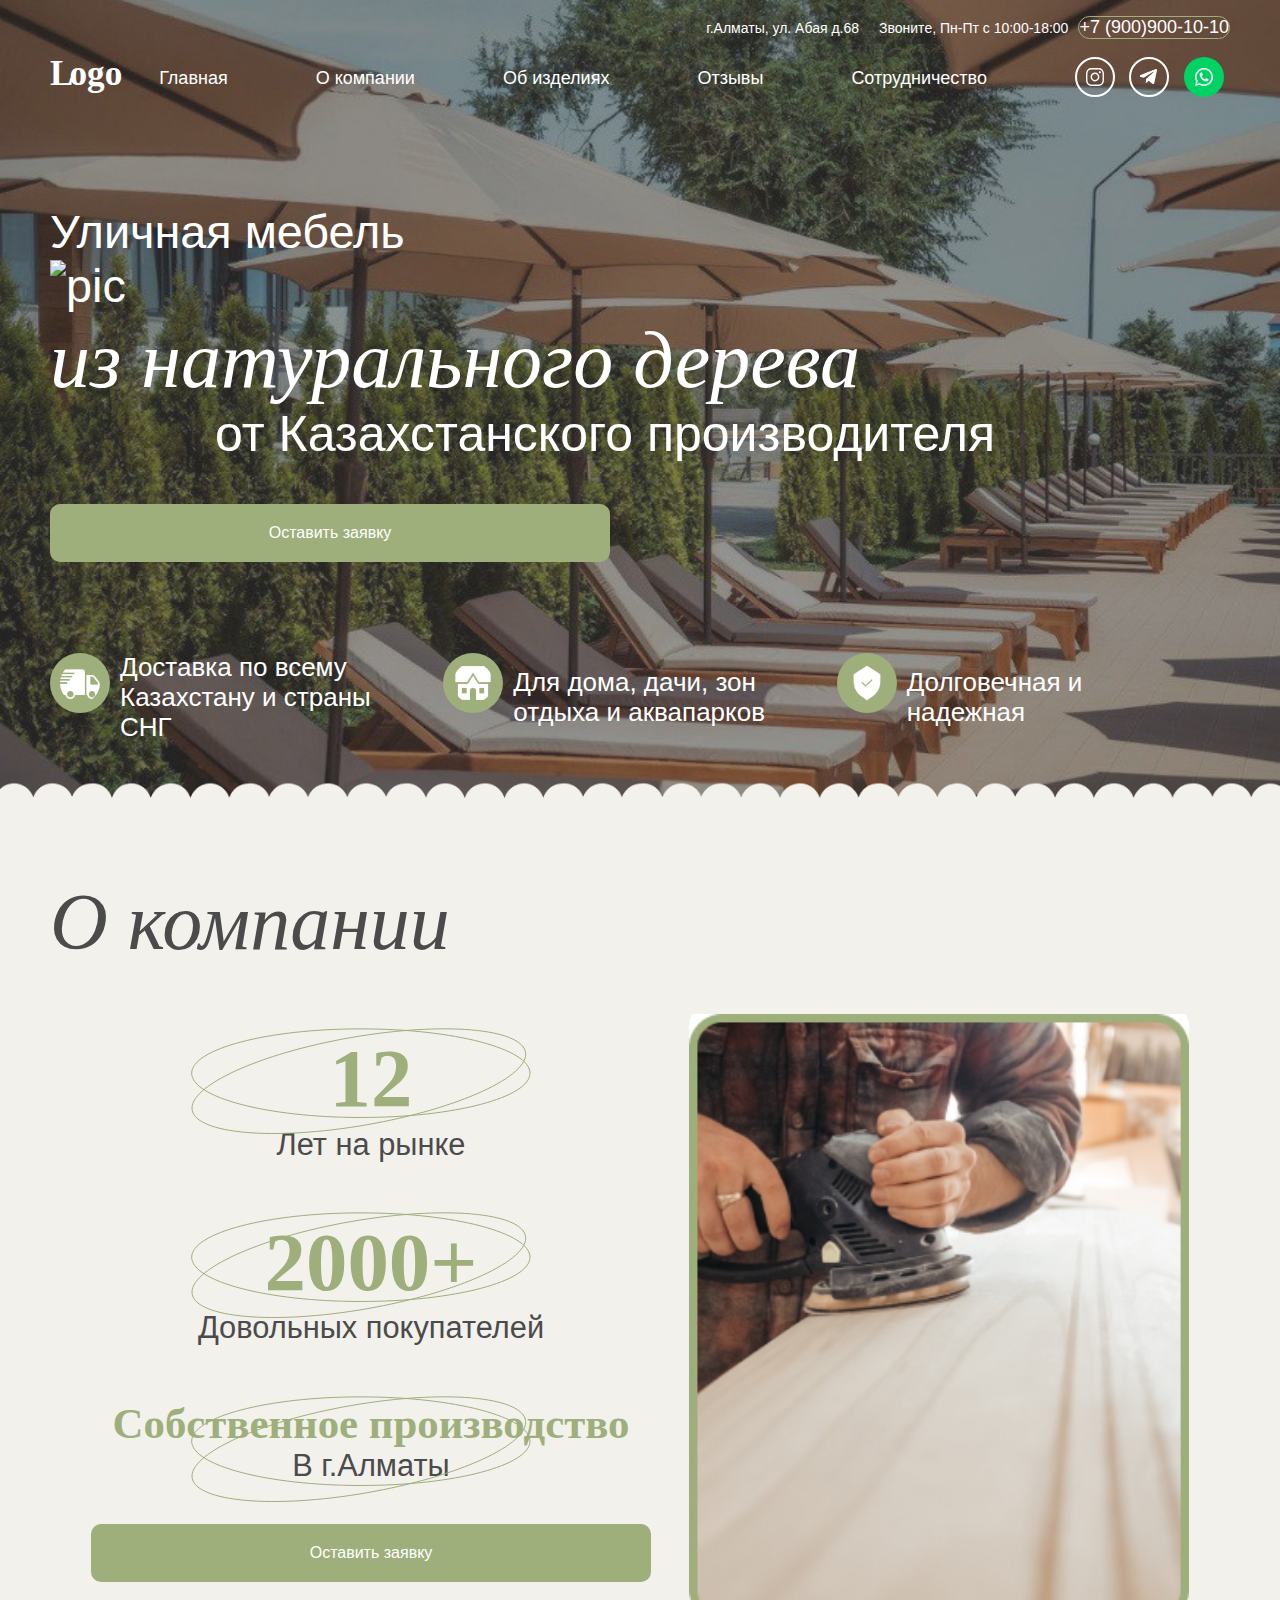
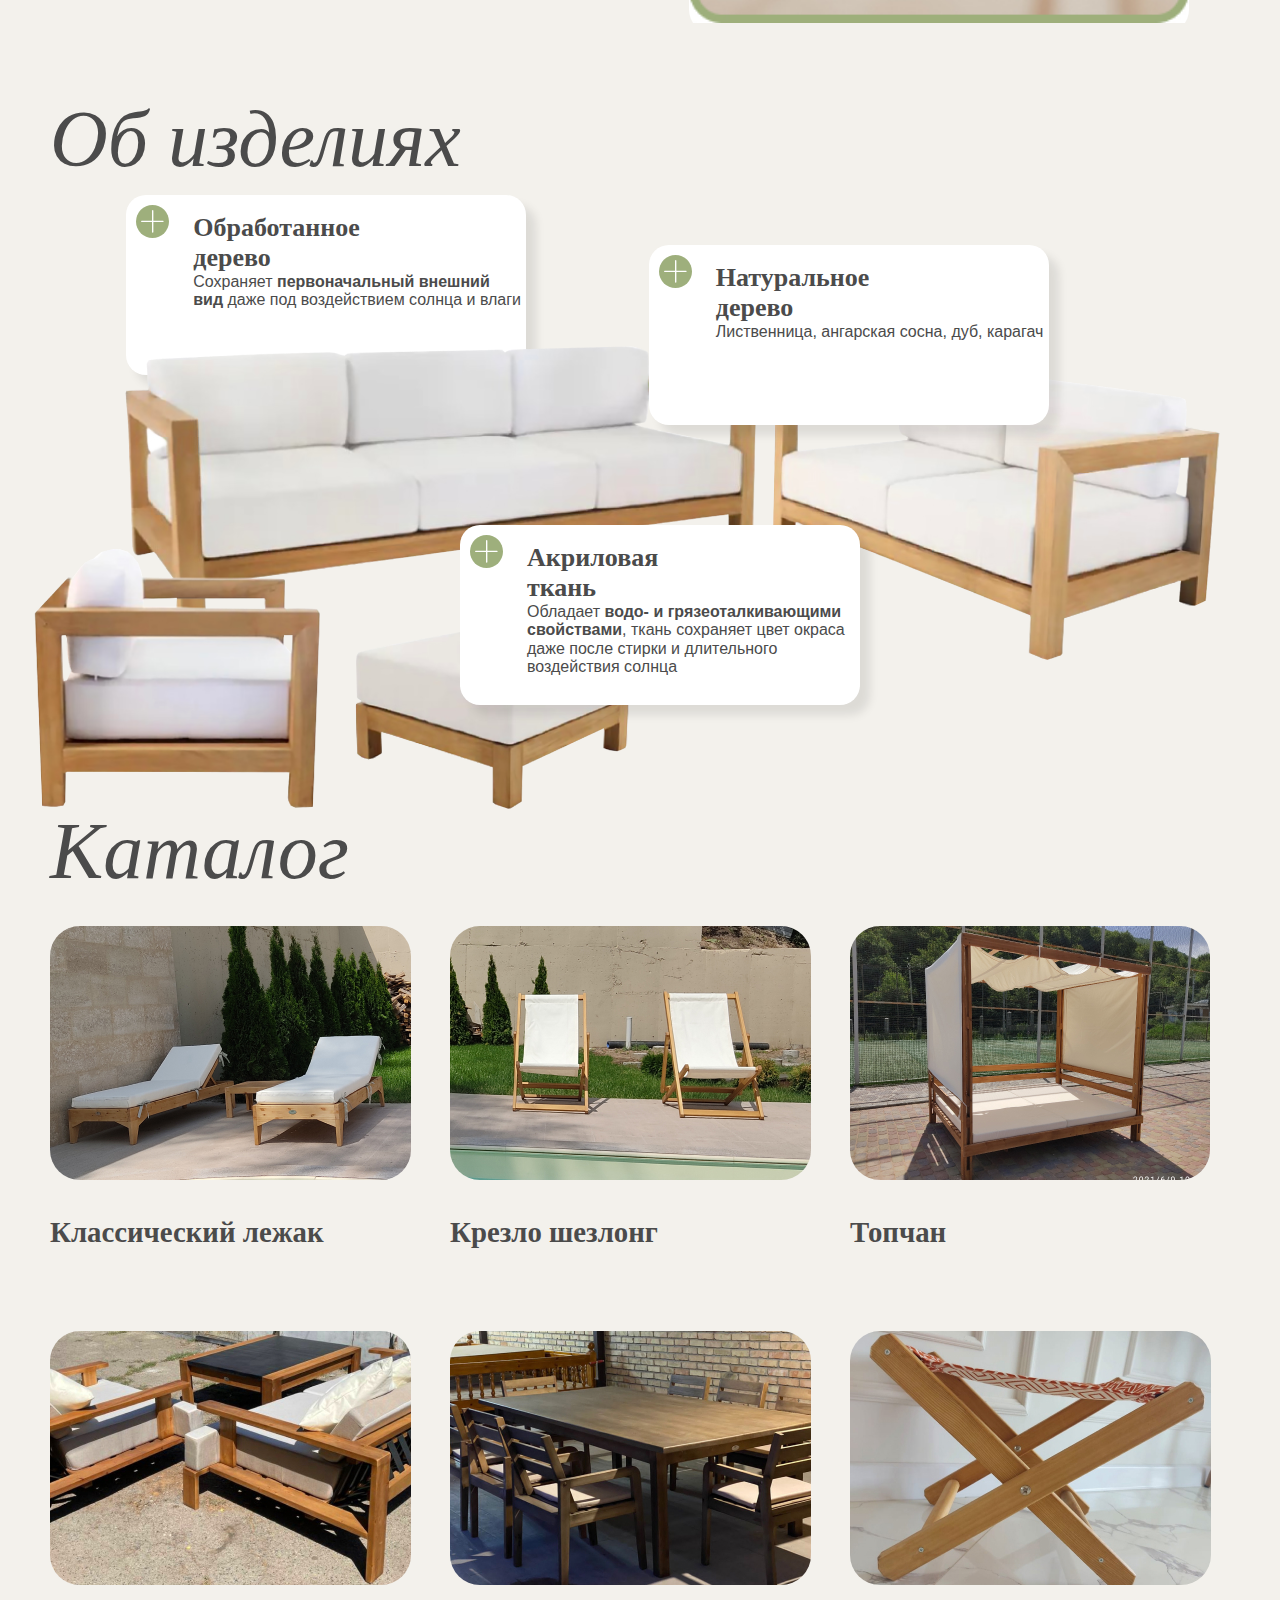
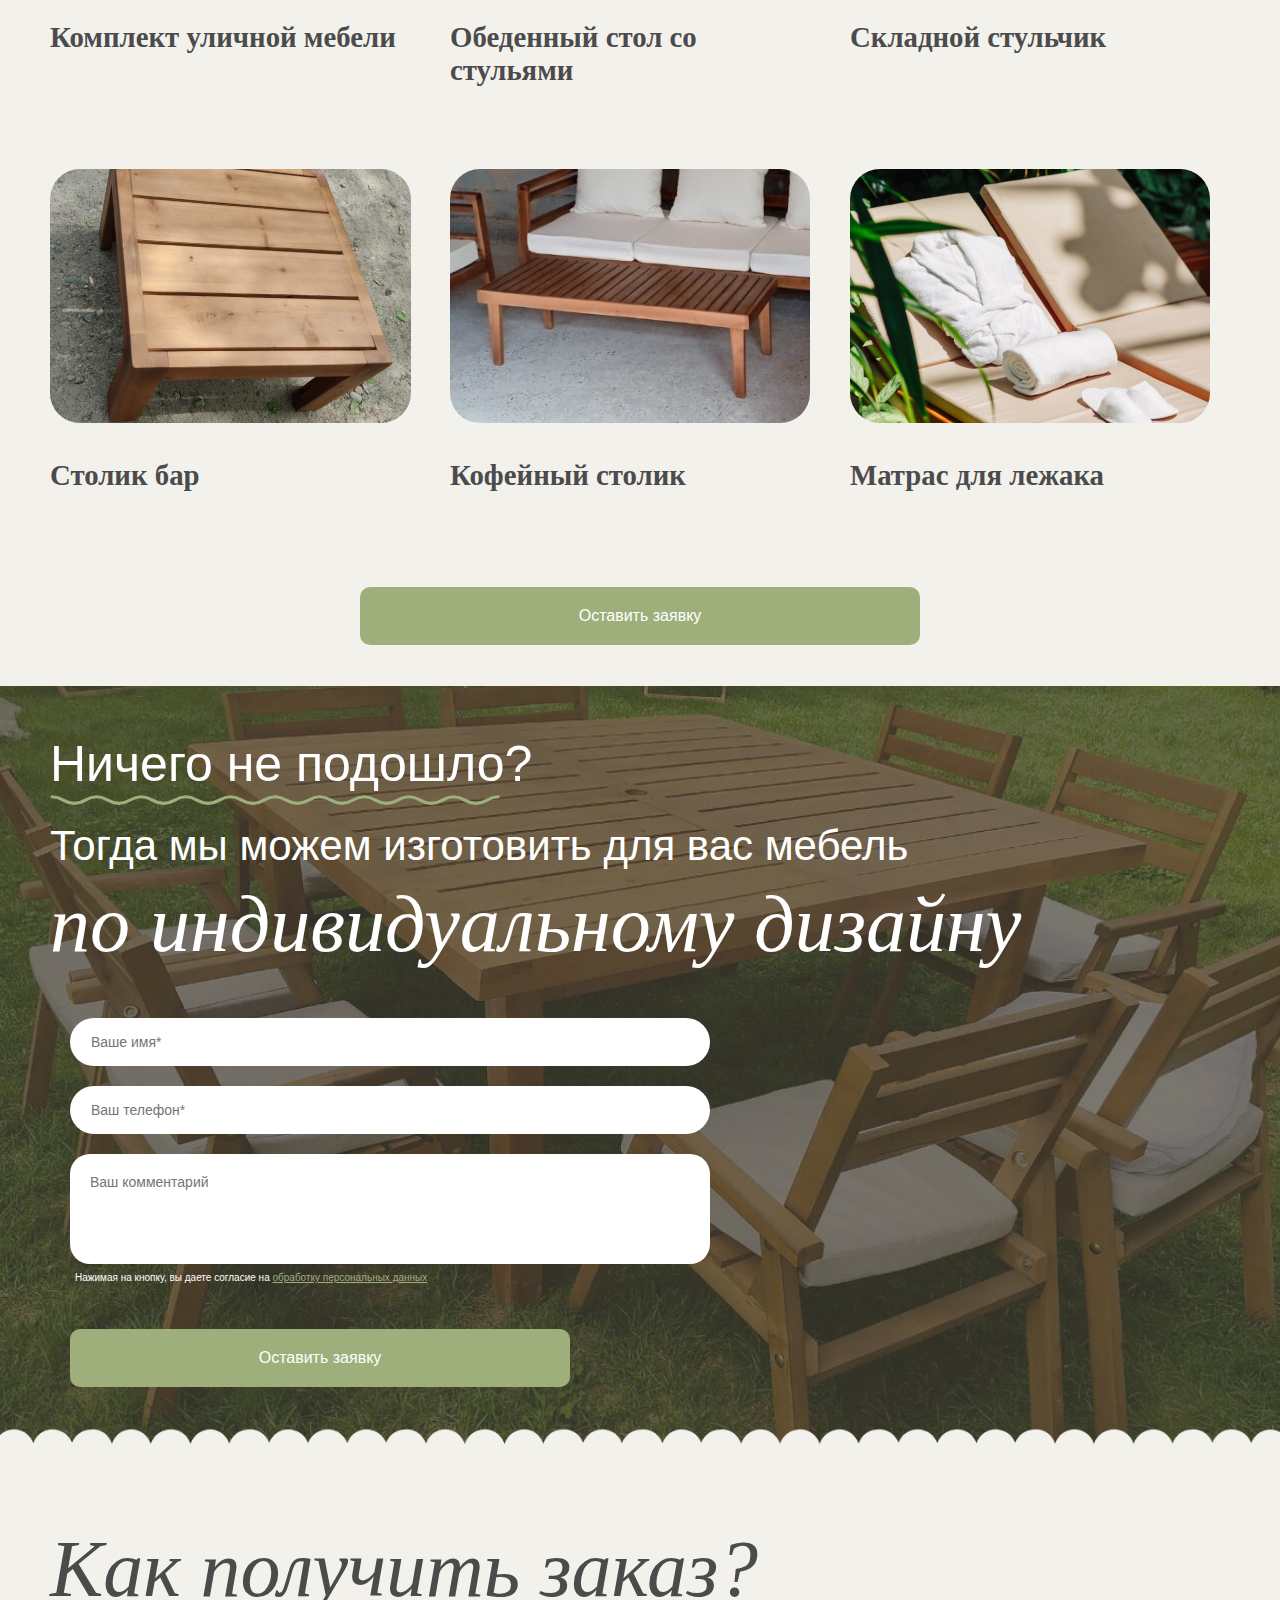
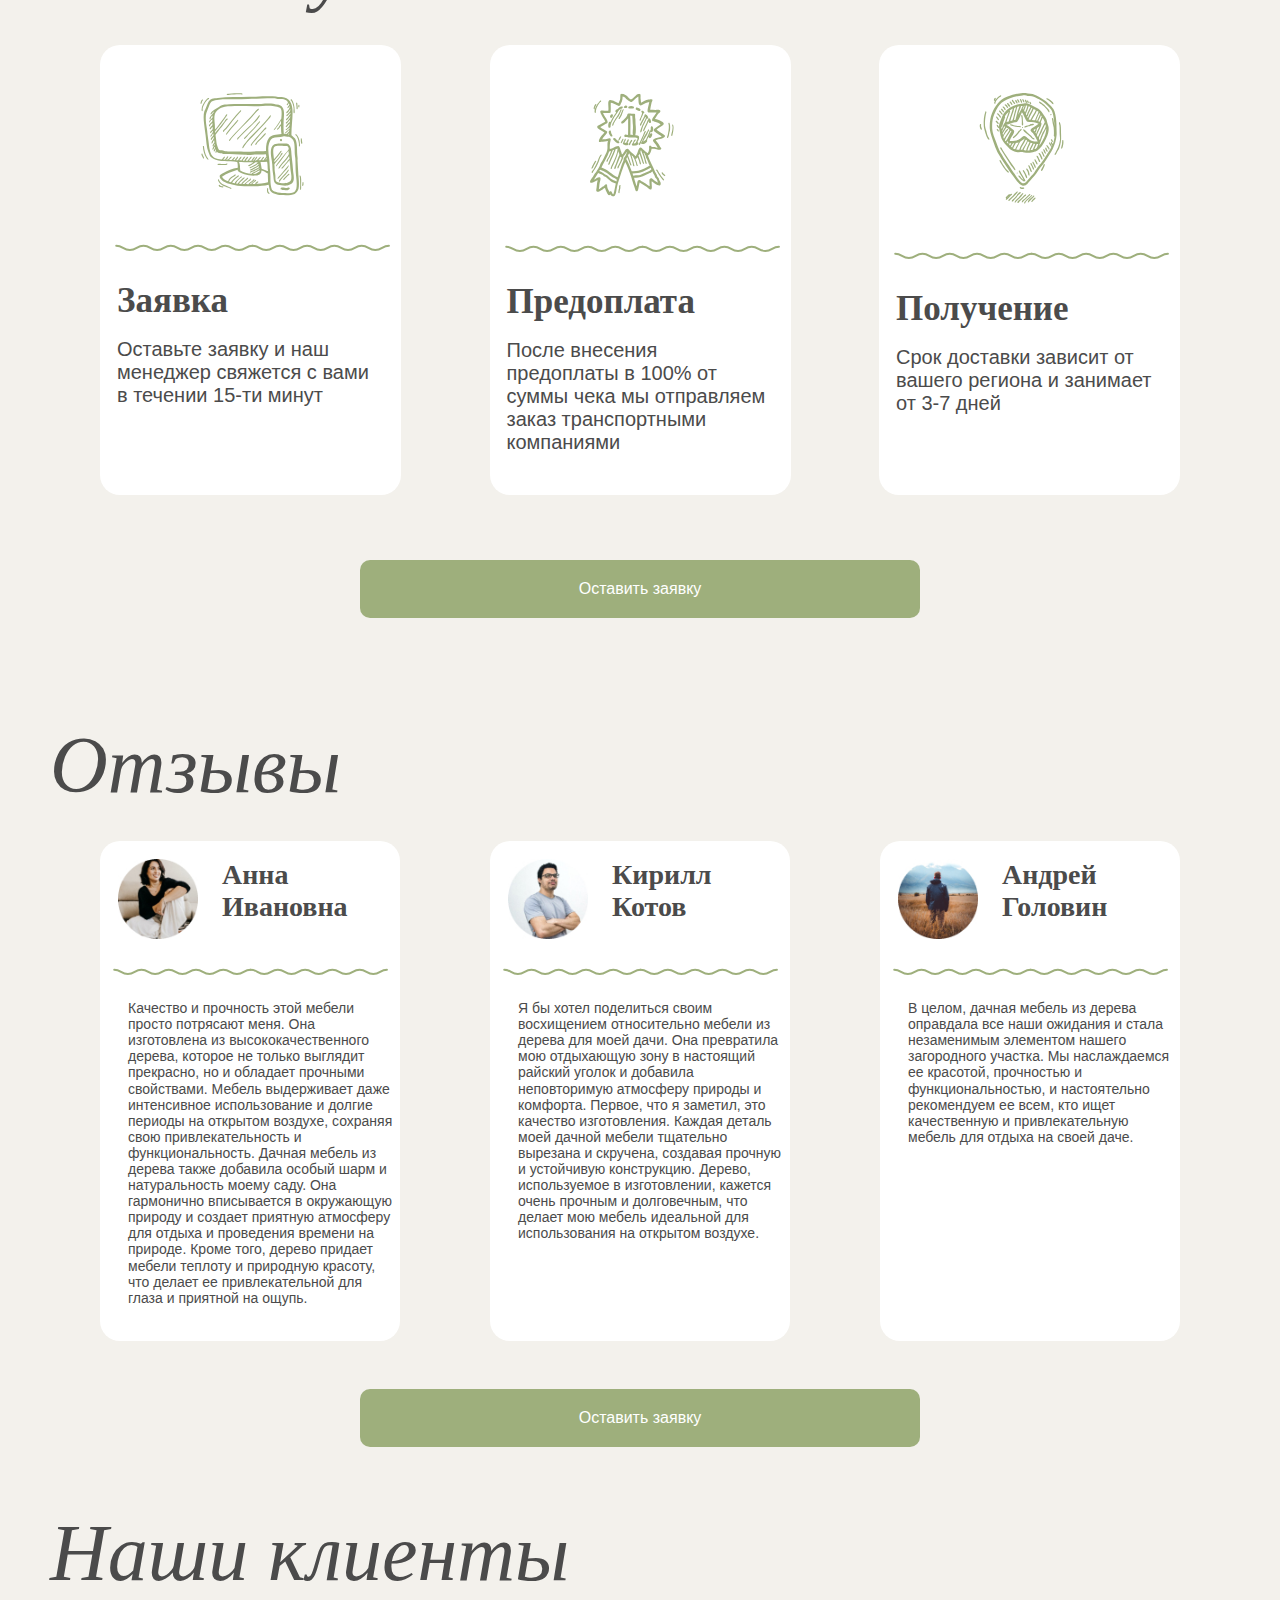
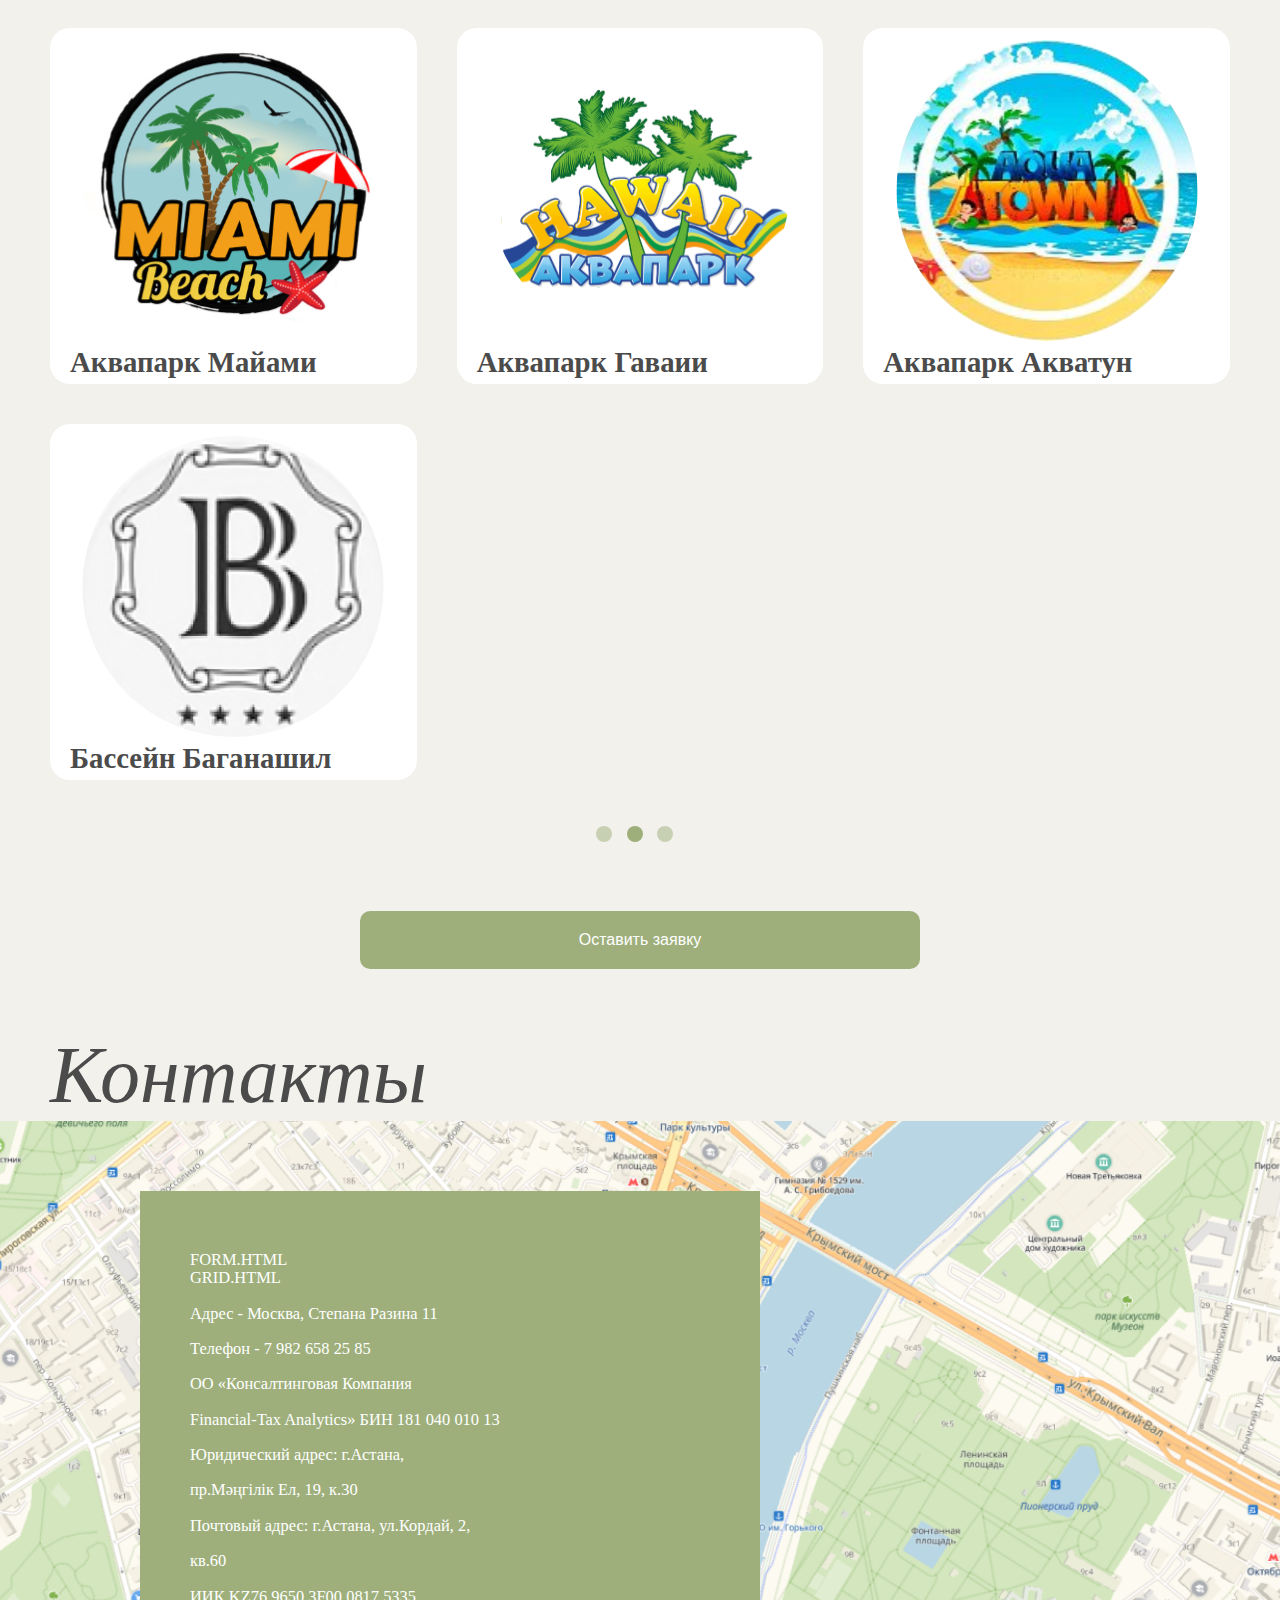
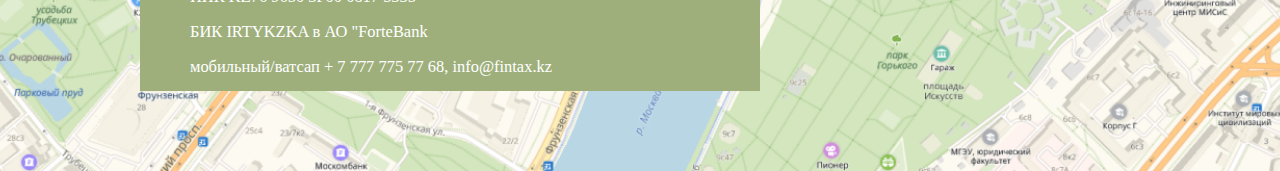
==== index.html @ d3f5918a "commit" ====
<!DOCTYPE html>
<html lang="ru">

<head>
    <meta charset="UTF-8">
    <meta http-equiv="X-UA-Compatible" content="IE=edge">
    <meta name="viewport" content="width=device-width, initial-scale=1.0">
    <link rel="stylesheet" href="CSS/normalize.css">
    <link rel="stylesheet" href="CSS/style.css">
    <link rel="img" href="img/">
    <title>KazakhMebel</title>
</head>

<body>
    <header class="block wrapper">
        <div class="head_up">
            <p class="head_txt-adr">г.Алматы, ул. Абая д.68</p>
            <p class="head_txt-up">Звоните, Пн-Пт с 10:00-18:00</p>
            <a class="head_txt-ph" href="">+7 (900)900-10-10</a>
        </div>
        <div class="flex">
            <a class="head_logo" href=" ">
                <picture>
                    <source srcset="./img/Logo_big.svg" media="(min-width:1400px)">
                    <img src="./img/logo.svg" alt=" ">
                </picture>
            </a>
            <nav class="head_menu">
                <button class="head_txt">Главная</button>
                <button class="head_txt">О компании</button>
                <button class="head_txt">Об изделиях</button>
                <button class="head_txt">Отзывы</button>
                <button class="head_txt">Сотрудничество</button>
                <div class="head_social">
                    <button class="head_btn-vs"><img src="./img/instagram.svg" alt="инста"></button>
                    <button class="head_btn-vs"><img src="./img/telegram.svg" alt="телега"></button>
                    <button class="head_btn-vs"><img src="./img/whatsapp.svg" alt="ватсап"></button>
                </div>
            </nav>
            <button class="head_btn"><img class="head_menu-btn" src="../img/menu.svg" alt="menu"></button>
        </div>
    </header>
    <main>
        <section class="whitetextsection">
            <div class="wrapper">
                <div class="intro_section-cor">
                    <h1 class="intro_ttl1 container">Уличная мебель <img class="ttl1_img" src="./img/Wave.svg"
                            alt="pic">
                        <span class="intro_ttl2"> из натурального дерева</span><span class="intro_ttl3">от
                            Казахстанского производителя</span>
                    </h1>
                    <a href="#yak" class="btn btn_txt">Оставить заявку</a>
                </div>
                <ul class="intr_ul wrapper intr_ul-cont">
                    <li class="intr_li">
                        <img src="./img/delivery.svg" alt="" class="li_img-dos">
                        <p class="li_txt">Доставка по всему Казахстану и страны СНГ</p>
                    </li>
                    <li class="intr_li">
                        <img src="./img/house.svg" alt="" class="li_img-cot">
                        <p class="li_txt">Для дома, дачи, зон отдыха и аквапарков</p>
                    </li>
                    <li class="intr_li">
                        <img src="./img/shield.svg" alt="" class="li_img-shi">
                        <p class="li_txt">Долговечная и надежная</p>
                    </li>
                </ul>
            </div>
            <div class="intr_bas">
                <img src="./img/Group26.png" alt="" class="intr_base-img">
            </div>
        </section>
        <section class="wrapper">
            <div>
                <h2 class="ttl">О компании</h2>
                <div class="info_sec">
                    <img class="info_img" src="img/shlif.jpg" alt=" ">
                    <ul class="info_ul">
                        <li class="info_cont">
                            <img src="img/Ellipse_about-2.svg" alt="" class="info_elip">
                            <img src="img/Ellipse_about-1.svg" alt="" class="info_elip">
                            <p class="info_txt-gr">12</p>
                            <p class="info_txt-bl">Лет на рынке</p>
                        </li>
                        <li class="info_cont">
                            <img src="img/Ellipse_about-2.svg" alt="" class="info_elip">
                            <img src="img/Ellipse_about-1.svg" alt="" class="info_elip">
                            <p class="info_txt-gr">2000+</p>
                            <p class="info_txt-bl">Довольных покупателей</p>
                        </li>
                        <li class="info_cont">
                            <img src="img/Ellipse_about-2.svg" alt="" class="info_elip">
                            <img src="img/Ellipse_about-1.svg" alt="" class="info_elip">
                            <p class="info_txt-s">Собственное производство</p>
                            <p class="info_txt-bl">В г.Алматы</p>
                        </li>
                        <li>
                            <a href="#yak" class="btn btn_txt">Оставить заявку</a>
                        </li>
                    </ul>
                </div>
            </div>
        </section>
        <section>
            <div class="wrapper">
                <h2 class="ttl">Об изделияx</h2>
                <ul class="product_ul">
                    <li class="product_li product_obra">
                        <img src="img/Group12.svg" alt=" " class="product_img">
                        <div class="product_about">
                            <p class="product_ttl">Обработанное дерево</p>
                            <p class="product_p product_p-mrgn">Сохраняет <span class="product_p-f">первоначальный
                                    внешний
                                    вид</span> даже под воздействием солнца и влаги</p>
                        </div>
                        <img src="img/цс1.png" alt="" class="product_bench">
                    </li>
                    <li class="product_li product_li-index product_natur">
                        <img src="img/Group12.svg" alt=" " class="product_img">
                        <div class="product_about">
                            <p class="product_ttl">Натуральное дерево</p>
                            <p class="product_p product_p-mrgn">Лиственница, ангарская сосна, дуб, карагач</p>
                            <img src="img/цс2.png" alt="" class="product_bench2">
                        </div>
                    </li>
                    <li>
                        <img class="product_slameiki" src="/img/skameykiiii.png" alt="">
                    </li>
                    <li>
                        <a href="#yak" class="btn btn_txt product_btn btn_hide">Оставить заявку</a>
                    </li>
                    <li class="product_li product_li-index product_akril">
                        <img src="img/Group12.svg" alt=" " class="product_img">
                        <div class="product_about">
                            <p class="product_ttl ">Акриловая ткань</p>
                            <p class="product_p">Обладает <span class="product_p-f">водо- и грязеоталкивающими
                                    свойствами</span>, ткань сохраняет цвет окраса даже после стирки и длительного
                                воздействия
                                солнца</p>
                        </div>
                    </li>
                </ul>
            </div>
        </section>
        <section>
            <div class="wrapper">
                <h2 class="ttl">Каталог</h2>
                <ul class="cat_grd cat_p">
                    <li class="cat_li cat_grd-b">
                        <picture>
                            <source srcset="/img/cat/lezhak.jpg" media="(min-width:800px)">
                            <img class="cat_img" src="/img/cat/clas_lezk.jpg" alt=" ">
                        </picture>
                        <p class="cat_p">Классический лежак</p>
                    </li>
                    <li class="cat_li cat_grd-b">
                        <picture>   
                            <source srcset="/img/cat/shezlong.jpg" media="(min-width:800px)">
                            <img class="cat_img" src="./img/cat/kreslo_shez.jpg" alt=" ">
                        </picture>
                        <p class="cat_p">Крезло шезлонг</p>
                    </li>
                    <li class="cat_li">
                        <picture>
                            <source srcset="/img/cat/topchanbig.jpg" media="(min-width:800px)">
                            <img class="cat_img" src="/img/cat/topchan.jpg" alt=" ">
                        </picture>
                        <p>Топчан</p>
                    </li>
                    <li class="cat_li">
                        <picture>
                            <source srcset="/img/cat/komplectbig.jpg" media="(min-width:800px)">
                            <img class="cat_img" src="/img/cat/complect.jpg" alt=" ">
                        </picture>
                        <p>Комплект уличной мебели</p>
                    </li>
                    <li class="cat_li img_hide">
                        <img class="cat_img" srcset="/img/cat/scam.jpg" alt=" ">
                        <p>Скамейка со спинкой</p>
                    </li>
                    <li class="cat_li">
                        <picture>
                            <source srcset="/img/cat/stolobed.jpg" media="(min-width:800px)">
                            <img class="cat_img" src="/img/cat/stoll.jpg" alt=" ">
                        </picture>
                        <p>Обеденный стол со стульями</p>
                    </li>
                    <li class="cat_li">
                        <picture>
                            <source srcset="/img/cat/stulchik.jpg" media="(min-width:800px)">
                            <img class="cat_img" src="/img/cat/stul_sklad.jpg" alt=" ">
                        </picture>
                        <p>Складной стульчик</p>
                    </li>
                    <li class="cat_li">
                        <picture>
                            <source srcset="/img/cat/stolikbar.jpg" media="(min-width:800px)">
                            <img class="cat_img" src="/img/cat/stol_bar.jpg" alt=" ">
                        </picture>
                        <p>Столик бар</p>
                    </li>
                    <li class="cat_li">
                        <picture>
                            <source srcset="/img/cat/stolkoffe.jpg" media="(min-width:800px)">
                            <img class="cat_img" src="/img/cat/cofe_stol.jpg" alt=" ">
                        </picture>
                        <p>Кофейный столик</p>
                    </li>
                    <li class="cat_li">
                        <picture>
                            <source srcset="img/cat/matrz.jpg" media="(min-width:800px)">
                            <img class="cat_img" src="/img/cat/matras.jpg" alt=" ">
                        </picture>
                        <p>Матрас для лежака</p>
                    </li>
                </ul>
                <a href="#yak" class="btn_cat btn_txt">Оставить заявку</a>
            </div>
        </section>
        <section class="frm_bck">
            <div class="wrapper">
                <div id="yak">
                    <h2 class="fb_ttl1">Ничего не подошло?</h2>
                    <img class="fb_img" src="./img/wave.svg" alt=" ">
                    <p class="fb_ttl2">Тогда мы можем изготовить для вас мебель</p>
                    <p class="fb_ttl3">по индивидуальному дизайну</p>
                </div>
                <form class="frm">
                    <label for="form_name">
                        <input class="frm_name" type="text" id="form_name" placeholder="Ваше имя*" required>
                    </label>
                    <label for="form_tel">
                        <input class="frm_name" type="tel" id="form_tel" placeholder="Ваш телефон*" required>
                    </label>
                    <label for="form_comment">
                        <textarea class="frm_com textarea" id="form_comment" placeholder="Ваш комментарий"></textarea>
                    </label>
                    <p class="frm_p-wh">Нажимая на кнопку, вы даете согласие на <a href=" " class="frm_p-gr">обработку
                            персональных данных</a></p>
                    <button class="btn btn_txt btn_fb" type="submit">Оставить заявку</button>
                </form>
            </div>
            <div class="intr_bas">
                <img src="./img/Group26.png" alt="" class="intr_base-img">
            </div>
        </section>
        <section class="faq_sec">
            <div class="wrapper">
                <h2 class="ttl faq_ttl-align">Как получить заказ?</h2>
                <ul class="faq_container">
                    <li class="faq_li">
                        <img src="./img/zayavka.svg" alt=" " class="faq_img-align">
                        <div>
                            <img class="faq_wave" src="./img/wave.svg" alt=" ">
                        </div>
                        <div>
                            <p class="faq_ttl">Заявка</p>
                            <p class="faq_p">Оставьте заявку и наш менеджер свяжется с вами в течении 15-ти минут</p>
                        </div>
                    </li>
                    <li class="faq_li">
                        <img src="./img/predoplata.svg" alt=" " class="faq_img-align">
                        <div>
                            <img class="faq_wave" src="./img/wave.svg" alt=" ">
                        </div>
                        <div>
                            <p class="faq_ttl">Предоплата</p>
                            <p class="faq_p">После внесения предоплаты в 100% от суммы чека мы отправляем заказ
                                транспортными
                                компаниями</p>
                        </div>
                    </li>
                    <li class="faq_li">
                        <img src="./img/poluch.svg" alt=" " class="faq_img-align">
                        <div>
                            <img class="faq_wave" src="./img/wave.svg" alt=" ">
                        </div>
                        <div>
                            <p class="faq_ttl">Получение</p>
                            <p class="faq_p">Срок доставки зависит от вашего региона и занимает от 3-7 дней</p>
                        </div>
                    </li>
                </ul>
                <a href="#yak" class="faq_btn btn_txt btn_cat">Оставить заявку</a>
            </div>
        </section>
        <section>
            <div class="wrapper">
                <h2 class="ttl">Отзывы</h2>
                <ul class="rev_ul">
                    <li class="rev_li-flex">
                        <div class="rev_cont">
                            <img src="./img/otz_1.jpg" alt=" " class="rev_img">
                            <p class="rev_ttl">Анна Ивановна</p>
                        </div>
                        <img src="./img/wave.svg" alt=" ">
                        <p class="rev_p">
                            Качество и прочность этой мебели
                            просто потрясают меня. Она
                            изготовлена из высококачественного
                            дерева, которое не только выглядит
                            прекрасно, но и обладает прочными
                            свойствами. Мебель выдерживает даже интенсивное использование и
                            долгие периоды на открытом воздухе,
                            сохраняя свою привлекательность
                            и функциональность.
                            Дачная мебель из дерева также
                            добавила особый шарм и
                            натуральность моему саду. Она
                            гармонично вписывается в
                            окружающую природу и создает
                            приятную атмосферу для отдыха и
                            проведения времени на природе.
                            Кроме того, дерево придает мебели
                            теплоту и природную красоту, что
                            делает ее привлекательной для глаза
                            и приятной на ощупь.
                        </p>
                    </li>
                    <li class="rev_li-flex">
                        <div class="rev_cont">
                            <img src="./img/otz_2.jpg" alt=" " class="rev_img">
                            <p class="rev_ttl">Кирилл Котов</p>
                        </div>
                        <img src="./img/wave.svg" alt=" ">
                        <p class="rev_p">
                            Я бы хотел поделиться своим
                            восхищением относительно мебели
                            из дерева для моей дачи. Она
                            превратила мою отдыхающую зону в
                            настоящий райский уголок и
                            добавила неповторимую атмосферу
                            природы и комфорта.
                            Первое, что я заметил,
                            это качество изготовления. Каждая деталь моей
                            дачной мебели тщательно вырезана
                            и скручена, создавая прочную и
                            устойчивую конструкцию. Дерево,
                            используемое в изготовлении,
                            кажется очень прочным и
                            долговечным, что делает мою
                            мебель идеальной для
                            использования на открытом воздухе.
                        </p>
                    </li>
                    <li class="rev_li-flex">
                        <div class="rev_cont">
                            <img src="./img/otz_3.jpg" alt=" " class="rev_img">
                            <p class="rev_ttl">Андрей Головин</p>
                        </div>
                        <img src="./img/wave.svg" alt=" ">
                        <p class="rev_p">
                            В целом, дачная мебель из
                            дерева оправдала все наши
                            ожидания и стала незаменимым
                            элементом нашего загородного
                            участка. Мы наслаждаемся ее
                            красотой, прочностью и функциональностью,
                            и настоятельно рекомендуем ее
                            всем, кто ищет качественную и
                            привлекательную мебель для
                            отдыха на своей даче.
                    </li>
                </ul>
                <a href="#yak" class="btn btn_txt btn_cat">Оставить заявку</a>
            </div>
        </section>
        <section>
            <div class="wrapper">
                <h2 class="ttl">Наши клиенты</h2>
                <ul class="cat_p cat_grd cli_grd">
                    <li class="cli_crd">
                        <img class="cli_crd-img" src="/img/logo_1.svg" alt=" ">
                        <p class="cli_crd-p">Аквапарк Майами</p>
                    </li>
                    <li class="cli_crd">
                        <img class="cli_crd-img" src="/img/logo_2.svg" alt=" ">
                        <p class="cli_crd-p">Аквапарк Гаваии</p>
                    </li>
                    <li class="cli_crd">
                        <img class="cli_crd-img" src="/img/logo_3.svg" alt=" ">
                        <p class="cli_crd-p">Аквапарк Акватун</p>
                    </li>
                    <li class="cli_crd">
                        <img class="cli_crd-img" src="/img/logo_4.svg" alt=" ">
                        <p class="cli_crd-p">Бассейн Баганашил</p>
                    </li>
                    <li class="cli_crd img_hide">
                        <img class="cli_crd-img " src="/img/logo_5.svg" alt=" ">
                        <p>ТРЦ "Грандпарк</p>
                    </li>
                    <li class="cli_crd img_hide">
                        <img class="cli_crd-img" src="/img/logo_6.svg" alt=" ">
                        <p> ГК Шымбулак</p>
                    </li>
                </ul>
                <figure class="cli_fig">
                    <img class="cli_scroll" src="/img/scroll_1.svg" alt="">
                    <img class="cli_scroll" src="/img/scroll_2.svg" alt="">
                    <img class="cli_scroll" src="/img/scroll_3.svg" alt="">
                </figure>
                <a href="#yak" class="btn btn_txt btn_cat">Оставить заявку</a>
            </div>
        </section>
    </main>
    <footer>
        <h2 class="ttl wrapper">Контакты</h2>
        <div class="con_mapp"></div>
        <div class="con_map-big">
            <div class="con_bck">
                <ul class="contacts wrapper con_ul">
                    <li>
                        <a class="con_a" href="/form.html">FORM.HTML</a>
                    </li>
                    <li>
                        <a class="con_a" href="/grid.html">GRID.HTML</a>
                    </li>
                    <li>
                        <p>Адрес - Москва, Степана Разина 11</p>
                    </li>
                    <li>
                        <p>Телефон - <a class="con_a" href="">7 982 658 25 85</a></p>
                    </li>
                    <li>
                        <p>ОО «Консалтинговая Компания</p>
                    </li>
                    <li>
                        <p>Financial-Tax Analytics» БИН 181 040 010 13</p>
                    </li>
                    <li>
                        <p>Юридический адрес: г.Астана,</p>
                    </li>
                    <li>
                        <p>пр.Мәңгілік Ел, 19, к.30</p>
                    </li>
                    <li>
                        <p>Почтовый адрес: г.Астана, ул.Кордай, 2,</p>
                    </li>
                    <li>
                        <p>кв.60</p>
                    </li>
                    <li>
                        <p>ИИК KZ76 9650 3F00 0817 5335</p>
                    </li>
                    <li>
                        <p>БИК IRTYKZKA в АО "ForteBank</p>
                    </li>
                    <li>
                        <p class="con_p">мобильный/ватсап <a class="con_a" href=" ">+ 7 777 775 77 68</a>, <a
                                class="con_a" href="mailto:info@fintax.kz">info@fintax.kz</a></p>
                    </li>
                </ul>
            </div>
        </div>
    </footer>
</body>

</html>
---- CSS/style.css ----
/* philosopher-regular - cyrillic_latin */
@font-face {
  font-display: swap;
  /* Check https://developer.mozilla.org/en-US/docs/Web/CSS/@font-face/font-display for other options. */
  font-family: 'Philosopher';
  font-style: normal;
  font-weight: 400;
  src: url('../fonts/philosopher-v19-cyrillic_latin-regular.woff2') format('woff2');
  /* Chrome 36+, Opera 23+, Firefox 39+, Safari 12+, iOS 10+ */
}

/* philosopher-italic - cyrillic_latin */
@font-face {
  font-display: swap;
  /* Check https://developer.mozilla.org/en-US/docs/Web/CSS/@font-face/font-display for other options. */
  font-family: 'Philosopher';
  font-style: italic;
  font-weight: 400;
  src: url('../fonts/philosopher-v19-cyrillic_latin-italic.woff2') format('woff2');
  /* Chrome 36+, Opera 23+, Firefox 39+, Safari 12+, iOS 10+ */
}

/* philosopher-700 - cyrillic_latin */
@font-face {
  font-display: swap;
  /* Check https://developer.mozilla.org/en-US/docs/Web/CSS/@font-face/font-display for other options. */
  font-family: 'Philosopher';
  font-style: normal;
  font-weight: 700;
  src: url('../fonts/philosopher-v19-cyrillic_latin-700.woff2') format('woff2');
  /* Chrome 36+, Opera 23+, Firefox 39+, Safari 12+, iOS 10+ */
}

/* philosopher-700italic - cyrillic_latin */
@font-face {
  font-display: swap;
  /* Check https://developer.mozilla.org/en-US/docs/Web/CSS/@font-face/font-display for other options. */
  font-family: 'Philosopher';
  font-style: italic;
  font-weight: 700;
  src: url('../fonts/philosopher-v19-cyrillic_latin-700italic.woff2') format('woff2');
  /* Chrome 36+, Opera 23+, Firefox 39+, Safari 12+, iOS 10+ */
}

/* inter-300 - cyrillic_latin */
@font-face {
  font-display: swap;
  /* Check https://developer.mozilla.org/en-US/docs/Web/CSS/@font-face/font-display for other options. */
  font-family: 'Inter';
  font-style: normal;
  font-weight: 300;
  src: url('../fonts/inter-v13-cyrillic_latin-300.woff2') format('woff2');
  /* Chrome 36+, Opera 23+, Firefox 39+, Safari 12+, iOS 10+ */
}

/* inter-regular - cyrillic_latin */
@font-face {
  font-display: swap;
  /* Check https://developer.mozilla.org/en-US/docs/Web/CSS/@font-face/font-display for other options. */
  font-family: 'Inter';
  font-style: normal;
  font-weight: 400;
  src: url('../fonts/inter-v13-cyrillic_latin-regular.woff2') format('woff2');
  /* Chrome 36+, Opera 23+, Firefox 39+, Safari 12+, iOS 10+ */
}

/* inter-700 - cyrillic_latin */
@font-face {
  font-display: swap;
  /* Check https://developer.mozilla.org/en-US/docs/Web/CSS/@font-face/font-display for other options. */
  font-family: 'Inter';
  font-style: normal;
  font-weight: 700;
  src: url('../fonts/inter-v13-cyrillic_latin-700.woff2') format('woff2');
  /* Chrome 36+, Opera 23+, Firefox 39+, Safari 12+, iOS 10+ */
}

* {
  box-sizing: border-box;
}

:root {
  --background-color: gray;
  --tex-color: white;
  --tex-color-2: #4B4B4B;
  --primary-color: #F3F1EC;
  font-size: 62.5%;
}

ul {
  list-style: none;
}

.wrapper {
  max-width: 340px;
  width: 100%;
  margin: 0 auto;
  padding: 0 8px;
}

.flex {
  display: flex;
  justify-content: space-between;
  z-index: 10f;
}

body {
  background-color: var(--primary-color);
}

.block {
  position: absolute;
  align-items: center;
  padding-top: 3rem;
  top: 0px;
  left: 0;
  right: 0;
}

.whitetextsection,
.frm_bck {
  height: 65.1rem;
  background-image: url(../img/background_1.jpeg);
  background-color: #9EAF7C;
  width: 100%;
  height: 100%;
  z-index: -1;
  background-position: center;
  background-size: cover;
}

.head_logo {
  width: 11.3rem;
  height: 4.5rem;
}

.head_menu-btn {
  width: 100%;
  height: 100%;
}

.head_menu {
  padding-left: 10rem;
  width: 100%;
  height: 100%;
}

.head_btn-vsbl {
  display: block;
}

.head_btn {
  background: transparent;
  border: none;
  padding: 0;
  width: 4.5rem;
  height: 4.5rem;
}

.container,
.faq_container {
  display: flex;
  flex-direction: row;
  flex-wrap: wrap;
  justify-content: start;
  margin: 0;
  padding: 0;
}

.intro_section-cor {
  padding-top: 12.6rem;
}

.intro_ttl1 {
  font-size: calc(3.4rem + 1vw);
  font-weight: 300;
  font-family: inter, sans-serif;
  text-align: left;
  color: var(--tex-color);
  margin: 0;
}

.intro_ttl2 {
  font-size: calc(4rem + 1vw);
  font-family: Philosopher, serif;
  color: var(--tex-color);
  font-style: italic;
  margin: 0;
}

.intro_ttl3 {
  font-size: calc(3.4rem+1vw);
  font-weight: 300;
  font-family: inter, sans-serif;
  text-align: left;
  color: var(--tex-color);
  margin: auto;
  margin-left: 2rem;

}

.btn,
.faq_btn {
  background-color: #9EAF7C;
  margin: 3rem auto;
  display: block;
  border-radius: 1rem;
  text-decoration: none;
  width: 30rem;
  height: 5.8rem;
  text-align: center;
  border: none;
  margin: 4.1rem auto;
  padding: 2rem;
  cursor: pointer;
}

.btn_txt {
  font-size: 1.6rem;
  font-family: inter, sans-serif;
  text-align: center;
  color: var(--tex-color);
  font-weight: 400;
  text-decoration: none;
}

.intr_ul {
  font-size: 1.8em;
  font-family: inter, sans-serif;
  font-weight: 300;
  color: var(--tex-color);
  list-style-type: none;
  margin: 0 auto;
}

.intr_li {
  display: flex;
  flex-direction: row;
  position: relative;
  gap: 1rem;
  margin: 5rem;
  margin-left: 0;
  margin-bottom: 3.9rem;
  width: 100%;
}

.li_txt {
  margin: 0;
  width: 100%;
  align-self: center;
}

.li_img-dos,
.li_img-cot,
.li_img-shi {
  background-color: #9EAF7C;
  padding: 1rem;
  border-radius: 100%;
  width: 6rem;
  height: 6rem;
  left: 1.3rem;
  top: 1.2rem
}

.intr_base-img,
.frm_top-img {
  display: flex;
  position: relative;
  top: 1px;
  transform: rotate(180deg);
  width: 100%;
  height: 100%;
}

.ttl {
  font-size: 3.8rem;
  font-family: Philosopher, serif;
  font-weight: 400;
  text-align: left;
  color: var(--tex-color-2);
  font-style: italic;
}


.info_ul {
  display: flex;
  flex-direction: column;
  justify-content: space-between;
  position: relative;
  list-style-type: none;
  padding: 0;

}

.info_li {
  position: relative;
}

.info_img {
  width: 100%;
  object-fit: cover;
  border-radius: 2.3rem;
  margin-top: 3.5rem;
}

.info_cont {
  position: relative;
}

.info_elip {
  position: absolute;
  top: 5rem;
}

.info_txt-gr {
  color: #9EAF7C;
  font-size: calc(7rem + 1vw);
  text-align: center;
  font-family: Philosopher, serif;
  font-weight: 700;
  margin: 5.3rem 0px 0px;
}

.info_txt-bl {
  font-size: calc(1.8rem + 1vw);
  font-family: inter, sans-serif;
  font-weight: 300;
  text-align: center;
  color: var(--tex-color-2);
  margin: auto
}

.info_txt-s {
  font-size: calc(3rem + 1vw);
  font-family: Philosopher, serif;
  font-weight: 700;
  text-align: center;
  color: #9EAF7C;
  margin: 5.3rem 0px 0px;
}

.product_li,
.product_li-index {
  position: relative;
  display: flex;
  background-color: white;
  border-radius: 2rem;
  gap: 2.4rem;
  box-shadow: 1rem 1rem 1rem #09090918;
  margin-bottom: 10rem;
}

.product_li-index {
  z-index: 1;
  background-color: rgba(255, 252, 249, 0.881);
}

.product_about {
  margin: 1.8rem 0.5rem 3.1rem 0;
}

.product_img {
  width: 3.3rem;
  height: 3.3rem;
  margin: 1rem 0 0 1rem;
}

.product_bench,
.product_bench2 {
  display: block;
  position: absolute;
  top: 0rem;
  left:

}

.product_bench2 {
  top: 12rem;
  left: -7rem
}

.product_bench {
  position: absolute;
  top: 17rem;
  overflow: hidden;
}

.product_ttl {
  font-size: 2.6rem;
  font-family: Philosopher, serif;
  font-weight: 700;
  text-align: center;
  color: var(--tex-color-2);
  margin: 0;
  text-align: left;
  width: 20rem;
}

.product_p,
.faq_p {
  font-size: 1.6rem;
  font-family: inter, sans-serif;
  color: var(--tex-color-2);
  font-weight: 400;
  margin: 0;
}


.product_p-f {
  font-size: 1.6rem;
  font-family: inter, sans-serif;
  text-align: center;
  color: var(--tex-color-2);
  font-weight: 600;
}

.cat_grd {
  display: grid;
  padding: 0;
  gap: 20px;
  grid-template-columns: repeat(auto-fill, minmax(100px, 1fr));
}

.cat_grd-b {
  grid-column: span 2;
}

.cat_li {
  display: flex;
  flex-direction: column;
  flex-wrap: wrap;
  width: 1.39rem;
}

.cat_img {
  border-radius: 3rem;
}

.cat_p {
  font-size: calc(1.6rem + 1vw);
  font-family: Philosopher, serif;
  color: var(--tex-color-2);
  font-weight: 700;
}

.cli_crd {
  margin: 0;
  display: flex;
  flex-direction: column;
  list-style: none;
  background-color: white;
  border-radius: 2rem;
}

.cli_crd-p {
  margin: 0.5rem 2rem;
}

.cli_crd-img {
  padding: 1rem 3rem 0;
}

.fb_ttl1 {
  font-size: 3.2rem;
  font-family: Philosopher, sans-serif;
  color: var(--tex-color);
  font-weight: 300;
  padding-top: 5rem;
  margin: 0;
}

.fb_ttl2 {
  font-size: 2.4rem;
  font-family: inter, sans-serif;
  color: var(--tex-color);
  font-weight: 300;
  margin: 1.4rem 0 0;
}

.fb_ttl3 {
  font-size: 3.2rem;
  font-family: Philosoper, serif;
  color: var(--tex-color);
  font-weight: 400;
  font-style: italic;
  margin: 0.8rem 0 4.8rem;
}

.frm_top-img {
  transform: none;

}

.frm {
  font-size: 1.4rem;
  font-family: inter, sans-serif;
  text-align: center;
  color: var(--tex-color);
  font-weight: 400;
  margin: 2rem;
}

.frm_name {
  background-color: white;
  border-radius: 6rem;
  border-style: none;
  height: 4.8rem;
  width: 100%;
  padding: 0 2.1rem;
  margin-bottom: 2rem;
}

.frm_com {
  background-color: white;
  border-radius: 2rem;
  border-style: none;
  height: 11rem;
  width: 100%;
  padding: 2rem;
}

.frm_bck {
  background-image: url(../img/background_2.jpg);

}

.frm_p-wh {
  font-size: 1rem;
  font-family: inter, sans-serif;
  color: var(--tex-color);
  font-weight: 400;
  text-align: left;
  padding: 0.5rem;
  margin: 0;
}

.frm_p-gr {
  font-size: 1rem;
  font-family: inter, sans-serif;
  text-align: center;
  color: #9EAF7C;
  font-weight: 400;
}

.faq_sec {
  display: flex;
  flex-direction: column;
}

.faq_ttl-align {
  margin: 1.7rem;
}

.faq_ttl,
.rev_ttl {
  font-size: 2.8rem;
  font-family: Philosopher, serif;
  color: var(--tex-color-2);
  font-weight: 700;
  margin: 1.7rem;
  margin-top: 3rem;
}

.faq_li {
  background-color: var(--tex-color);
  border-radius: 2rem;
  width: 30.1rem;
  height: 40.6rem;
  column-gap: 200px;
  list-style: none;
  margin-bottom: 3.5rem;
}

.faq_p {
  margin: 1.7rem;
}

.faq_wave {
  display: block;
  margin: 0 1.5rem;
}

.faq_img-align {
  display: block;
  margin: 4.8rem 10rem;
}

.faq_btn {
  margin-top: 0;
}

.faq_container {
  flex-direction: column;
  align-items: center;
}

.rev_ttl {
  padding: 0;
  margin: 0;
  width: 127px;
  height: 58px;
}

.cat_ul-s {
  margin: 0;
  padding: 0;
  list-style: none;
}

.rev_ul {
  display: flex;
  flex-direction: column;
  align-items: center;
  margin: 0;
  padding: 0;
}

.rev_li-flex {
  display: flex;
  flex-direction: column;
  align-items: center;
  background-color: var(--tex-color);
  width: 30rem;
  border-radius: 2rem;
  margin: 0 0 1.8rem 0;
}

.rev_cont {
  display: flex;
  align-self: start;
  gap: 2.4rem;
  margin: 1.8rem 4.2rem 2.9rem 1.8rem;
}

.rev_img {
  width: 8rem;
  height: 8rem;
}

.rev_p {
  font-size: 1.4rem;
  font-family: inter, sans-serif;
  color: var(--tex-color-2);
  font-weight: 400;
  margin: 2.5rem 0.3rem 4rem 2.8rem;
}

.con_map {
  width: 100%;
  height: 100%;
  margin: 3.7rem 0 0;
  padding: 0;
}

.contacts {
  font-size: calc(1.6rem + 0.05vh);
  font-family: Philosopher, serif;
  color: var(--tex-color);
  font-weight: 400;
  margin-bottom: 0;
  text-decoration: none;
  padding: 3rem 0 7rem;
}

.con_a {
  text-decoration: none;
  cursor: pointer;
  color: inherit;
}

.con_p {
  margin-bottom: 0;
}

.con_mapp {
  background-image: url(../img/map.png);
  width: 100%;
  height: 20rem;
  z-index: -1;
  background-position: center;
  background-size: cover;
}

.con_mapp {
  background-image: url(../img/map.png);
  width: 100%;
  height: 20rem;
  z-index: -1;
  background-position: center;
  background-size: cover;
}

.con_bck {
  background-color: #9EAF7C;
  width: 100%;
  height: 100%;
}

.textarea {
  resize: none;
}

.head_menu {
  display: none;
}

.product_slameiki {
  display: none;
  z-index: -1;
  right: 1rem;
  top: 15rem;
  position: absolute;
}

.btn_hide {
  display: none;
}

.head_up {
  display: none;
}

.cli_fig {
  display: none;
}

@media screen and (min-width:800px) and (max-width:1400px) {
  .wrapper {
    max-width: 1440px;
    width: 100%;
    margin: 0 auto;
    padding: 0 5rem;
  }

  .head_menu {
    display: flex;
    flex-wrap: wrap;
    justify-content: space-between;
    background-color: transparent;
    padding: 0;
  }

  .head_up {
    display: flex;
    width: auto;
    align-items: baseline;
    justify-content: right;
    margin: 1rem 0 1rem 9rem;
  }

  .head_social {
    align-self: end;
  }

  .head_txt-adr,
  .head_txt-up {
    color: #FFF;
    font-family: inter, sans-serif;
    font-size: 1.4rem;
    font-weight: 300;
    margin: 1rem;
    background-color: inherit;
  }

  .head_txt-ph {
    color: #FFF;
    text-align: right;
    font-family: philosopher, sans-serif;
    font-size: 1.8rem;
    font-weight: 400;
    text-decoration: none;
    border: #9EAF7C;
    border-style: solid;
    border-radius: 10rem;
    border-width: 1.5px;

  }

  .head_txt {
    color: #FFF;
    font-family: inter, sans-serif;
    font-size: 1.8rem;
    font-weight: 300;
    background-color: inherit;
    border: none;
  }

  .head_btn-vs {
    background: transparent;
    border: none;
  }

  .head_btn {
    display: none;
  }

  .container {
    margin-top: 8rem;
    flex-direction: column;
  }

  .ttl1_img {
    align-self: flex-start;
  }

  .intro_ttl2 {
    font-size: 8rem;
  }

  .intro_ttl3 {
    font-size: 5rem;
    margin: 0 0 0 16.5rem;
  }

  .btn {
    display: block;
    width: 56rem;
    margin-left: 0;
  }

  .intr_ul {
    font-size: 2.6em;
  }

  .intr_ul-cont {
    display: flex;
    padding: 0;
  }

  .info_img {
    overflow: hidden;
    width: 50rem;
    object-fit: contain;
    flex-shrink: 3;
    border-radius: 2.3rem;
    margin-top: 3.5rem;
  }

  .info_sec {
    display: flex;
    flex-wrap: wrap;
    flex-direction: row-reverse;
    justify-content: center;
    gap: 3.8rem;
    
  }

  .ttl {
    font-size: 8rem;
    margin: 0;
  }

  .info_elip {
    padding-left: 10rem;
  }

  .product_ul {
    display: flex;
    flex-direction: row;
    flex-wrap: wrap;
    position: relative;
    list-style-type: none;
    justify-content: space-around;
    margin-bottom: 10rem;
  }

  .product_bench,
  .product_bench2 {
    display: none;
  }

  .product_slameiki {
    display: block;
    z-index: -1;
    right: 1rem;
    top: 15rem;
    position: absolute;
  }

  .product_li {
    display: flex;
    background-color: white;
    border-radius: 2rem;
    gap: 2.4rem;
    box-shadow: 1rem 1rem 1rem #09090918;
    margin-bottom: 10rem;
    width: 40rem;
    height: 18rem;

  }

  .product_natur {
    margin-top: 5rem;
  }

  .product_obra {
    z-index: -2;
    margin-right: 5rem;
  }

  .product_btn {
    display: none;
    margin: 30rem 0 0 0;
    z-index: 1;
    width: 30rem;
  }

  .ttl {
    margin-top: 6rem;
  }

  .product_akril {

    align-self: flex-end;
    margin: 0 0 0 0rem;

  }

  .cat_img {
    object-fit: fill;
  }

  .cat_grd {
    display: grid;
    padding: 0;
    gap: 20px;
    grid-template-columns: repeat(auto-fill, minmax(340px, 1fr));
    margin-bottom: 0;
    justify-content: center;

  }

  .cat_grd-b {
    grid-column: span 1;
  }

  .fb_ttl1 {
    font-size: 5rem;
  }

  .fb_ttl2 {
    font-size: 4.2rem
  }

  .fb_ttl3 {
    font-size: 8rem
  }

  .frm {
    padding-right: 50rem;
  }

  .btn_fb {
    width: 50rem;
  }

  .fb_img {
    width: 45rem;
  }

  .img_hide {
    display: none;
  }

  .btn_cat {
    background-color: #9EAF7C;
    display: block;
    border-radius: 1rem;
    text-decoration: none;
    height: 5.8rem;
    text-align: center;
    border: none;
    margin: 0 auto 4.1rem auto;
    padding: 2rem;
    cursor: pointer;
    width: 56rem;
  }

  .faq_container {
    flex-direction: row;
    justify-content: space-between;
    margin: 3rem 5rem;
  }

  .faq_ttl {
    font-size: 3.5rem;
  }

  .faq_li {
    height: 45rem;
  }

  .faq_p {
    font-size: 2rem;
  }

  .rev_ul {
    flex-direction: row;
    flex-wrap: wrap;
    justify-content: space-between;
    margin: 3rem 5rem;
  }

  .rev_li-flex {
    height: 50rem;
  }

  .cli_grd {
    display: grid;
    grid-template-columns: repeat(auto-fill, minmax(300px, 1fr));
    margin-bottom: 0;
    gap: 4rem;
    margin-bottom: 4rem;
  }

  .cli_fig {
    display: block;
    width: 10rem;
    margin: 0 auto 6rem auto;
  }

  .cli_scroll {
    margin: 0.6rem;
  }

  .con_mapp {
    display: none;
  }

  .con_map-big {
    position: relative;
    background-image: url(../img/map.png);
    width: 100%;
    height: 65rem;
    background-position: center;
    background-size: cover;
  }

  .contacts {
    padding: 0;
  }

  .con_bck {
    display: block;
    z-index: 2;
    position: absolute;
    background-color: #9EAF7C;
    width: 62rem;
    height: 50rem;
    margin: 7rem auto 5rem 14rem;
  }

  .con_ul {
    padding: 6rem 5rem 9rem 5rem;
  }

}

@media screen and (min-width:1400px) {
  .wrapper {
    max-width: 1440px;
    width: 100%;
    margin: 0 auto;
    padding: 0 5rem;
  }

  .head_menu {
    display: flex;
    justify-content: space-between;
    background-color: transparent;
  }

  .head_up {
    display: flex;
    width: auto;
    align-items: baseline;
    justify-content: right;
    margin: 1rem 0 1rem 59rem;
  }

  .head_social {
    align-self: end;
  }

  .head_txt-adr,
  .head_txt-up {
    color: #FFF;
    font-family: inter, sans-serif;
    font-size: 1.4rem;
    font-weight: 300;
    margin: 1rem;
    background-color: inherit;
  }

  .head_txt-ph {
    color: #FFF;
    text-align: right;
    font-family: philosopher, sans-serif;
    font-size: 1.8rem;
    font-weight: 400;
    text-decoration: none;
    border: #9EAF7C;
    border-style: solid;
    border-radius: 10rem;
    border-width: 1.5px;

  }

  .head_txt {
    color: #FFF;
    font-family: inter, sans-serif;
    font-size: 1.8rem;
    font-weight: 300;
    background-color: inherit;
    border: none;
  }

  .head_btn-vs {
    background: transparent;
    border: none;
  }

  .head_btn {
    display: none;
  }

  .container {
    margin-top: 8rem;
    flex-direction: column;
  }

  .ttl1_img {
    align-self: flex-start;
  }

  .intro_ttl2 {
    font-size: 8rem;
  }

  .intro_ttl3 {
    font-size: 5rem;
    margin: 0 0 0 16.5rem;
  }

  .btn {
    display: block;
    width: 56rem;
    margin-left: 0;
  }

  .intr_ul {
    font-size: 2.6em;
  }

  .intr_ul-cont {
    display: flex;
    padding: 0;
  }

  .info_sec {
    display: flex;
    flex-direction: row-reverse;
    justify-content: start;
    gap: 3.8rem;
  }

  .ttl {
    font-size: 8rem;
    margin: 0;
  }

  .info_elip {
    padding-left: 10rem;
  }

  .product_ul {
    display: flex;
    flex-direction: row;
    flex-wrap: wrap;
    position: relative;
    list-style-type: none;
  }

  .product_bench,
  .product_bench2 {
    display: none;
  }

  .product_slameiki {
    display: block;
    z-index: -1;
    right: 1rem;
    top: 15rem;
    position: absolute;
  }

  .product_li {
    display: flex;
    background-color: white;
    border-radius: 2rem;
    gap: 2.4rem;
    box-shadow: 1rem 1rem 1rem #09090918;
    margin-bottom: 10rem;
    width: 46rem;
    height: 18rem;
  }

  .product_natur {
    margin-top: 5rem;
  }

  .product_obra {
    z-index: -2;
    margin-right: 24rem;
  }

  .product_btn {
    margin: 30rem 0 0 0;
    z-index: 1;
  }

  .ttl {
    margin-top: 6rem;
  }

  .product_akril {
    align-self: flex-end;
    margin: 0 0 0 5rem;

  }

  .cat_img {
    object-fit: fill;
  }

  .cat_grd {
    display: grid;
    padding: 0;
    gap: 20px;
    grid-template-columns: repeat(auto-fill, minmax(400px, 1fr));
    margin-bottom: 0;

  }

  .cat_grd-b {
    grid-column: span 1;
  }

  .fb_ttl1 {
    font-size: 5rem;
  }

  .fb_ttl2 {
    font-size: 4.2rem
  }

  .fb_ttl3 {
    font-size: 8rem
  }

  .frm {
    padding-right: 80rem;
  }

  .btn_fb {
    width: 50rem;
  }

  .fb_img {
    width: 45rem;
  }

  .img_hide {
    display: none;
  }

  .btn_cat {
    background-color: #9EAF7C;
    display: block;
    border-radius: 1rem;
    text-decoration: none;
    height: 5.8rem;
    text-align: center;
    border: none;
    margin: 0 auto 4.1rem auto;
    padding: 2rem;
    cursor: pointer;
    width: 56rem;
  }

  .faq_container {
    flex-direction: row;
    justify-content: space-between;
    margin: 3rem 5rem;
  }

  .faq_ttl {
    font-size: 3.5rem;
  }

  .faq_li {
    height: 45rem;
  }

  .faq_p {
    font-size: 2rem;
  }

  .rev_ul {
    flex-direction: row;
    justify-content: space-between;
    margin: 3rem 5rem;
  }

  .rev_li-flex {
    height: 50rem;
  }

  .cli_grd {
    display: grid;
    grid-template-columns: repeat(auto-fill, minmax(300px, 1fr));
    margin-bottom: 0;
    gap: 4rem;
    margin-bottom: 4rem;
  }

  .cli_fig {
    display: block;
    width: 10rem;
    margin: 0 auto 6rem auto;
  }

  .cli_scroll {
    margin: 0.6rem;
  }

  .con_mapp {
    display: none;
  }

  .con_map-big {
    position: relative;
    background-image: url(../img/map.png);
    width: 100%;
    height: 65rem;
    z-index: -1;
    background-position: center;
    background-size: cover;
  }

  .contacts {
    padding: 0;
  }

  .con_bck {
    display: block;
    position: absolute;
    background-color: #9EAF7C;
    width: 62rem;
    height: 50rem;
    margin: 7rem auto 5rem 14rem;
  }

  .con_ul {
    z-index: 1;
    padding: 6rem 5rem 9rem 5rem;
  }

}
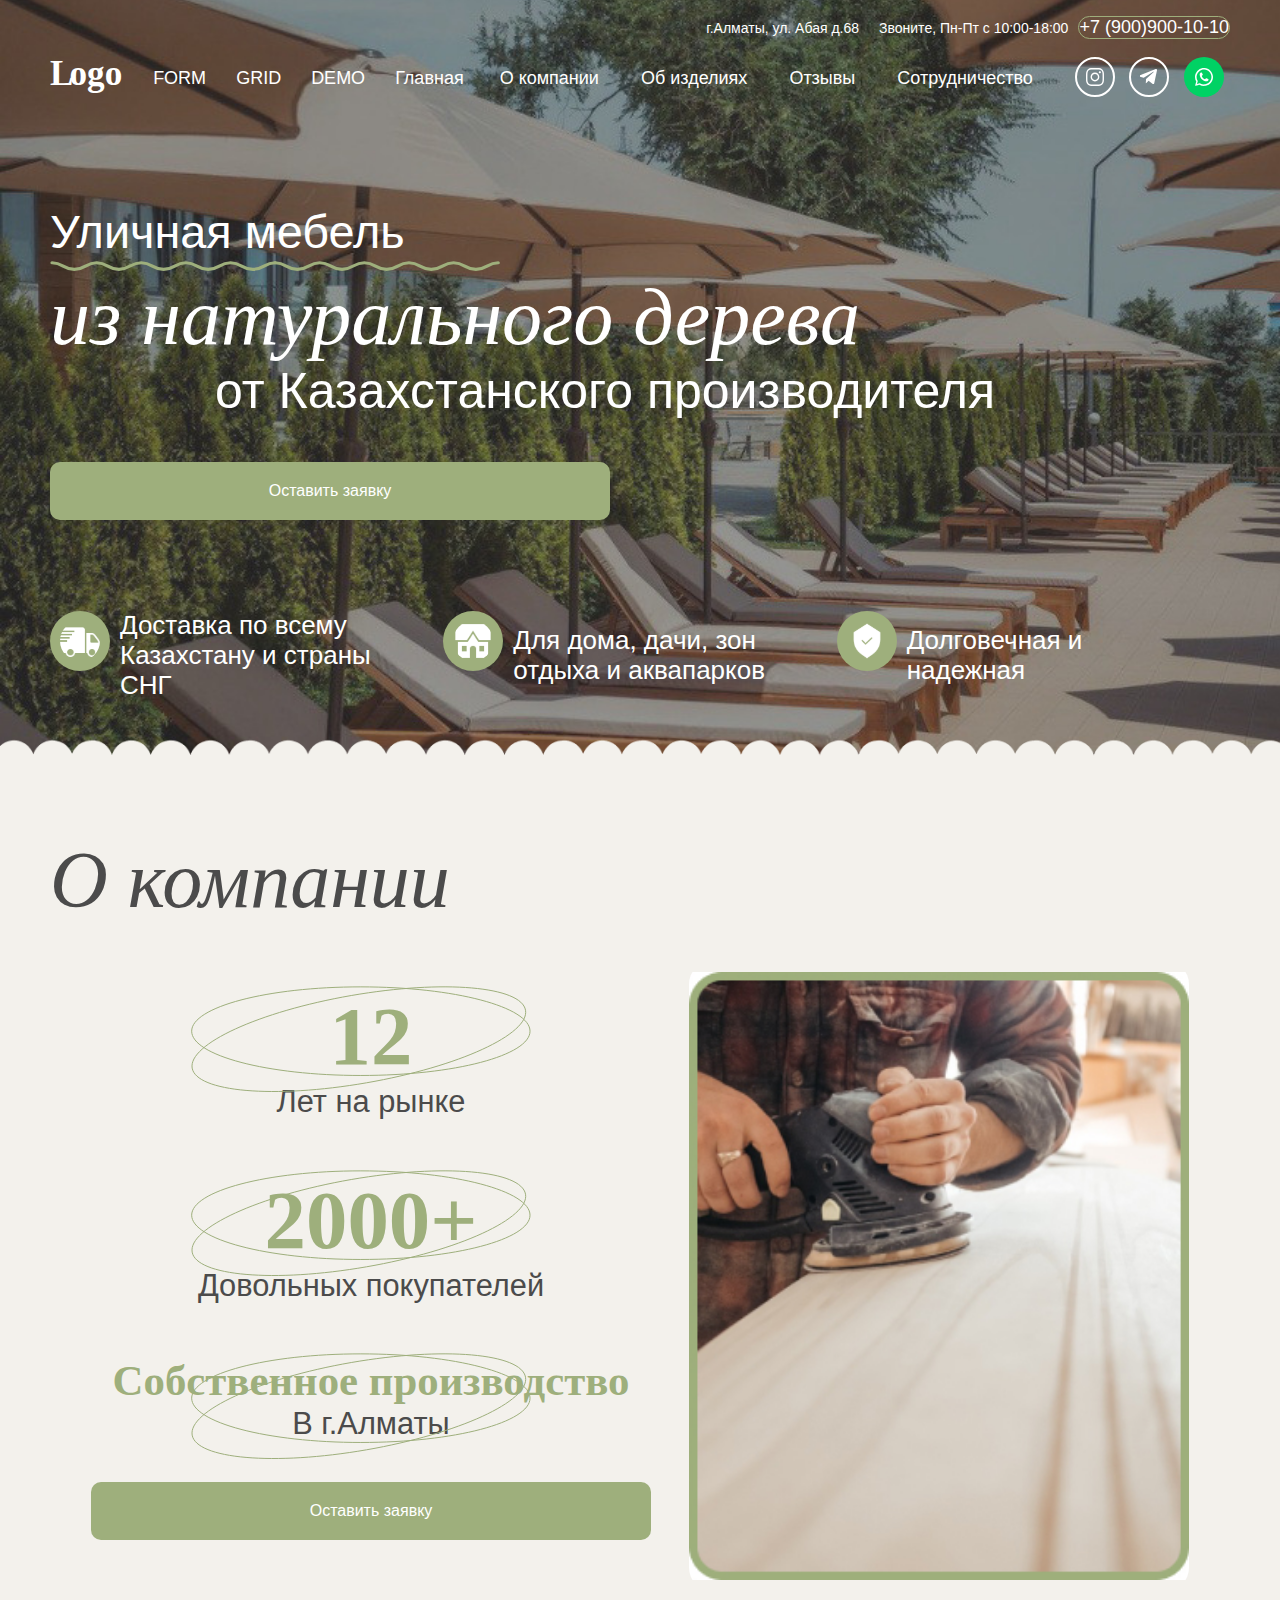
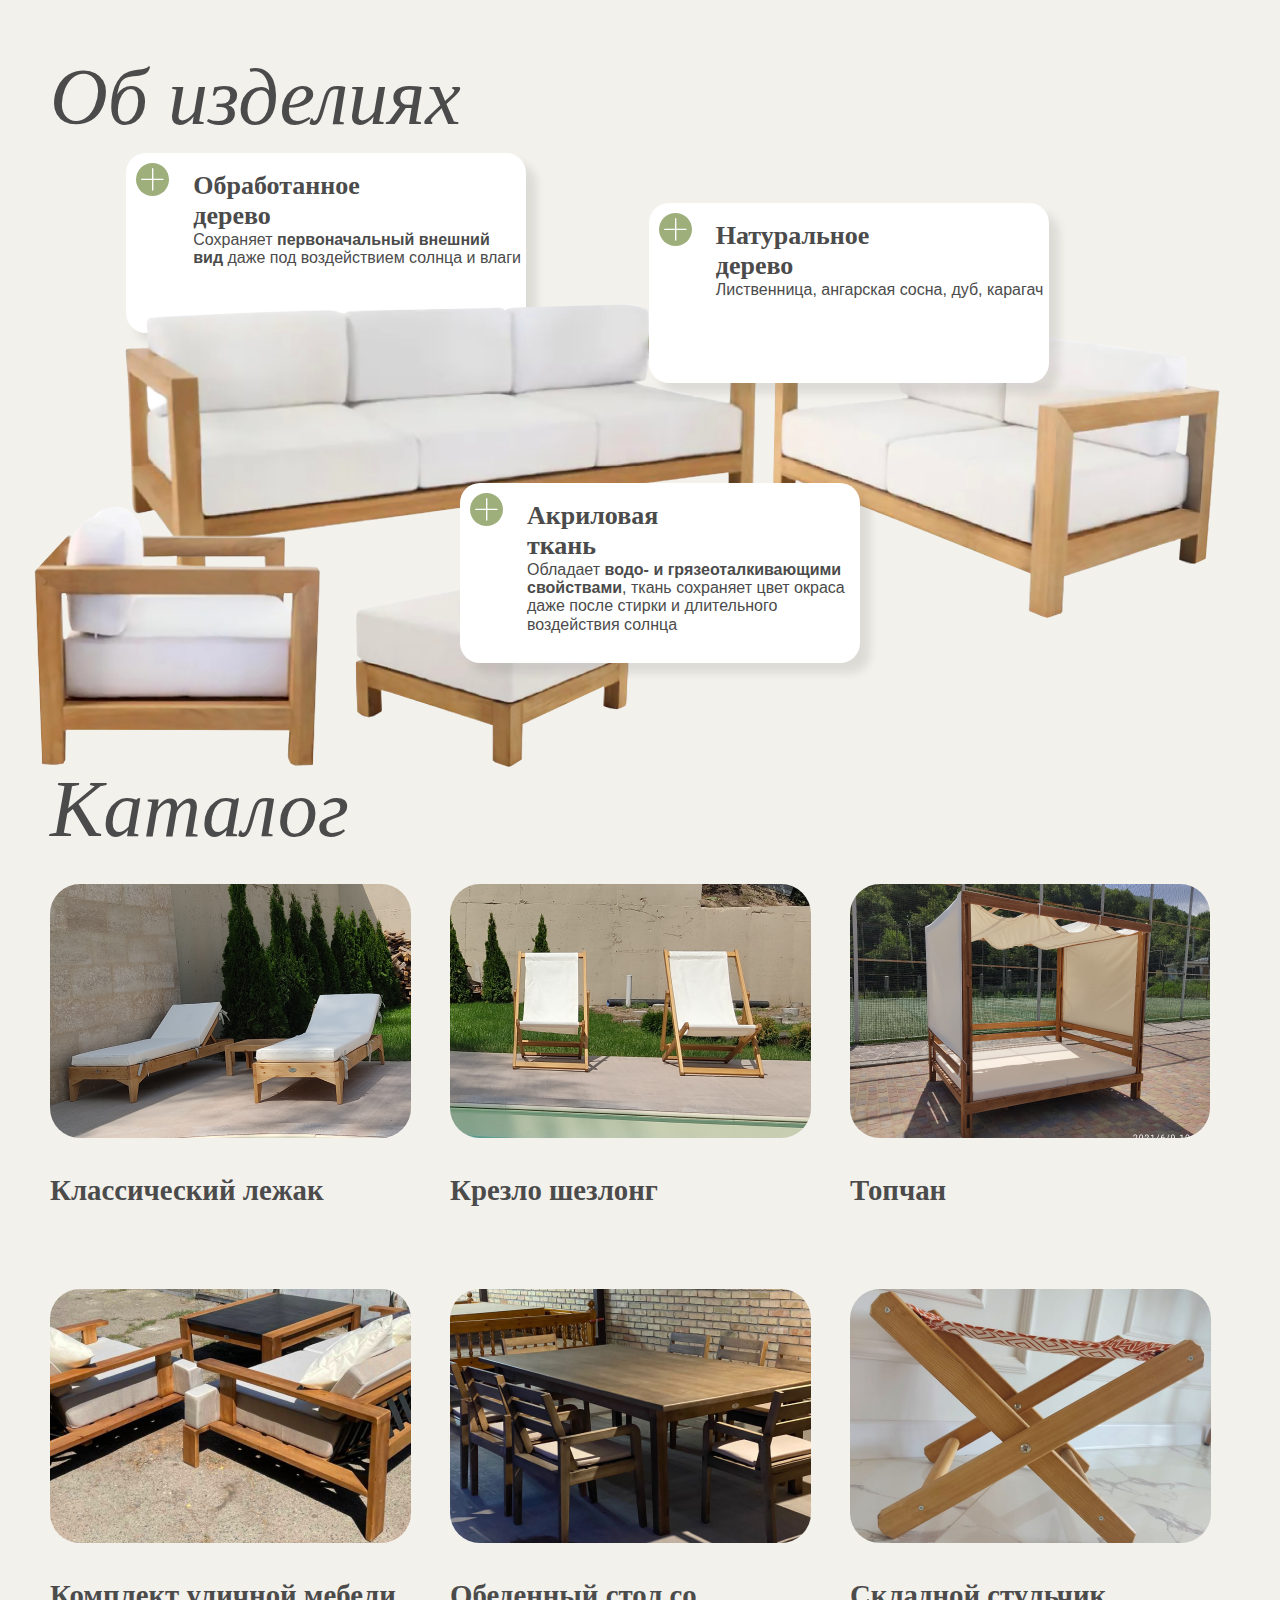
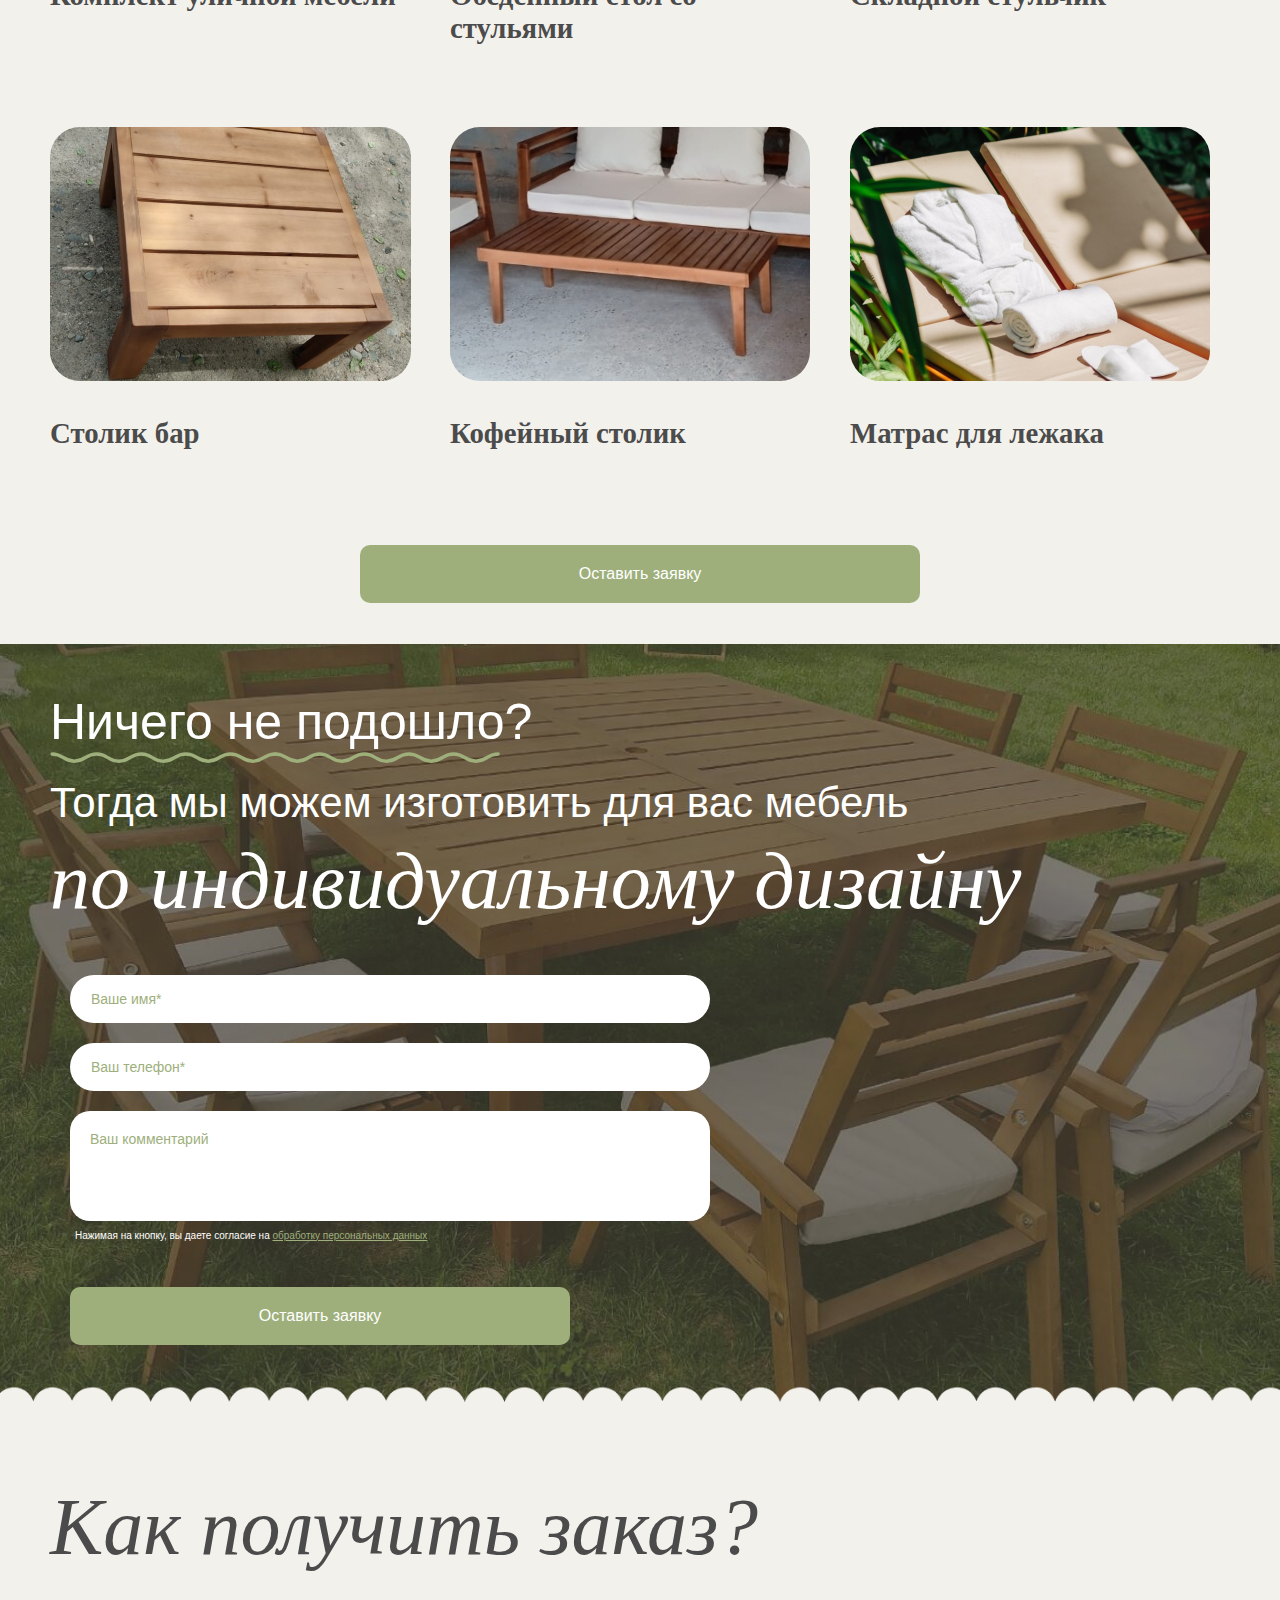
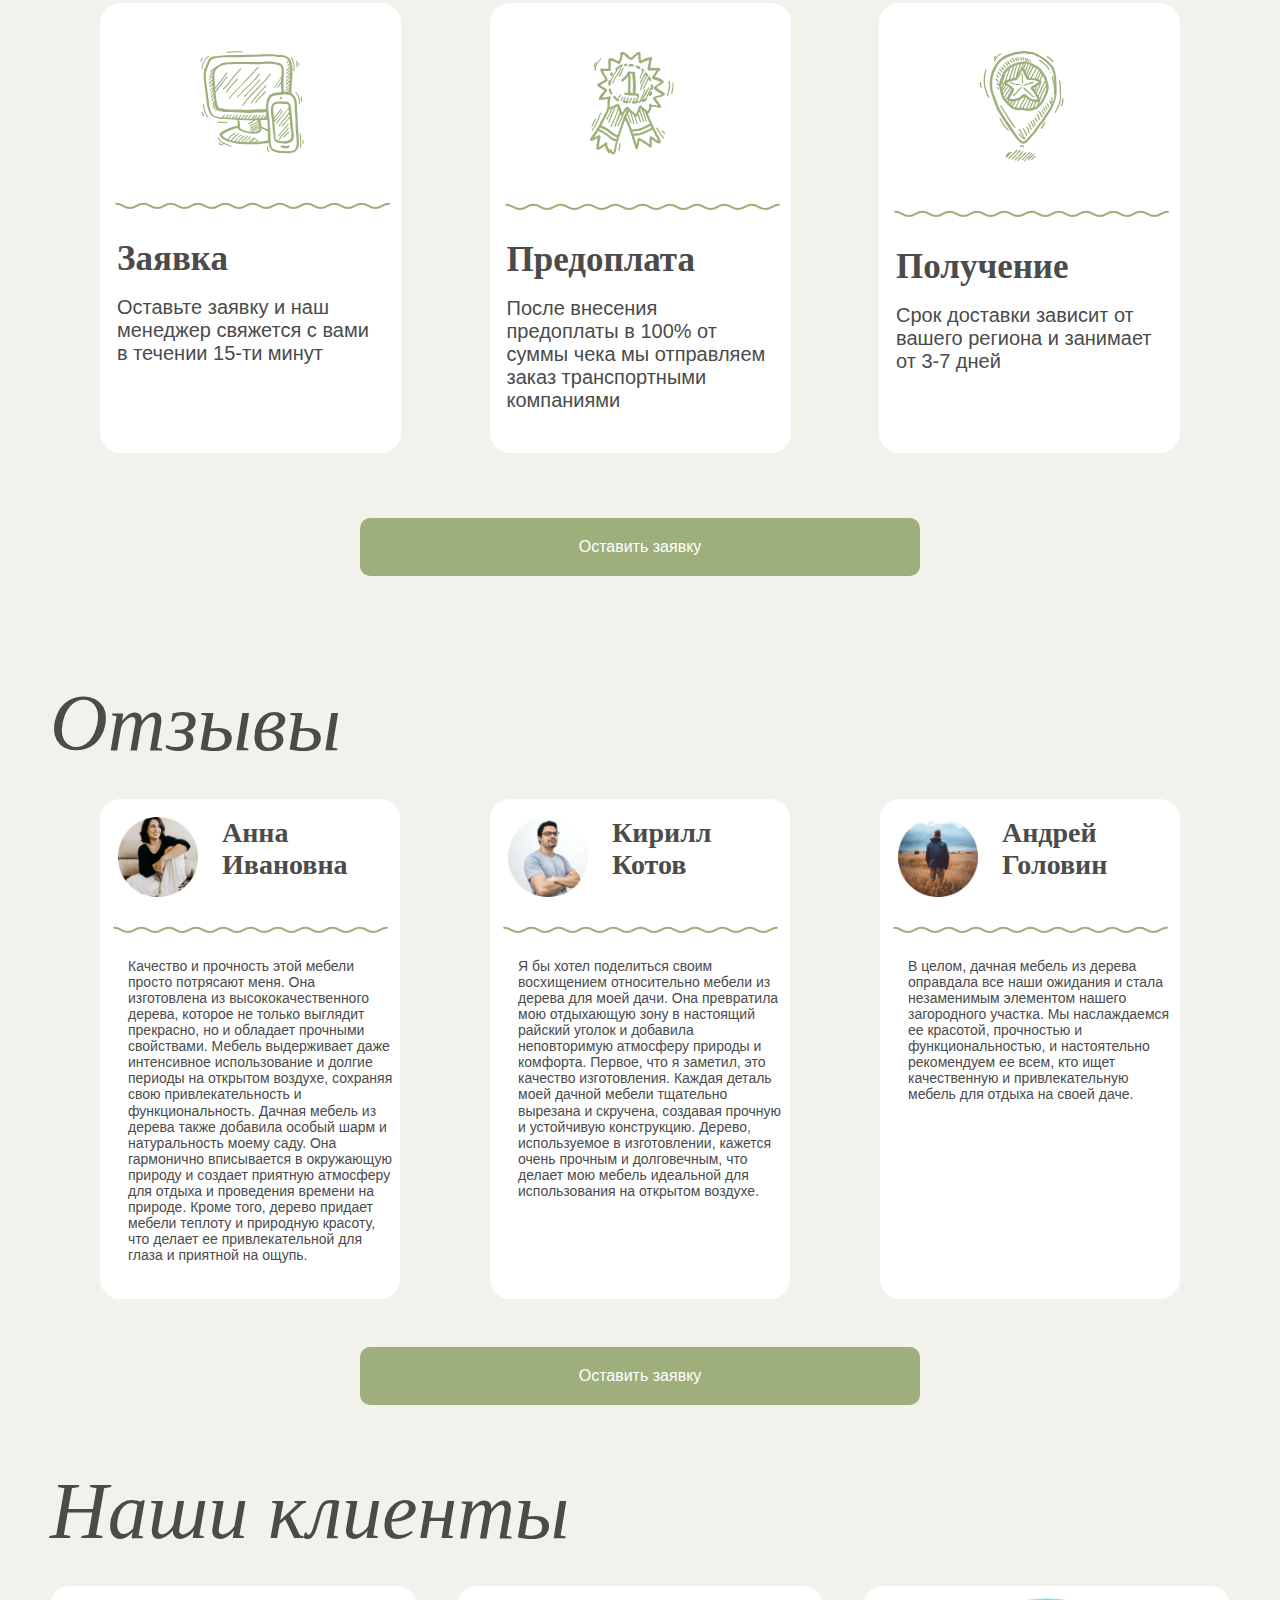
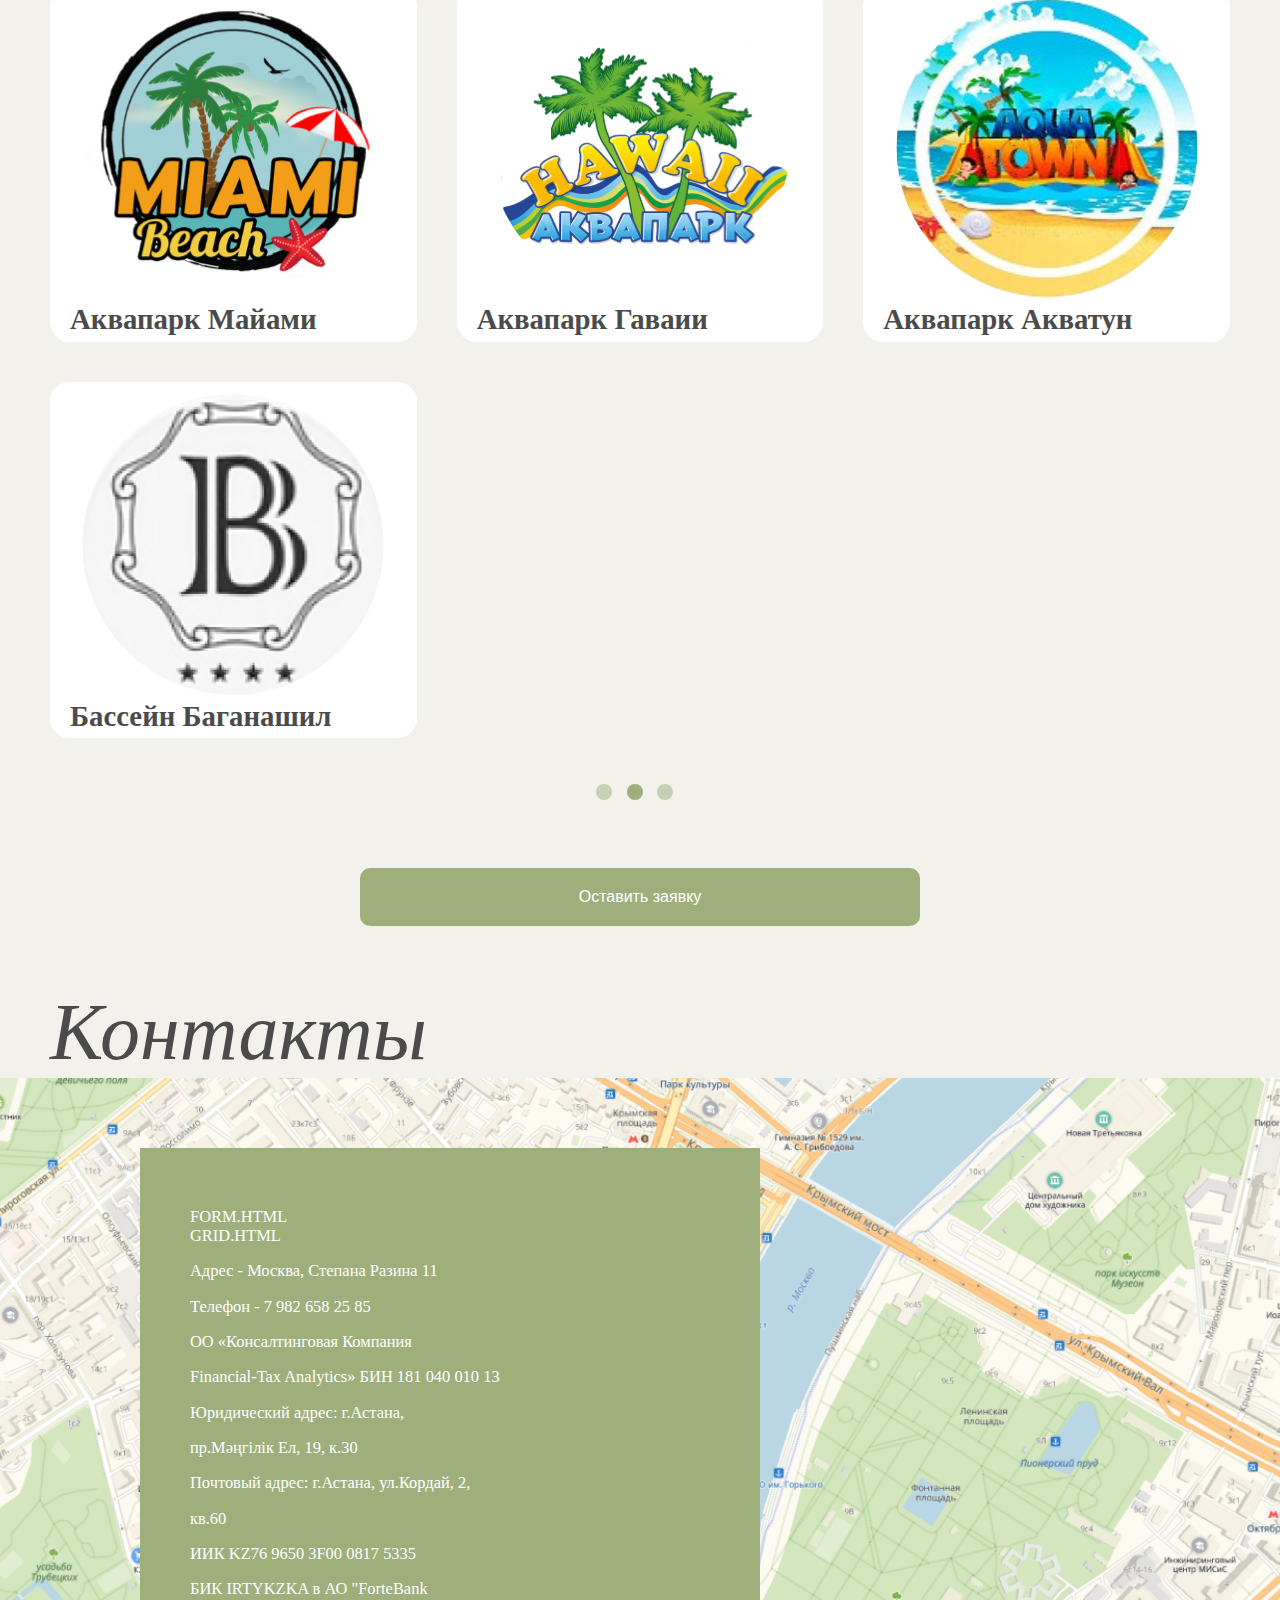
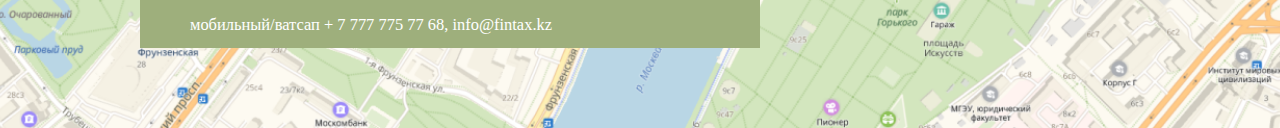
==== commit bc73fb25: "commit" ====
--- a/index.html
+++ b/index.html
@@ -26,7 +26,10 @@
                 </picture>
             </a>
             <nav class="head_menu">
-                <button class="head_txt">Главная</button>
+                <a class="head_txt head_link" href="/form.html">FORM</a>
+                <a class="head_txt head_link" href="/grid.html">GRID</a>
+                <a class="head_txt head_link" href="/demo.html">DEMO</a>
+                <a class="head_txt head_link" href="/index.html">Главная</a>
                 <button class="head_txt">О компании</button>
                 <button class="head_txt">Об изделиях</button>
                 <button class="head_txt">Отзывы</button>
@@ -44,8 +47,7 @@
         <section class="whitetextsection">
             <div class="wrapper">
                 <div class="intro_section-cor">
-                    <h1 class="intro_ttl1 container">Уличная мебель <img class="ttl1_img" src="./img/Wave.svg"
-                            alt="pic">
+                    <h1 class="intro_ttl1 container">Уличная мебель<img class="fb_img" src="./img/wave.svg" alt=" ">
                         <span class="intro_ttl2"> из натурального дерева</span><span class="intro_ttl3">от
                             Казахстанского производителя</span>
                     </h1>
@@ -154,7 +156,7 @@
                         <p class="cat_p">Классический лежак</p>
                     </li>
                     <li class="cat_li cat_grd-b">
-                        <picture>   
+                        <picture>
                             <source srcset="/img/cat/shezlong.jpg" media="(min-width:800px)">
                             <img class="cat_img" src="./img/cat/kreslo_shez.jpg" alt=" ">
                         </picture>
--- a/CSS/style.css
+++ b/CSS/style.css
@@ -79,12 +79,20 @@
   box-sizing: border-box;
 }
 
+::selection {
+  background-color: #9EAF7C;
+}
+
 :root {
   --background-color: gray;
   --tex-color: white;
   --tex-color-2: #4B4B4B;
   --primary-color: #F3F1EC;
   font-size: 62.5%;
+}
+
+::placeholder {
+  color: #9EAF7C;
 }
 
 ul {
@@ -213,6 +221,17 @@
   margin: 4.1rem auto;
   padding: 2rem;
   cursor: pointer;
+  transition: background-color 0.6s, transform 0.6s, color 0.6s, box-shadow 0.2s;
+}
+
+.btn:active {
+  box-shadow: 10px 10px 10px 2px rgba(34, 60, 80, 0.2) inset;
+}
+
+.btn:hover {
+  background-color: #ddf4ae;
+  color: #000000;
+  transform: scale(110%);
 }
 
 .btn_txt {
@@ -783,6 +802,21 @@
     font-weight: 300;
     background-color: inherit;
     border: none;
+    text-align: center;
+    transition: color 1s, text-decoration-line 1s;
+    cursor: pointer;
+    text-decoration: none;
+  }
+
+  .head_txt:hover,
+  .head_txt:focus {
+    color: #9EAF7C;
+    text-decoration-line: underline;
+  }
+
+  .head_link {
+    display: block;
+    align-self: center;
   }
 
   .head_btn-vs {
@@ -842,7 +876,7 @@
     flex-direction: row-reverse;
     justify-content: center;
     gap: 3.8rem;
-    
+
   }
 
   .ttl {
@@ -1113,6 +1147,21 @@
     font-weight: 300;
     background-color: inherit;
     border: none;
+    text-align: center;
+    transition: color 1s, text-decoration-line 1s;
+    cursor: pointer;
+    text-decoration: none;
+  }
+
+  .head_txt:hover,
+  .head_txt:focus {
+    color: #9EAF7C;
+    text-decoration-line: underline;
+  }
+
+  .head_link {
+    display: block;
+    align-self: center;
   }
 
   .head_btn-vs {
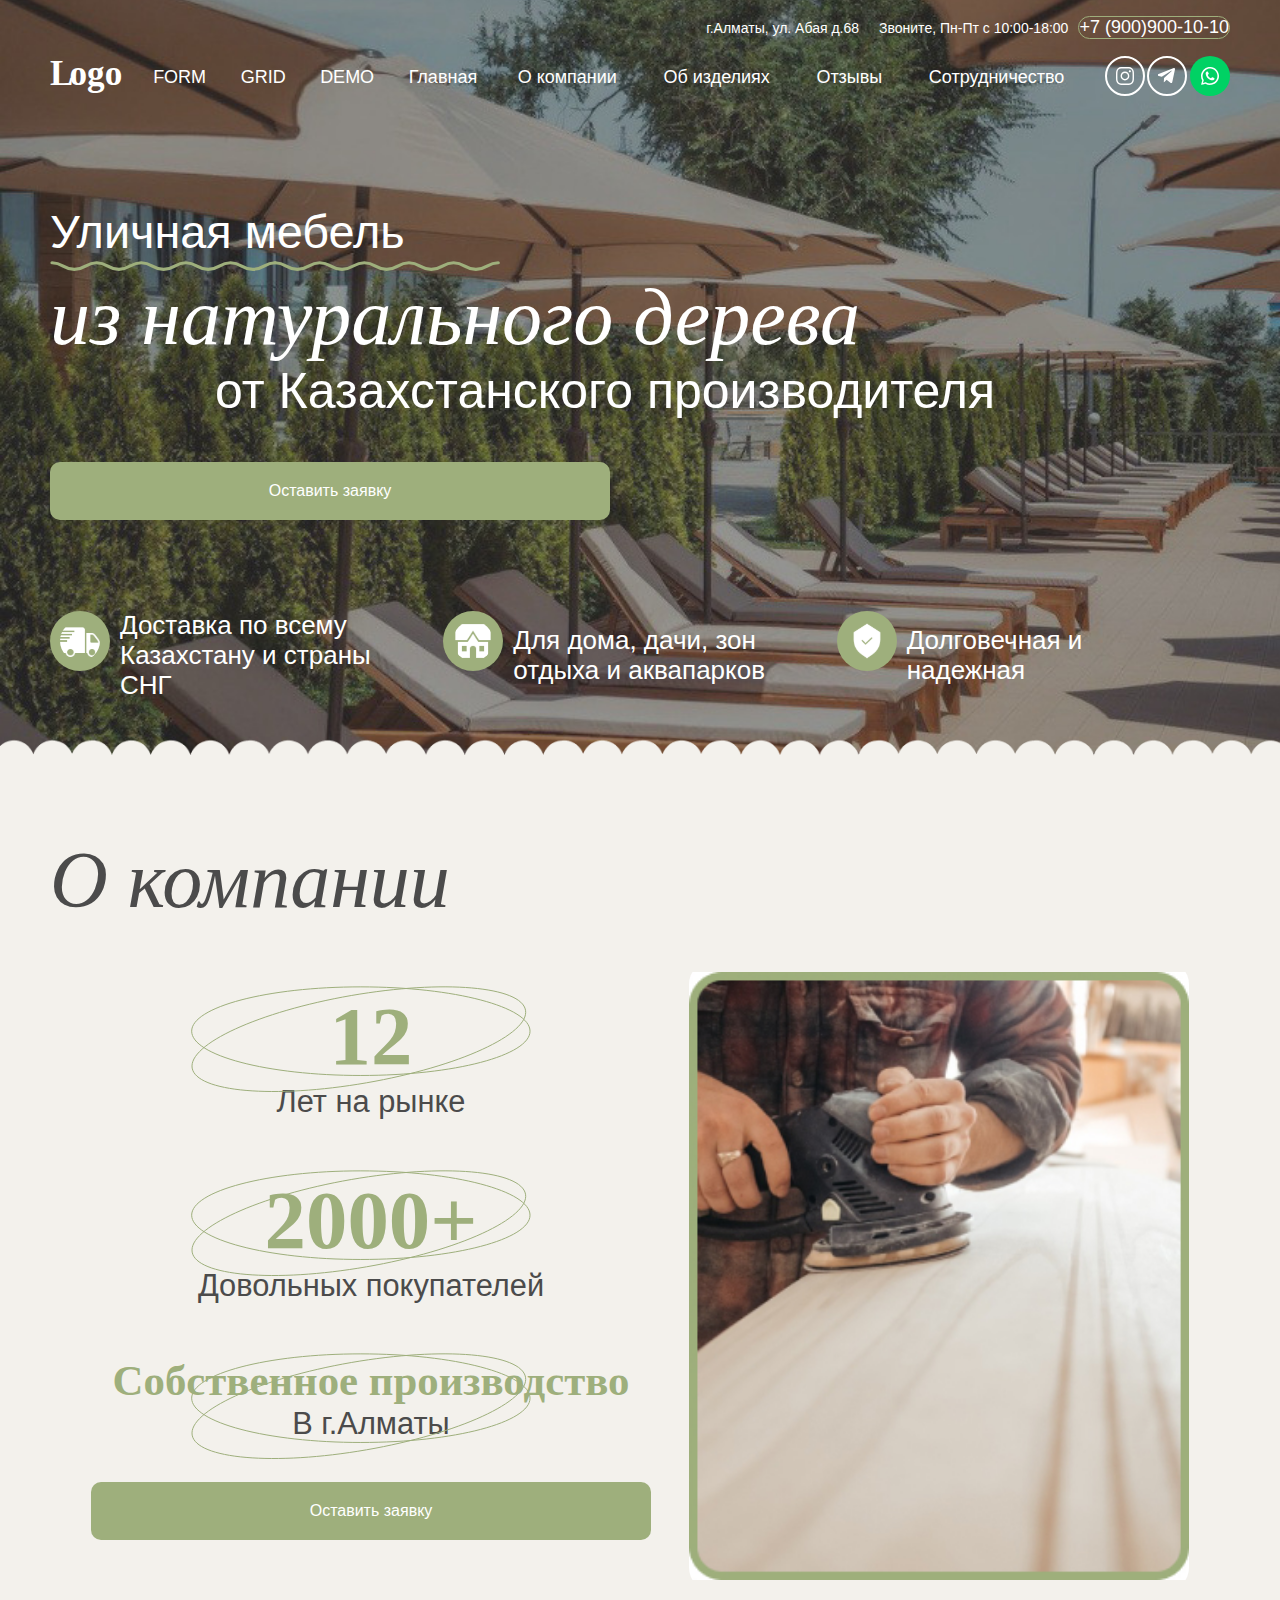
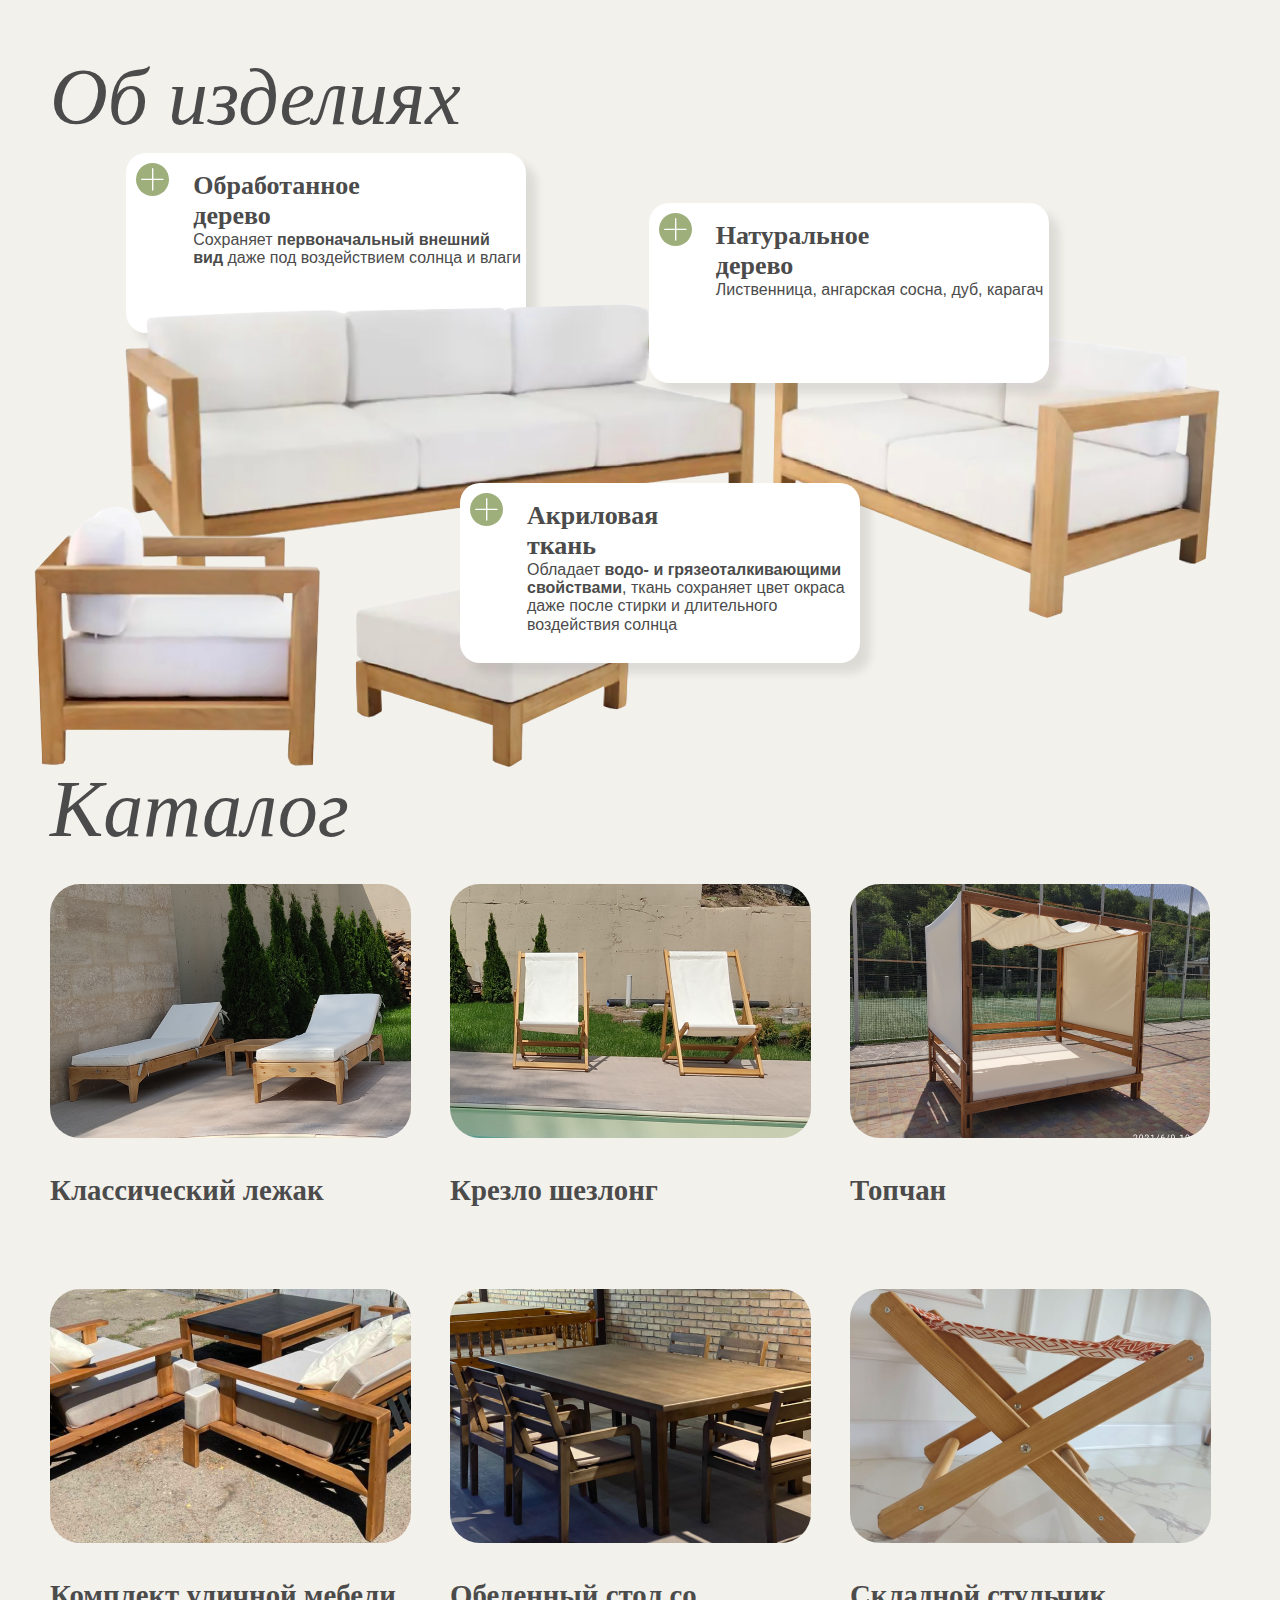
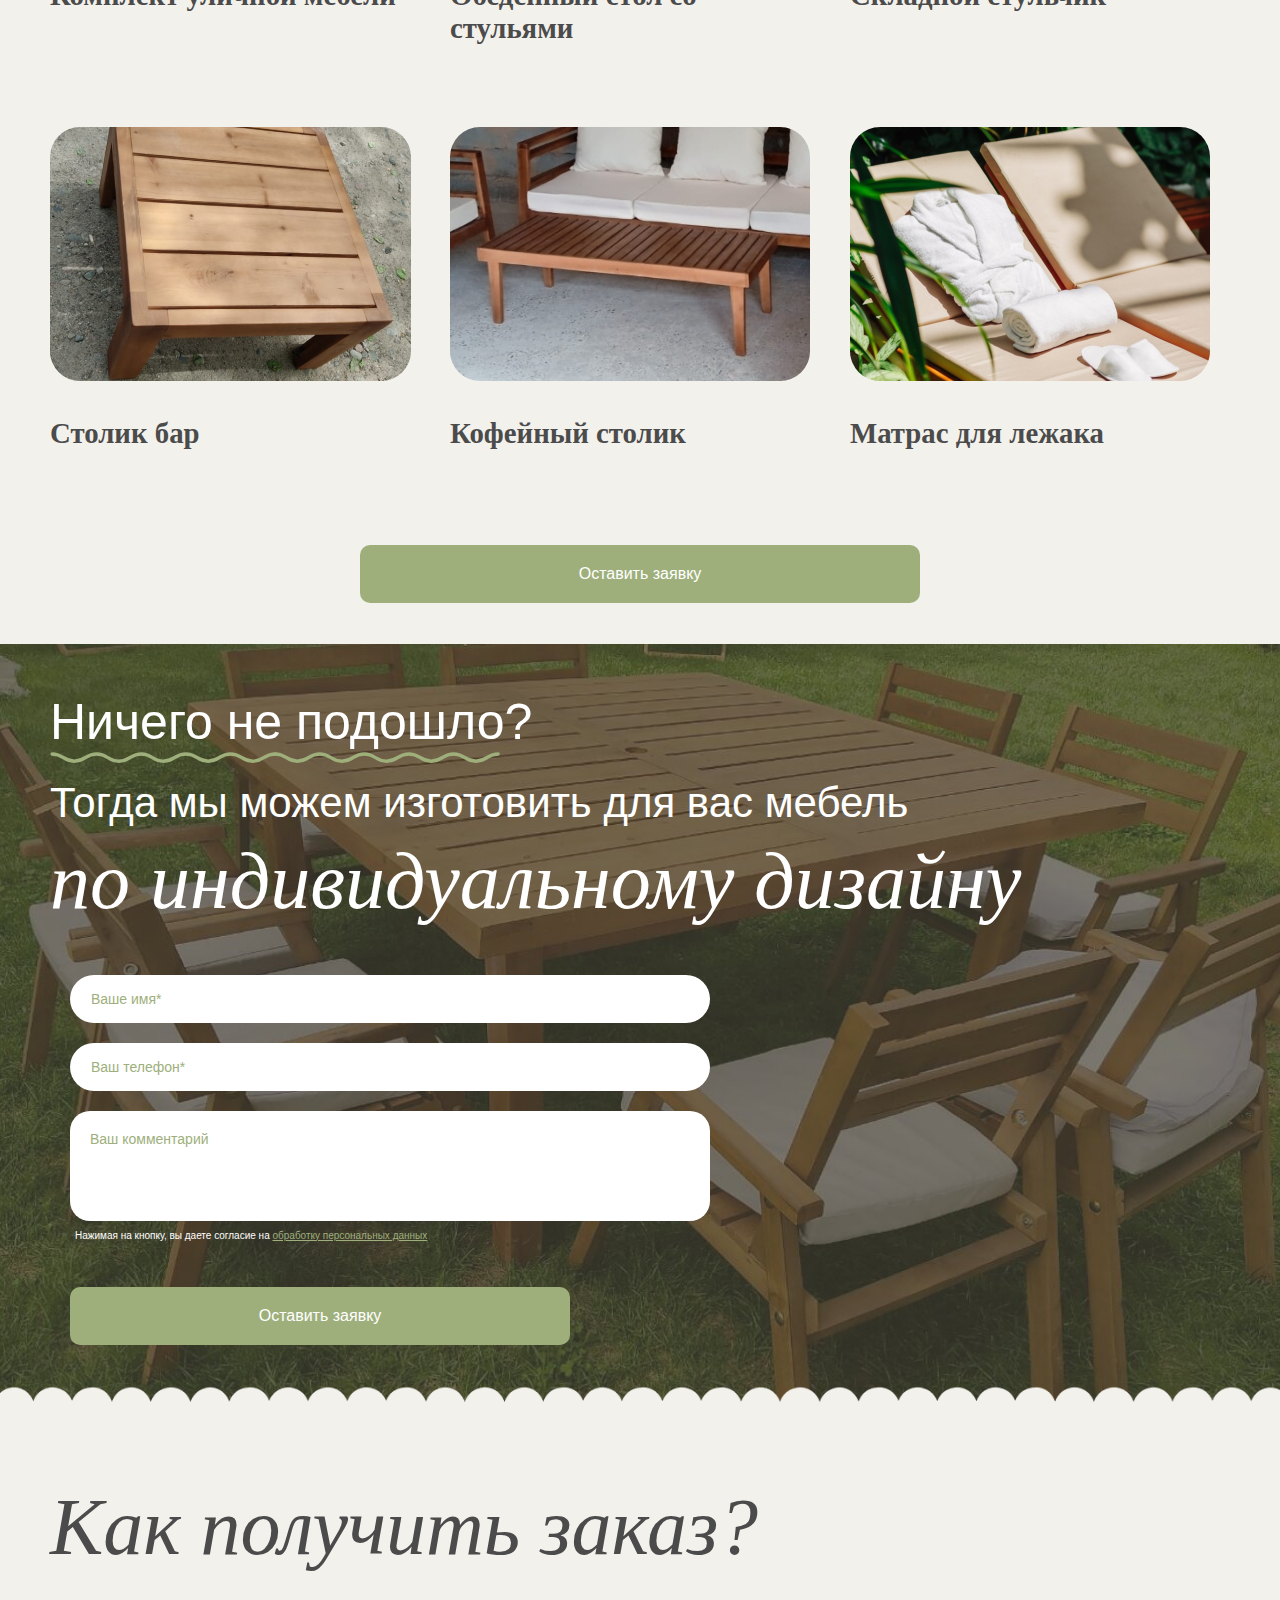
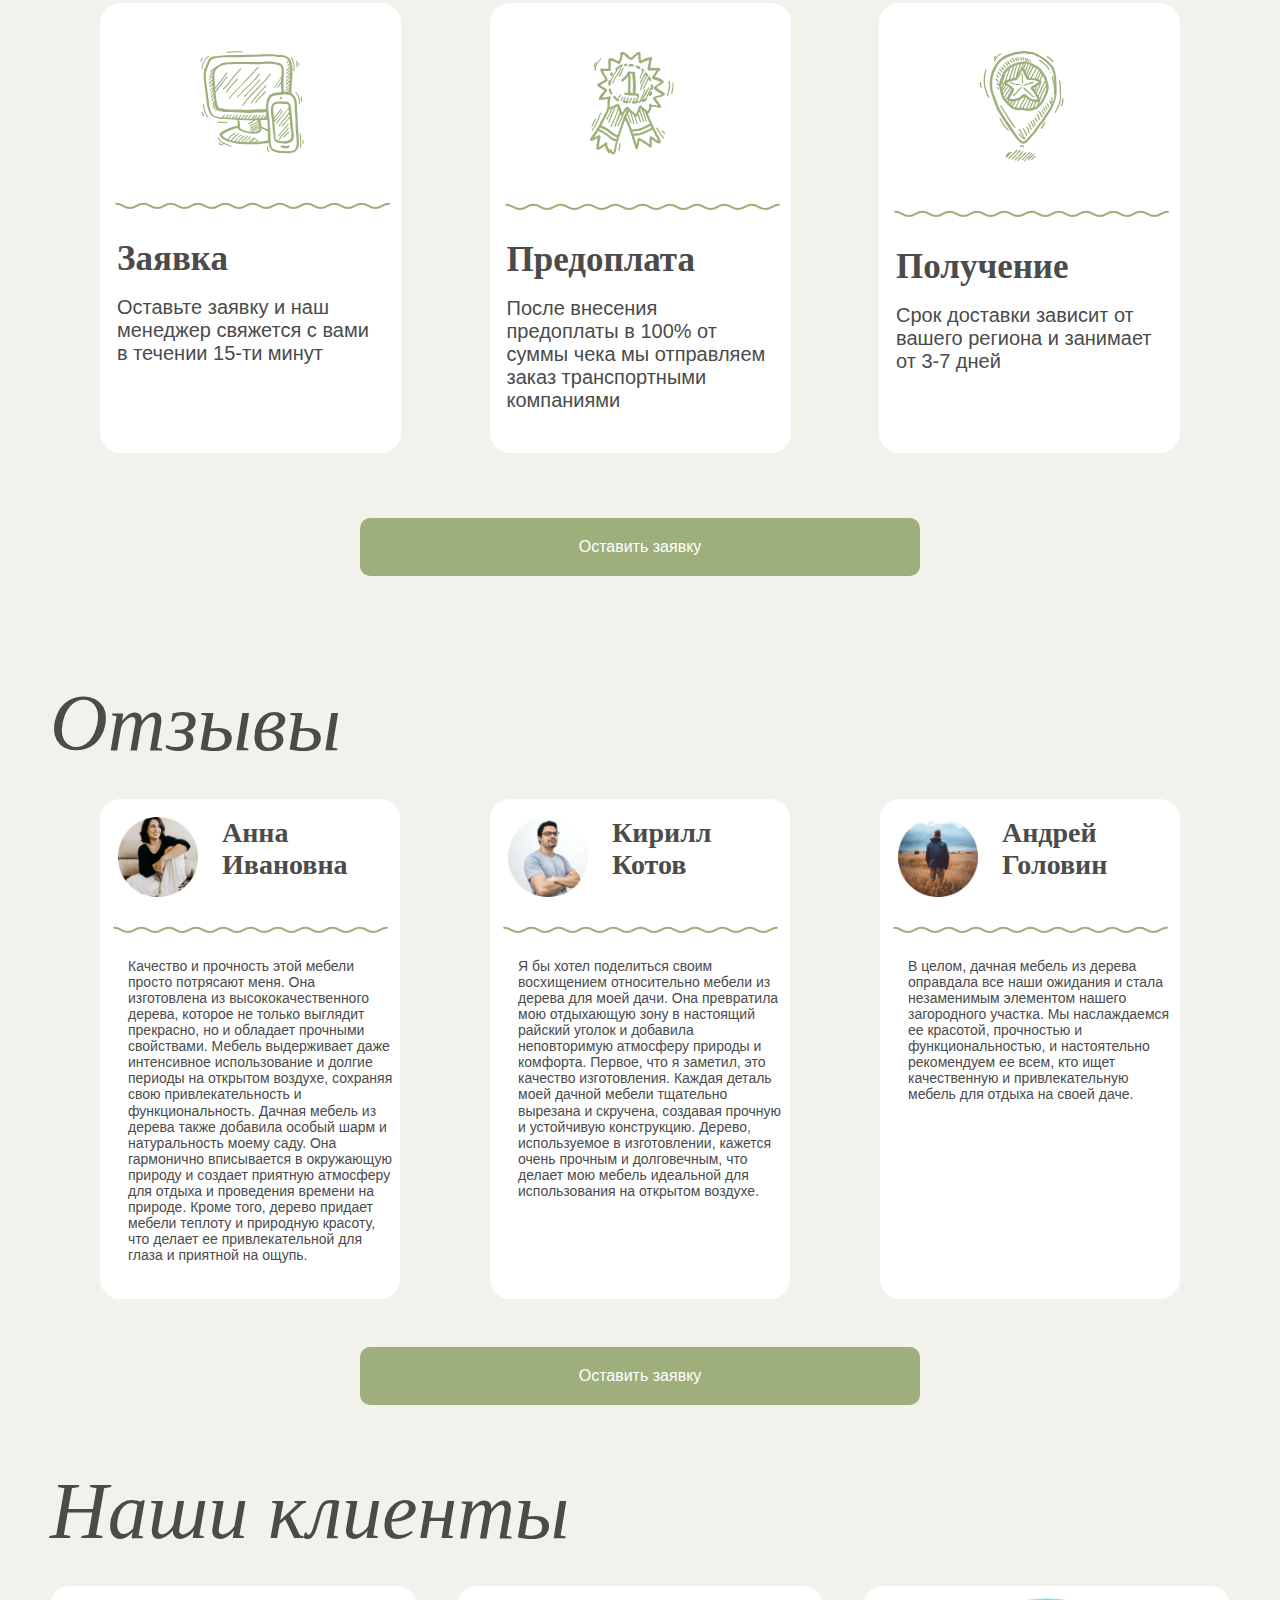
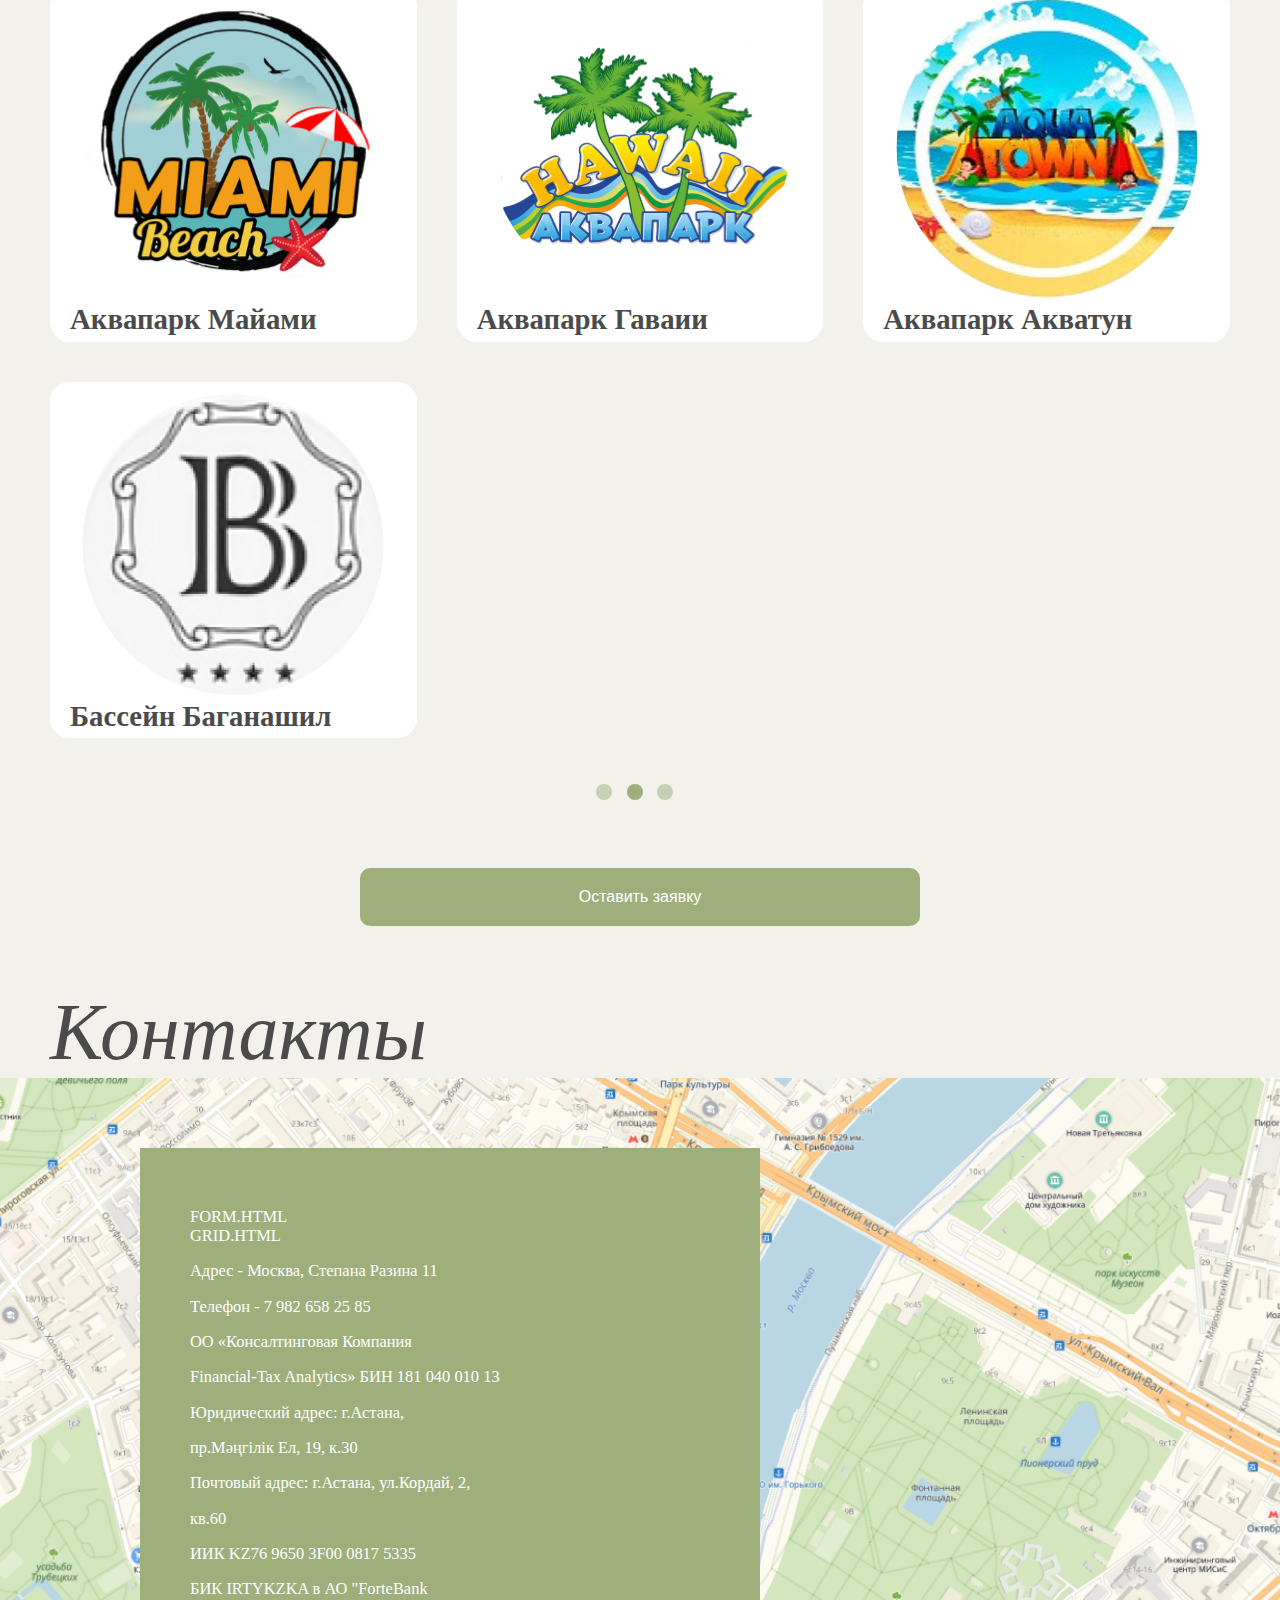
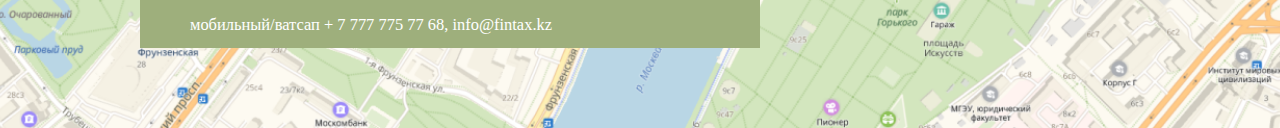
==== commit ada396a6: "commit" ====
--- a/index.html
+++ b/index.html
@@ -22,7 +22,7 @@
             <a class="head_logo" href=" ">
                 <picture>
                     <source srcset="./img/Logo_big.svg" media="(min-width:1400px)">
-                    <img src="./img/logo.svg" alt=" ">
+                    <img src="./img/logo.svg" alt="logo">
                 </picture>
             </a>
             <nav class="head_menu">
@@ -35,9 +35,9 @@
                 <button class="head_txt">Отзывы</button>
                 <button class="head_txt">Сотрудничество</button>
                 <div class="head_social">
-                    <button class="head_btn-vs"><img src="./img/instagram.svg" alt="инста"></button>
-                    <button class="head_btn-vs"><img src="./img/telegram.svg" alt="телега"></button>
-                    <button class="head_btn-vs"><img src="./img/whatsapp.svg" alt="ватсап"></button>
+                    <a href="/form.html" class="head_btn-vs"><span class="sr-only">Instagram_link</span><img src="./img/instagram.svg" alt="instagram"></a>
+                    <a href="/form.html" class="head_btn-vs"><span class="sr-only">Telegram_link</span><img src="./img/telegram.svg" alt="telegram"></a>
+                    <a href="/form.html" class="head_btn-vs"><span class="sr-only">Whatsapp_link</span><img src="./img/whatsapp.svg" alt="whatsapp"></a>
                 </div>
             </nav>
             <button class="head_btn"><img class="head_menu-btn" src="../img/menu.svg" alt="menu"></button>
@@ -47,7 +47,7 @@
         <section class="whitetextsection">
             <div class="wrapper">
                 <div class="intro_section-cor">
-                    <h1 class="intro_ttl1 container">Уличная мебель<img class="fb_img" src="./img/wave.svg" alt=" ">
+                    <h1 class="intro_ttl1 container">Уличная мебель<img class="fb_img" src="./img/wave.svg" alt="">
                         <span class="intro_ttl2"> из натурального дерева</span><span class="intro_ttl3">от
                             Казахстанского производителя</span>
                     </h1>
@@ -151,67 +151,67 @@
                     <li class="cat_li cat_grd-b">
                         <picture>
                             <source srcset="/img/cat/lezhak.jpg" media="(min-width:800px)">
-                            <img class="cat_img" src="/img/cat/clas_lezk.jpg" alt=" ">
+                            <img class="cat_img" src="/img/cat/clas_lezk.jpg" alt="white_sunbed">
                         </picture>
                         <p class="cat_p">Классический лежак</p>
                     </li>
                     <li class="cat_li cat_grd-b">
                         <picture>
                             <source srcset="/img/cat/shezlong.jpg" media="(min-width:800px)">
-                            <img class="cat_img" src="./img/cat/kreslo_shez.jpg" alt=" ">
+                            <img class="cat_img" src="./img/cat/kreslo_shez.jpg" alt="white_chaise_longue">
                         </picture>
                         <p class="cat_p">Крезло шезлонг</p>
                     </li>
                     <li class="cat_li">
                         <picture>
                             <source srcset="/img/cat/topchanbig.jpg" media="(min-width:800px)">
-                            <img class="cat_img" src="/img/cat/topchan.jpg" alt=" ">
+                            <img class="cat_img" src="/img/cat/topchan.jpg" alt="white_cot">
                         </picture>
                         <p>Топчан</p>
                     </li>
                     <li class="cat_li">
                         <picture>
                             <source srcset="/img/cat/komplectbig.jpg" media="(min-width:800px)">
-                            <img class="cat_img" src="/img/cat/complect.jpg" alt=" ">
+                            <img class="cat_img" src="/img/cat/complect.jpg" alt="outdoor_furniture_set_with_fabric_upholstery">
                         </picture>
                         <p>Комплект уличной мебели</p>
                     </li>
                     <li class="cat_li img_hide">
-                        <img class="cat_img" srcset="/img/cat/scam.jpg" alt=" ">
+                        <img class="cat_img" srcset="/img/cat/scam.jpg" alt="bench">
                         <p>Скамейка со спинкой</p>
                     </li>
                     <li class="cat_li">
                         <picture>
                             <source srcset="/img/cat/stolobed.jpg" media="(min-width:800px)">
-                            <img class="cat_img" src="/img/cat/stoll.jpg" alt=" ">
+                            <img class="cat_img" src="/img/cat/stoll.jpg" alt="outdoor_dining_table">
                         </picture>
                         <p>Обеденный стол со стульями</p>
                     </li>
                     <li class="cat_li">
                         <picture>
                             <source srcset="/img/cat/stulchik.jpg" media="(min-width:800px)">
-                            <img class="cat_img" src="/img/cat/stul_sklad.jpg" alt=" ">
+                            <img class="cat_img" src="/img/cat/stul_sklad.jpg" alt="folding_chair">
                         </picture>
                         <p>Складной стульчик</p>
                     </li>
                     <li class="cat_li">
                         <picture>
                             <source srcset="/img/cat/stolikbar.jpg" media="(min-width:800px)">
-                            <img class="cat_img" src="/img/cat/stol_bar.jpg" alt=" ">
+                            <img class="cat_img" src="/img/cat/stol_bar.jpg" alt="bar-table">
                         </picture>
                         <p>Столик бар</p>
                     </li>
                     <li class="cat_li">
                         <picture>
                             <source srcset="/img/cat/stolkoffe.jpg" media="(min-width:800px)">
-                            <img class="cat_img" src="/img/cat/cofe_stol.jpg" alt=" ">
+                            <img class="cat_img" src="/img/cat/cofe_stol.jpg" alt="coffee_table">
                         </picture>
                         <p>Кофейный столик</p>
                     </li>
                     <li class="cat_li">
                         <picture>
                             <source srcset="img/cat/matrz.jpg" media="(min-width:800px)">
-                            <img class="cat_img" src="/img/cat/matras.jpg" alt=" ">
+                            <img class="cat_img" src="/img/cat/matras.jpg" alt="white_mattress_for_a_chaise_longue">
                         </picture>
                         <p>Матрас для лежака</p>
                     </li>
@@ -372,27 +372,27 @@
                 <h2 class="ttl">Наши клиенты</h2>
                 <ul class="cat_p cat_grd cli_grd">
                     <li class="cli_crd">
-                        <img class="cli_crd-img" src="/img/logo_1.svg" alt=" ">
+                        <img class="cli_crd-img" src="/img/logo_1.svg" alt="miami_logo">
                         <p class="cli_crd-p">Аквапарк Майами</p>
                     </li>
                     <li class="cli_crd">
-                        <img class="cli_crd-img" src="/img/logo_2.svg" alt=" ">
+                        <img class="cli_crd-img" src="/img/logo_2.svg" alt="gavai_logo">
                         <p class="cli_crd-p">Аквапарк Гаваии</p>
                     </li>
                     <li class="cli_crd">
-                        <img class="cli_crd-img" src="/img/logo_3.svg" alt=" ">
+                        <img class="cli_crd-img" src="/img/logo_3.svg" alt="aquatune_logo">
                         <p class="cli_crd-p">Аквапарк Акватун</p>
                     </li>
                     <li class="cli_crd">
-                        <img class="cli_crd-img" src="/img/logo_4.svg" alt=" ">
+                        <img class="cli_crd-img" src="/img/logo_4.svg" alt="bangladesh_pool">
                         <p class="cli_crd-p">Бассейн Баганашил</p>
                     </li>
                     <li class="cli_crd img_hide">
-                        <img class="cli_crd-img " src="/img/logo_5.svg" alt=" ">
+                        <img class="cli_crd-img " src="/img/logo_5.svg" alt="grandpark_mall">
                         <p>ТРЦ "Грандпарк</p>
                     </li>
                     <li class="cli_crd img_hide">
-                        <img class="cli_crd-img" src="/img/logo_6.svg" alt=" ">
+                        <img class="cli_crd-img" src="/img/logo_6.svg" alt="shambullak_mall">
                         <p> ГК Шымбулак</p>
                     </li>
                 </ul>
--- a/CSS/style.css
+++ b/CSS/style.css
@@ -95,8 +95,23 @@
   color: #9EAF7C;
 }
 
+*:focus {
+  outline: none;
+  box-shadow: 0 0 0 5px #d5f496;
+}
+
 ul {
   list-style: none;
+}
+
+.sr-only {
+  clip: rect(0 0 0 0);
+  clip-path: inset(50%);
+  height: 1px;
+  overflow: hidden;
+  position: absolute;
+  white-space: nowrap;
+  width: 1px;
 }
 
 .wrapper {
@@ -1165,6 +1180,7 @@
   }
 
   .head_btn-vs {
+    display: inline-block;
     background: transparent;
     border: none;
   }
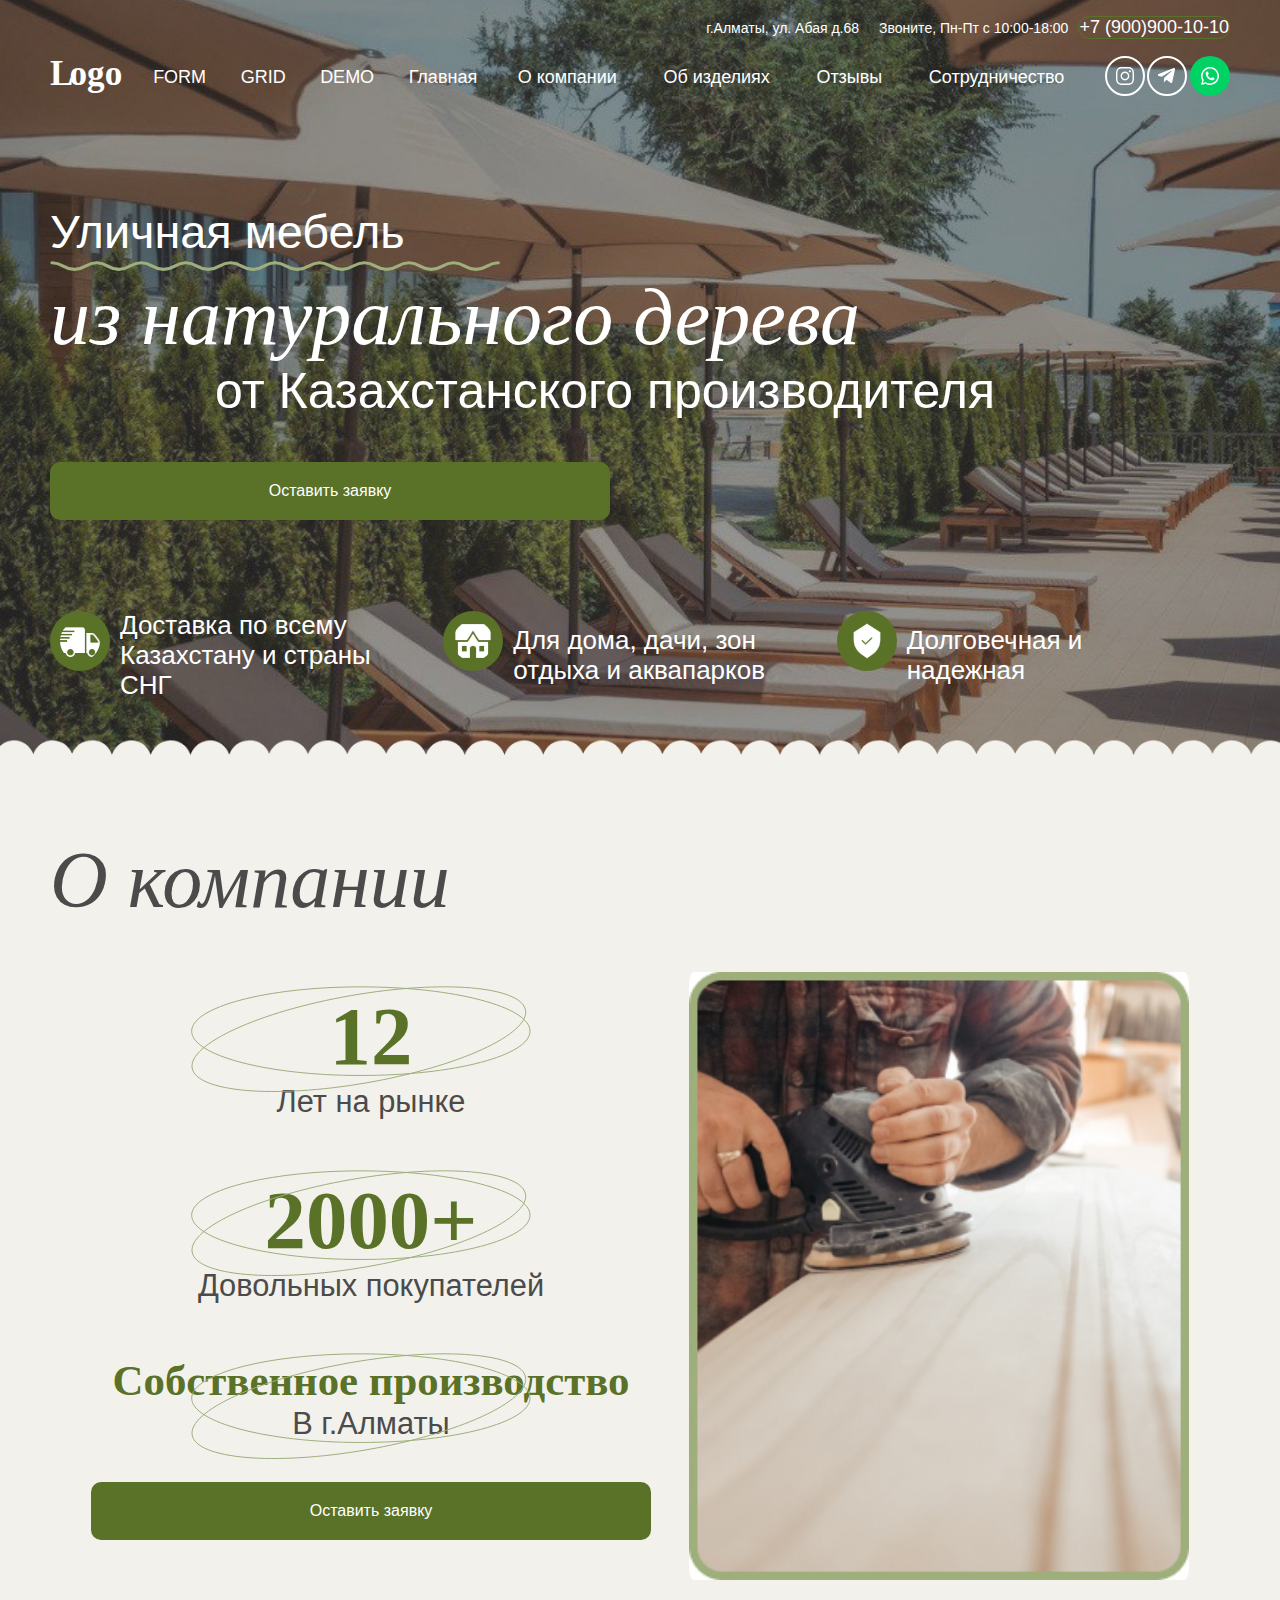
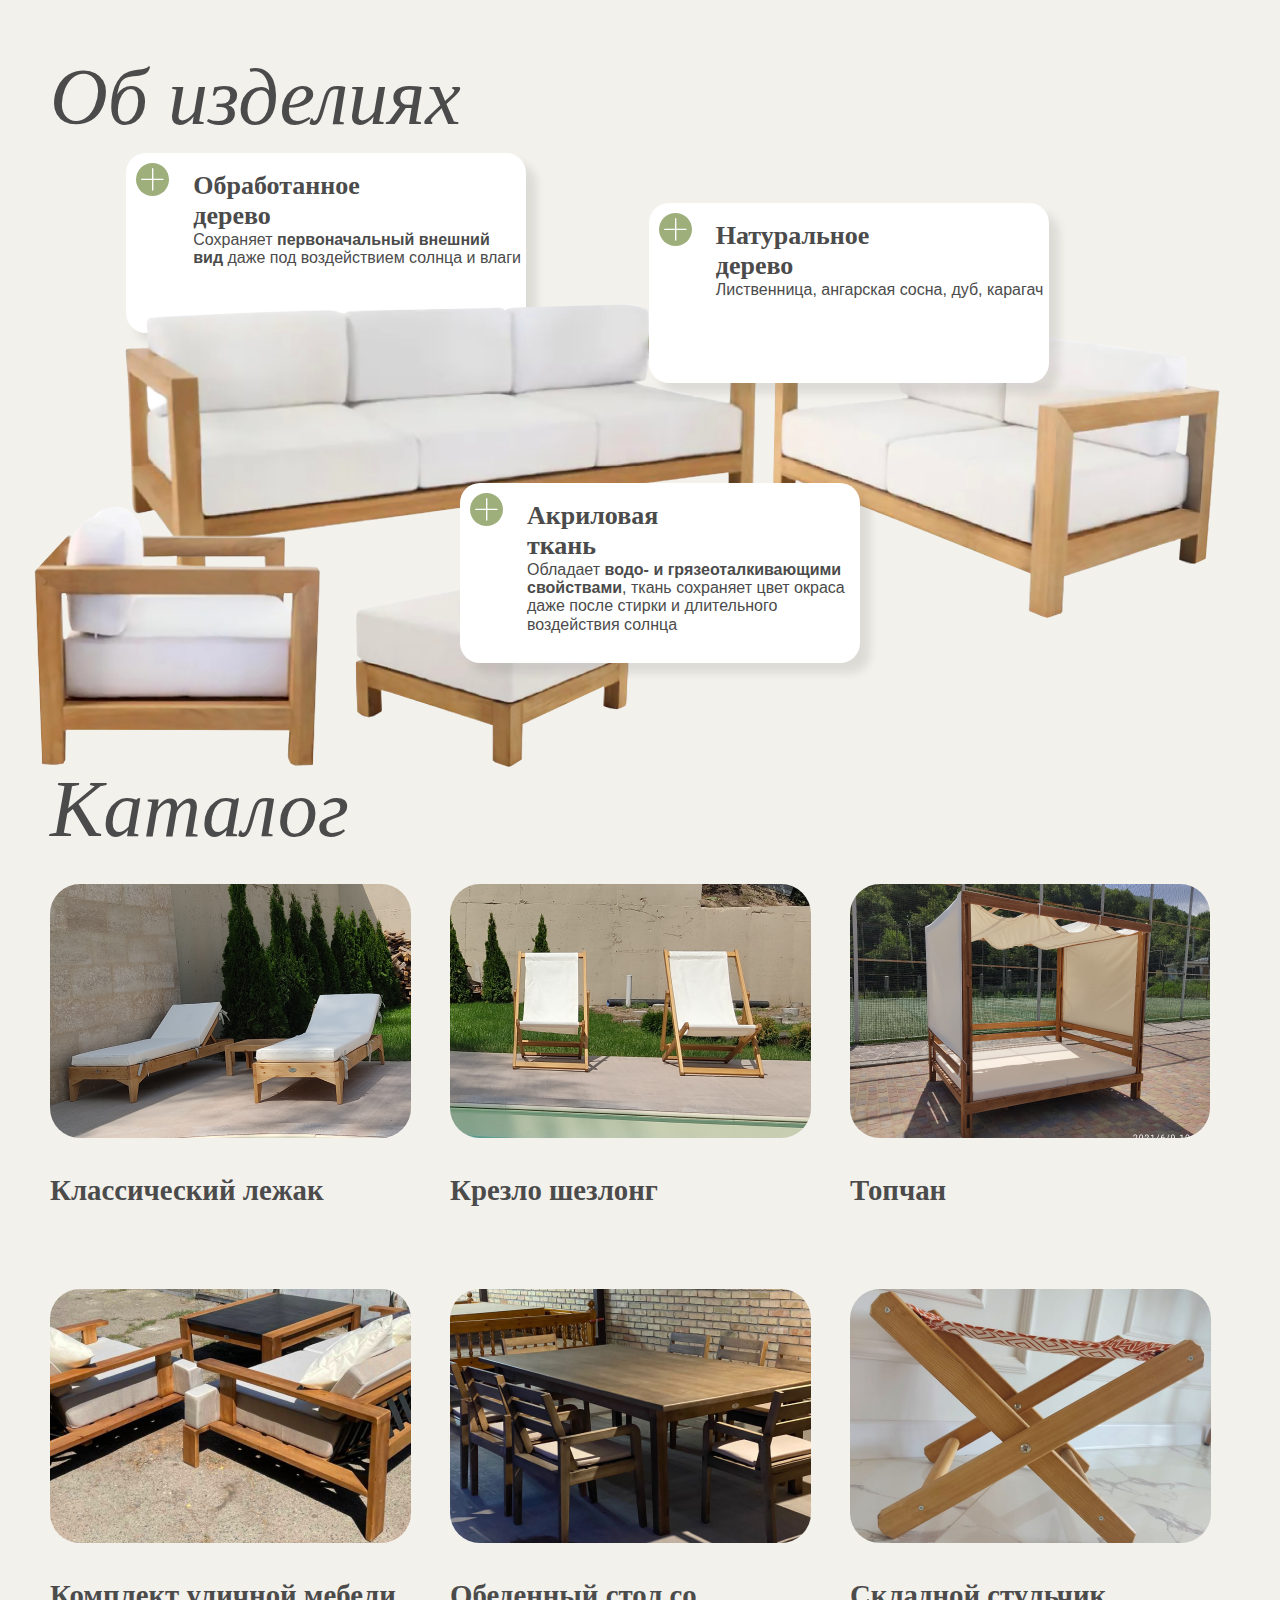
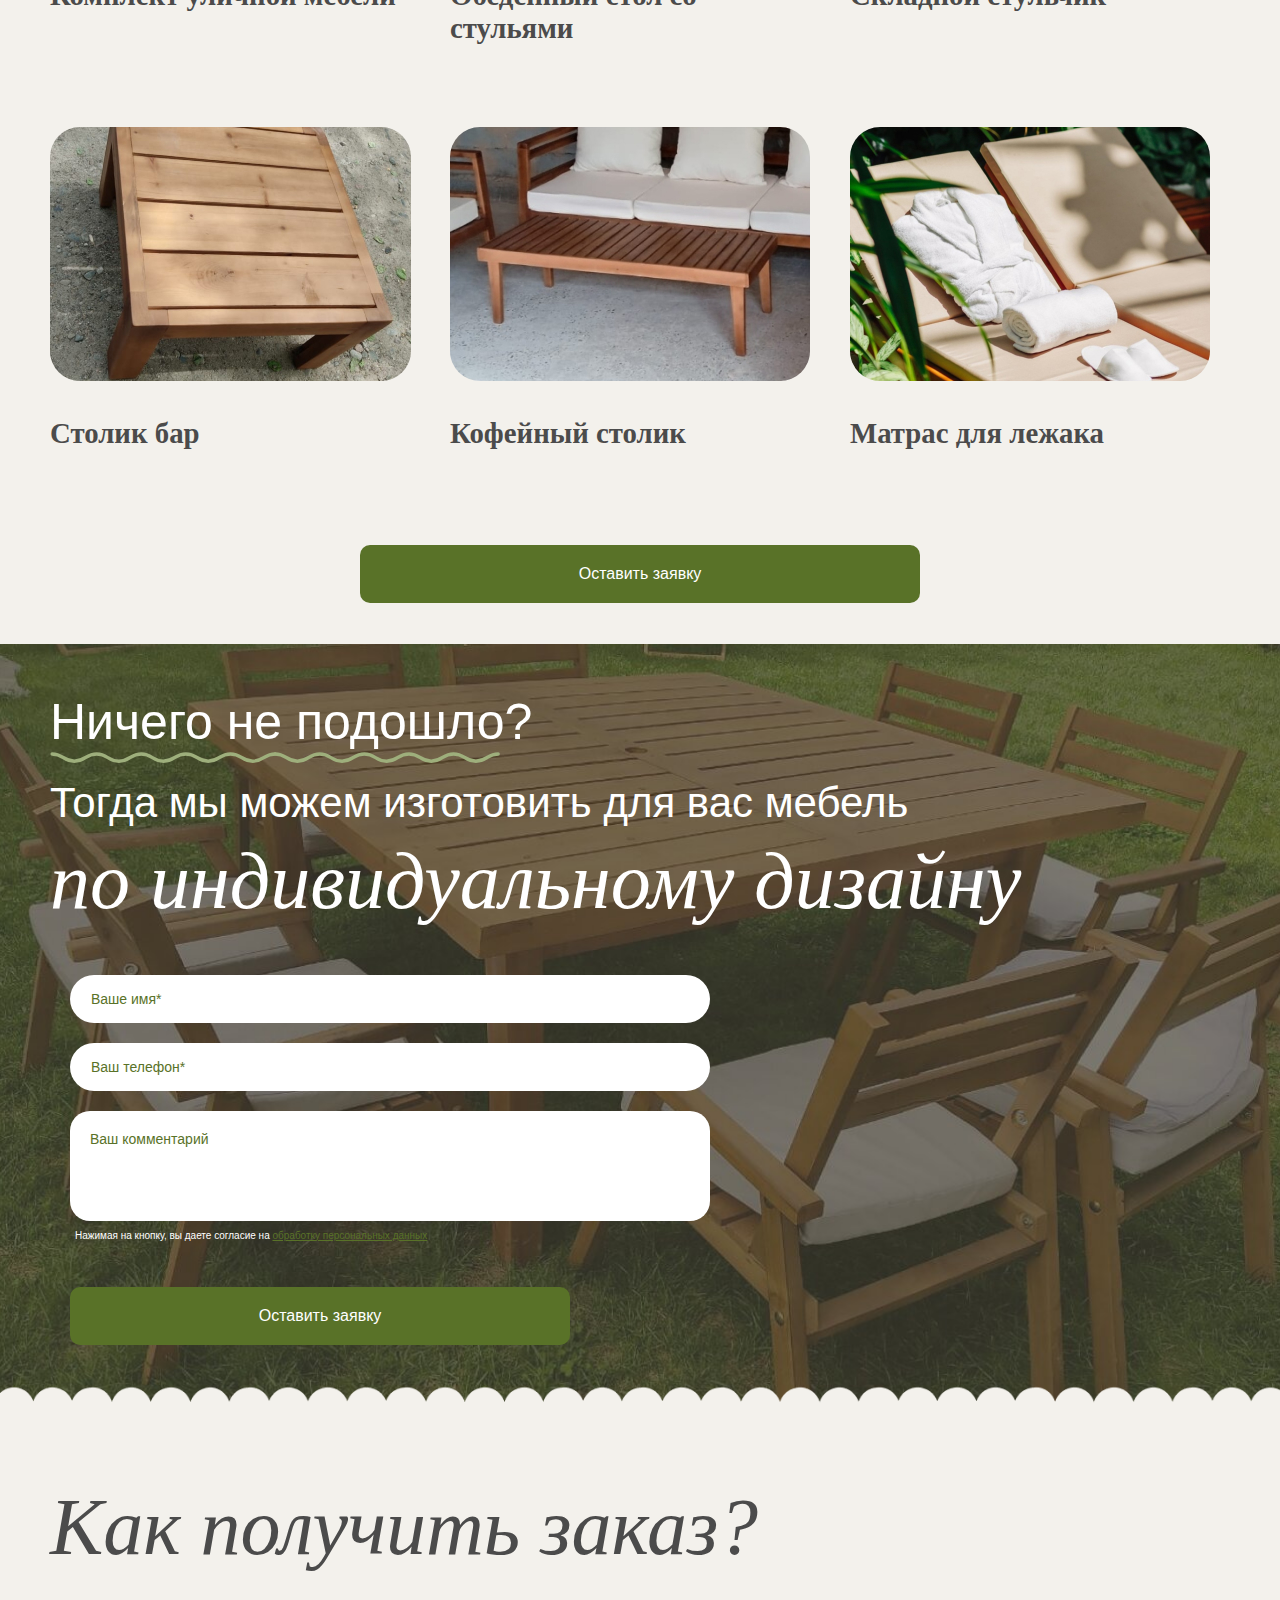
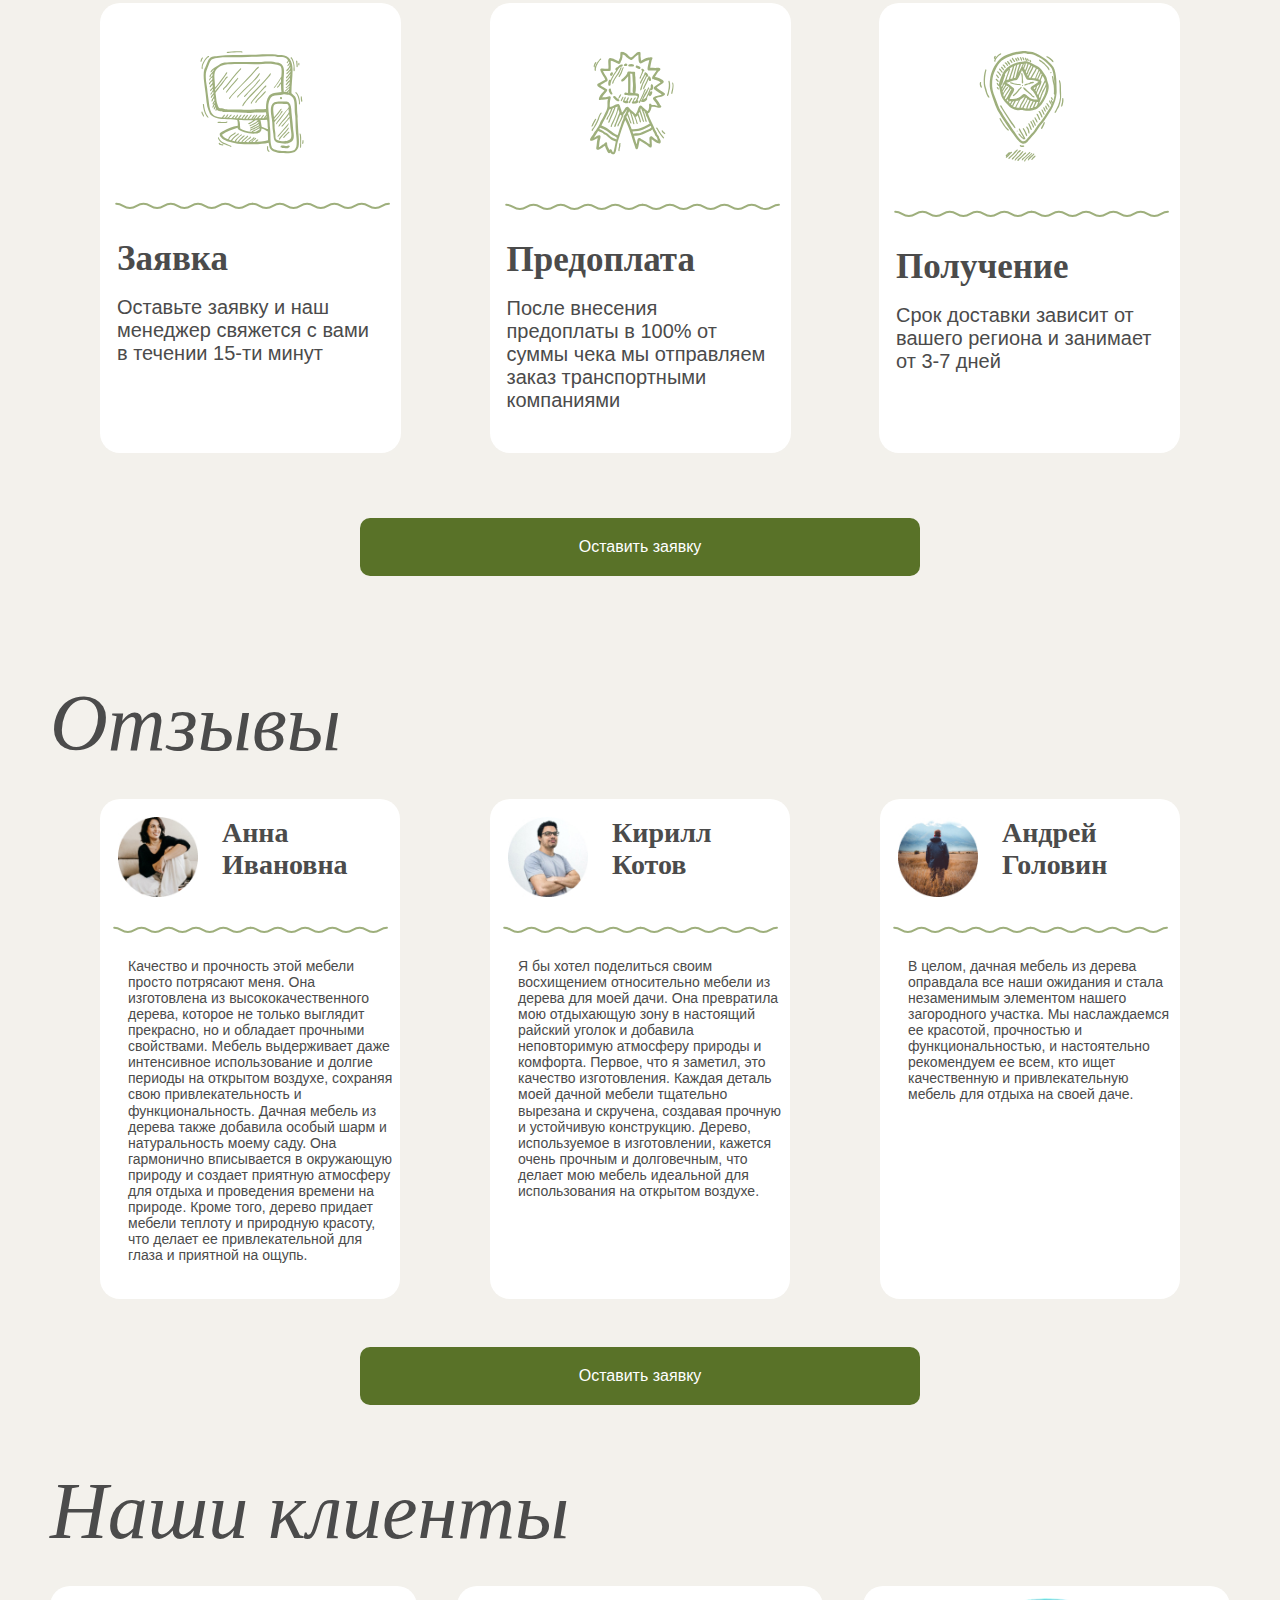
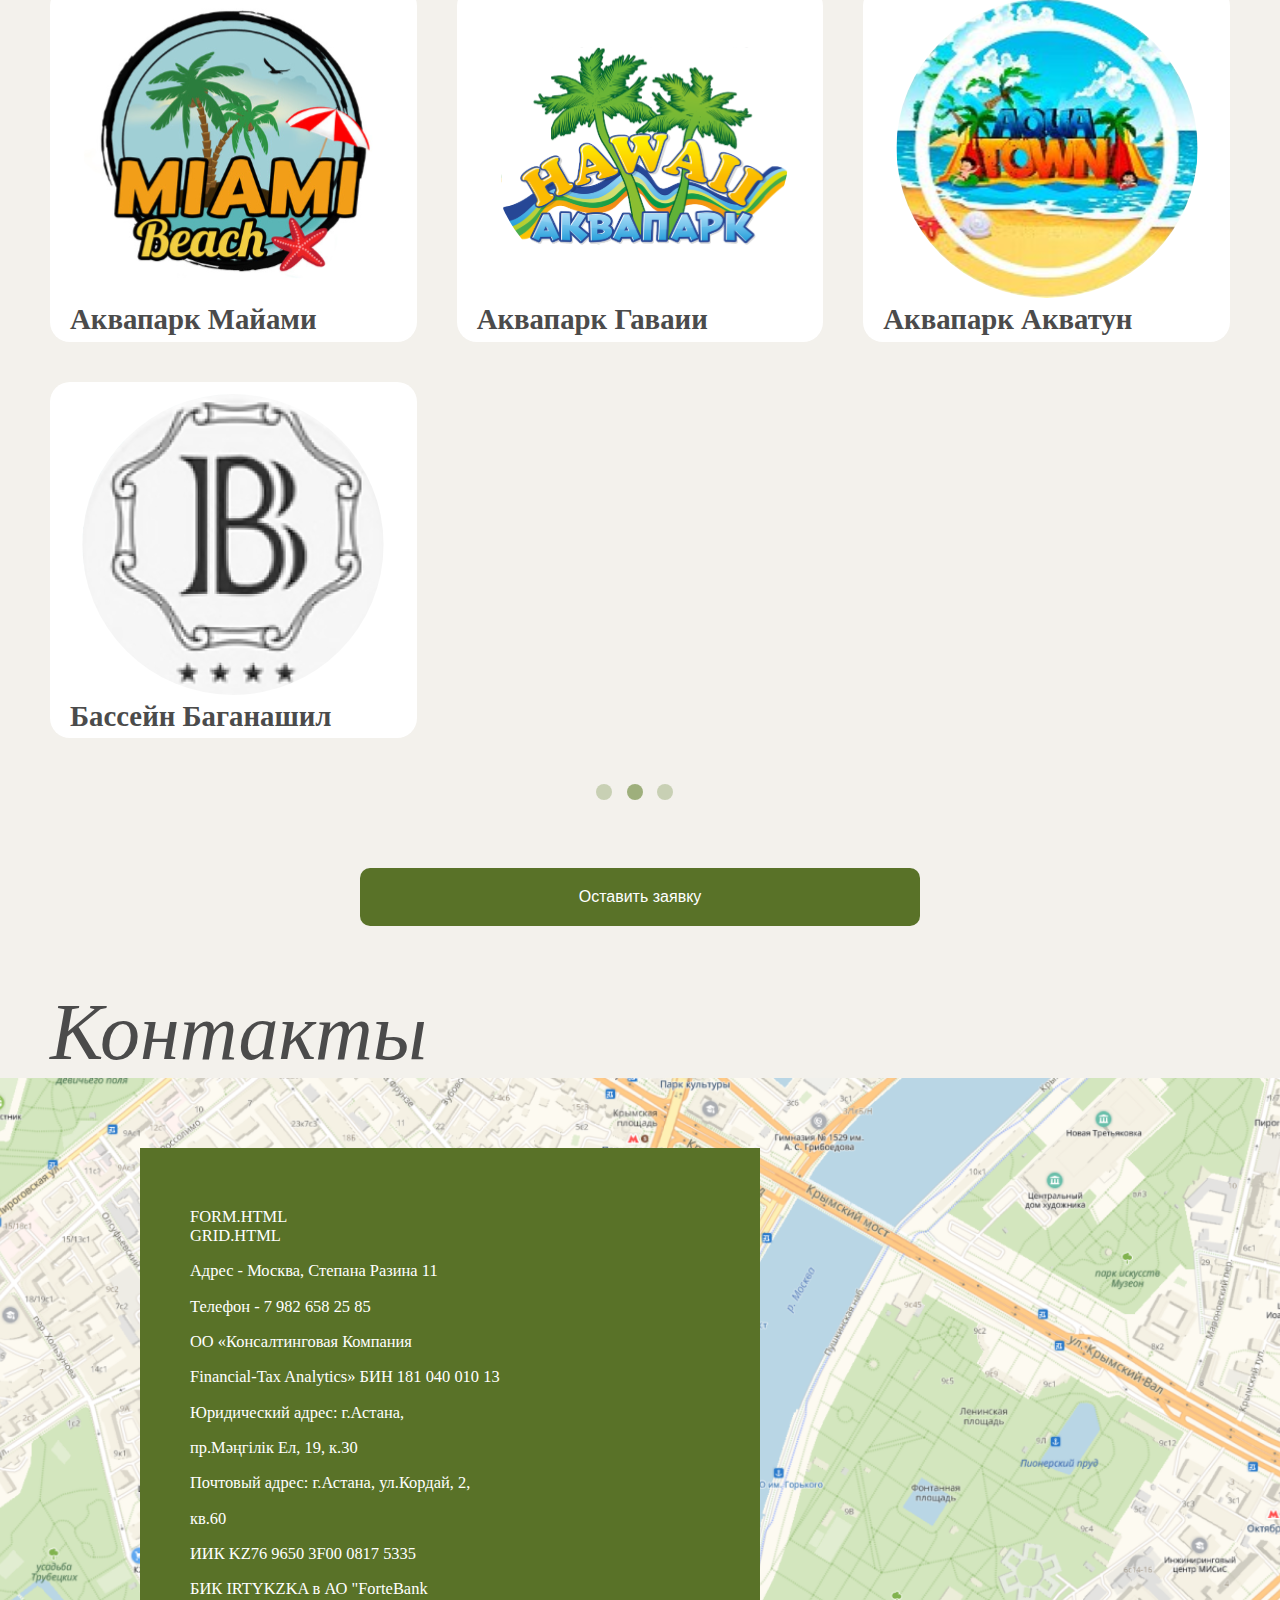
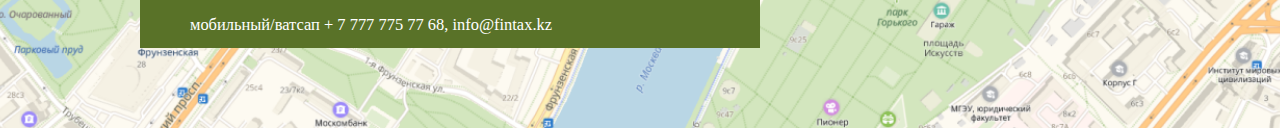
==== commit faae82e5: "commit" ====
--- a/index.html
+++ b/index.html
@@ -76,7 +76,7 @@
             <div>
                 <h2 class="ttl">О компании</h2>
                 <div class="info_sec">
-                    <img class="info_img" src="img/shlif.jpg" alt=" ">
+                    <img class="info_img" src="img/shlif.jpg" alt="">
                     <ul class="info_ul">
                         <li class="info_cont">
                             <img src="img/Ellipse_about-2.svg" alt="" class="info_elip">
@@ -108,7 +108,7 @@
                 <h2 class="ttl">Об изделияx</h2>
                 <ul class="product_ul">
                     <li class="product_li product_obra">
-                        <img src="img/Group12.svg" alt=" " class="product_img">
+                        <img src="img/Group12.svg" alt="" class="product_img">
                         <div class="product_about">
                             <p class="product_ttl">Обработанное дерево</p>
                             <p class="product_p product_p-mrgn">Сохраняет <span class="product_p-f">первоначальный
@@ -118,7 +118,7 @@
                         <img src="img/цс1.png" alt="" class="product_bench">
                     </li>
                     <li class="product_li product_li-index product_natur">
-                        <img src="img/Group12.svg" alt=" " class="product_img">
+                        <img src="img/Group12.svg" alt="" class="product_img">
                         <div class="product_about">
                             <p class="product_ttl">Натуральное дерево</p>
                             <p class="product_p product_p-mrgn">Лиственница, ангарская сосна, дуб, карагач</p>
@@ -132,7 +132,7 @@
                         <a href="#yak" class="btn btn_txt product_btn btn_hide">Оставить заявку</a>
                     </li>
                     <li class="product_li product_li-index product_akril">
-                        <img src="img/Group12.svg" alt=" " class="product_img">
+                        <img src="img/Group12.svg" alt="" class="product_img">
                         <div class="product_about">
                             <p class="product_ttl ">Акриловая ткань</p>
                             <p class="product_p">Обладает <span class="product_p-f">водо- и грязеоталкивающими
@@ -223,18 +223,21 @@
             <div class="wrapper">
                 <div id="yak">
                     <h2 class="fb_ttl1">Ничего не подошло?</h2>
-                    <img class="fb_img" src="./img/wave.svg" alt=" ">
+                    <img class="fb_img" src="./img/wave.svg" alt="">
                     <p class="fb_ttl2">Тогда мы можем изготовить для вас мебель</p>
                     <p class="fb_ttl3">по индивидуальному дизайну</p>
                 </div>
                 <form class="frm">
                     <label for="form_name">
+                        <span class="sr-only">Name</span>
                         <input class="frm_name" type="text" id="form_name" placeholder="Ваше имя*" required>
                     </label>
                     <label for="form_tel">
+                        <span class="sr-only">Phone</span>
                         <input class="frm_name" type="tel" id="form_tel" placeholder="Ваш телефон*" required>
                     </label>
                     <label for="form_comment">
+                        <span class="sr-only">Comment</span>
                         <textarea class="frm_com textarea" id="form_comment" placeholder="Ваш комментарий"></textarea>
                     </label>
                     <p class="frm_p-wh">Нажимая на кнопку, вы даете согласие на <a href=" " class="frm_p-gr">обработку
@@ -251,9 +254,9 @@
                 <h2 class="ttl faq_ttl-align">Как получить заказ?</h2>
                 <ul class="faq_container">
                     <li class="faq_li">
-                        <img src="./img/zayavka.svg" alt=" " class="faq_img-align">
-                        <div>
-                            <img class="faq_wave" src="./img/wave.svg" alt=" ">
+                        <img src="./img/zayavka.svg" alt="" class="faq_img-align">
+                        <div>
+                            <img class="faq_wave" src="./img/wave.svg" alt="">
                         </div>
                         <div>
                             <p class="faq_ttl">Заявка</p>
@@ -261,9 +264,9 @@
                         </div>
                     </li>
                     <li class="faq_li">
-                        <img src="./img/predoplata.svg" alt=" " class="faq_img-align">
-                        <div>
-                            <img class="faq_wave" src="./img/wave.svg" alt=" ">
+                        <img src="./img/predoplata.svg" alt="" class="faq_img-align">
+                        <div>
+                            <img class="faq_wave" src="./img/wave.svg" alt="">
                         </div>
                         <div>
                             <p class="faq_ttl">Предоплата</p>
@@ -273,9 +276,9 @@
                         </div>
                     </li>
                     <li class="faq_li">
-                        <img src="./img/poluch.svg" alt=" " class="faq_img-align">
-                        <div>
-                            <img class="faq_wave" src="./img/wave.svg" alt=" ">
+                        <img src="./img/poluch.svg" alt="" class="faq_img-align">
+                        <div>
+                            <img class="faq_wave" src="./img/wave.svg" alt="">
                         </div>
                         <div>
                             <p class="faq_ttl">Получение</p>
@@ -292,10 +295,10 @@
                 <ul class="rev_ul">
                     <li class="rev_li-flex">
                         <div class="rev_cont">
-                            <img src="./img/otz_1.jpg" alt=" " class="rev_img">
+                            <img src="./img/otz_1.jpg" alt="" class="rev_img">
                             <p class="rev_ttl">Анна Ивановна</p>
                         </div>
-                        <img src="./img/wave.svg" alt=" ">
+                        <img src="./img/wave.svg" alt="">
                         <p class="rev_p">
                             Качество и прочность этой мебели
                             просто потрясают меня. Она
@@ -321,10 +324,10 @@
                     </li>
                     <li class="rev_li-flex">
                         <div class="rev_cont">
-                            <img src="./img/otz_2.jpg" alt=" " class="rev_img">
+                            <img src="./img/otz_2.jpg" alt="" class="rev_img">
                             <p class="rev_ttl">Кирилл Котов</p>
                         </div>
-                        <img src="./img/wave.svg" alt=" ">
+                        <img src="./img/wave.svg" alt="">
                         <p class="rev_p">
                             Я бы хотел поделиться своим
                             восхищением относительно мебели
@@ -347,10 +350,10 @@
                     </li>
                     <li class="rev_li-flex">
                         <div class="rev_cont">
-                            <img src="./img/otz_3.jpg" alt=" " class="rev_img">
+                            <img src="./img/otz_3.jpg" alt="" class="rev_img">
                             <p class="rev_ttl">Андрей Головин</p>
                         </div>
-                        <img src="./img/wave.svg" alt=" ">
+                        <img src="./img/wave.svg" alt="">
                         <p class="rev_p">
                             В целом, дачная мебель из
                             дерева оправдала все наши
--- a/CSS/style.css
+++ b/CSS/style.css
@@ -80,7 +80,7 @@
 }
 
 ::selection {
-  background-color: #9EAF7C;
+  background-color: #597228;
 }
 
 :root {
@@ -92,7 +92,7 @@
 }
 
 ::placeholder {
-  color: #9EAF7C;
+  color: #597228;
 }
 
 *:focus {
@@ -144,7 +144,7 @@
 .frm_bck {
   height: 65.1rem;
   background-image: url(../img/background_1.jpeg);
-  background-color: #9EAF7C;
+  background-color: #597228;
   width: 100%;
   height: 100%;
   z-index: -1;
@@ -224,7 +224,7 @@
 
 .btn,
 .faq_btn {
-  background-color: #9EAF7C;
+  background-color: #597228;
   margin: 3rem auto;
   display: block;
   border-radius: 1rem;
@@ -287,7 +287,7 @@
 .li_img-dos,
 .li_img-cot,
 .li_img-shi {
-  background-color: #9EAF7C;
+  background-color: #597228;
   padding: 1rem;
   border-radius: 100%;
   width: 6rem;
@@ -347,7 +347,7 @@
 }
 
 .info_txt-gr {
-  color: #9EAF7C;
+  color: #597228;
   font-size: calc(7rem + 1vw);
   text-align: center;
   font-family: Philosopher, serif;
@@ -369,7 +369,7 @@
   font-family: Philosopher, serif;
   font-weight: 700;
   text-align: center;
-  color: #9EAF7C;
+  color: #597228;
   margin: 5.3rem 0px 0px;
 }
 
@@ -572,7 +572,7 @@
   font-size: 1rem;
   font-family: inter, sans-serif;
   text-align: center;
-  color: #9EAF7C;
+  color: #597228;
   font-weight: 400;
 }
 
@@ -725,7 +725,7 @@
 }
 
 .con_bck {
-  background-color: #9EAF7C;
+  background-color: #597228;
   width: 100%;
   height: 100%;
 }
@@ -803,7 +803,7 @@
     font-size: 1.8rem;
     font-weight: 400;
     text-decoration: none;
-    border: #9EAF7C;
+    border: #597228;
     border-style: solid;
     border-radius: 10rem;
     border-width: 1.5px;
@@ -825,7 +825,7 @@
 
   .head_txt:hover,
   .head_txt:focus {
-    color: #9EAF7C;
+    color: #597228;
     text-decoration-line: underline;
   }
 
@@ -1012,7 +1012,7 @@
   }
 
   .btn_cat {
-    background-color: #9EAF7C;
+    background-color: #597228;
     display: block;
     border-radius: 1rem;
     text-decoration: none;
@@ -1093,7 +1093,7 @@
     display: block;
     z-index: 2;
     position: absolute;
-    background-color: #9EAF7C;
+    background-color: #597228;
     width: 62rem;
     height: 50rem;
     margin: 7rem auto 5rem 14rem;
@@ -1148,7 +1148,7 @@
     font-size: 1.8rem;
     font-weight: 400;
     text-decoration: none;
-    border: #9EAF7C;
+    border: #597228;
     border-style: solid;
     border-radius: 10rem;
     border-width: 1.5px;
@@ -1170,7 +1170,7 @@
 
   .head_txt:hover,
   .head_txt:focus {
-    color: #9EAF7C;
+    color: #597228;
     text-decoration-line: underline;
   }
 
@@ -1340,7 +1340,7 @@
   }
 
   .btn_cat {
-    background-color: #9EAF7C;
+    background-color: #597228;
     display: block;
     border-radius: 1rem;
     text-decoration: none;
@@ -1420,7 +1420,7 @@
   .con_bck {
     display: block;
     position: absolute;
-    background-color: #9EAF7C;
+    background-color: #597228;
     width: 62rem;
     height: 50rem;
     margin: 7rem auto 5rem 14rem;
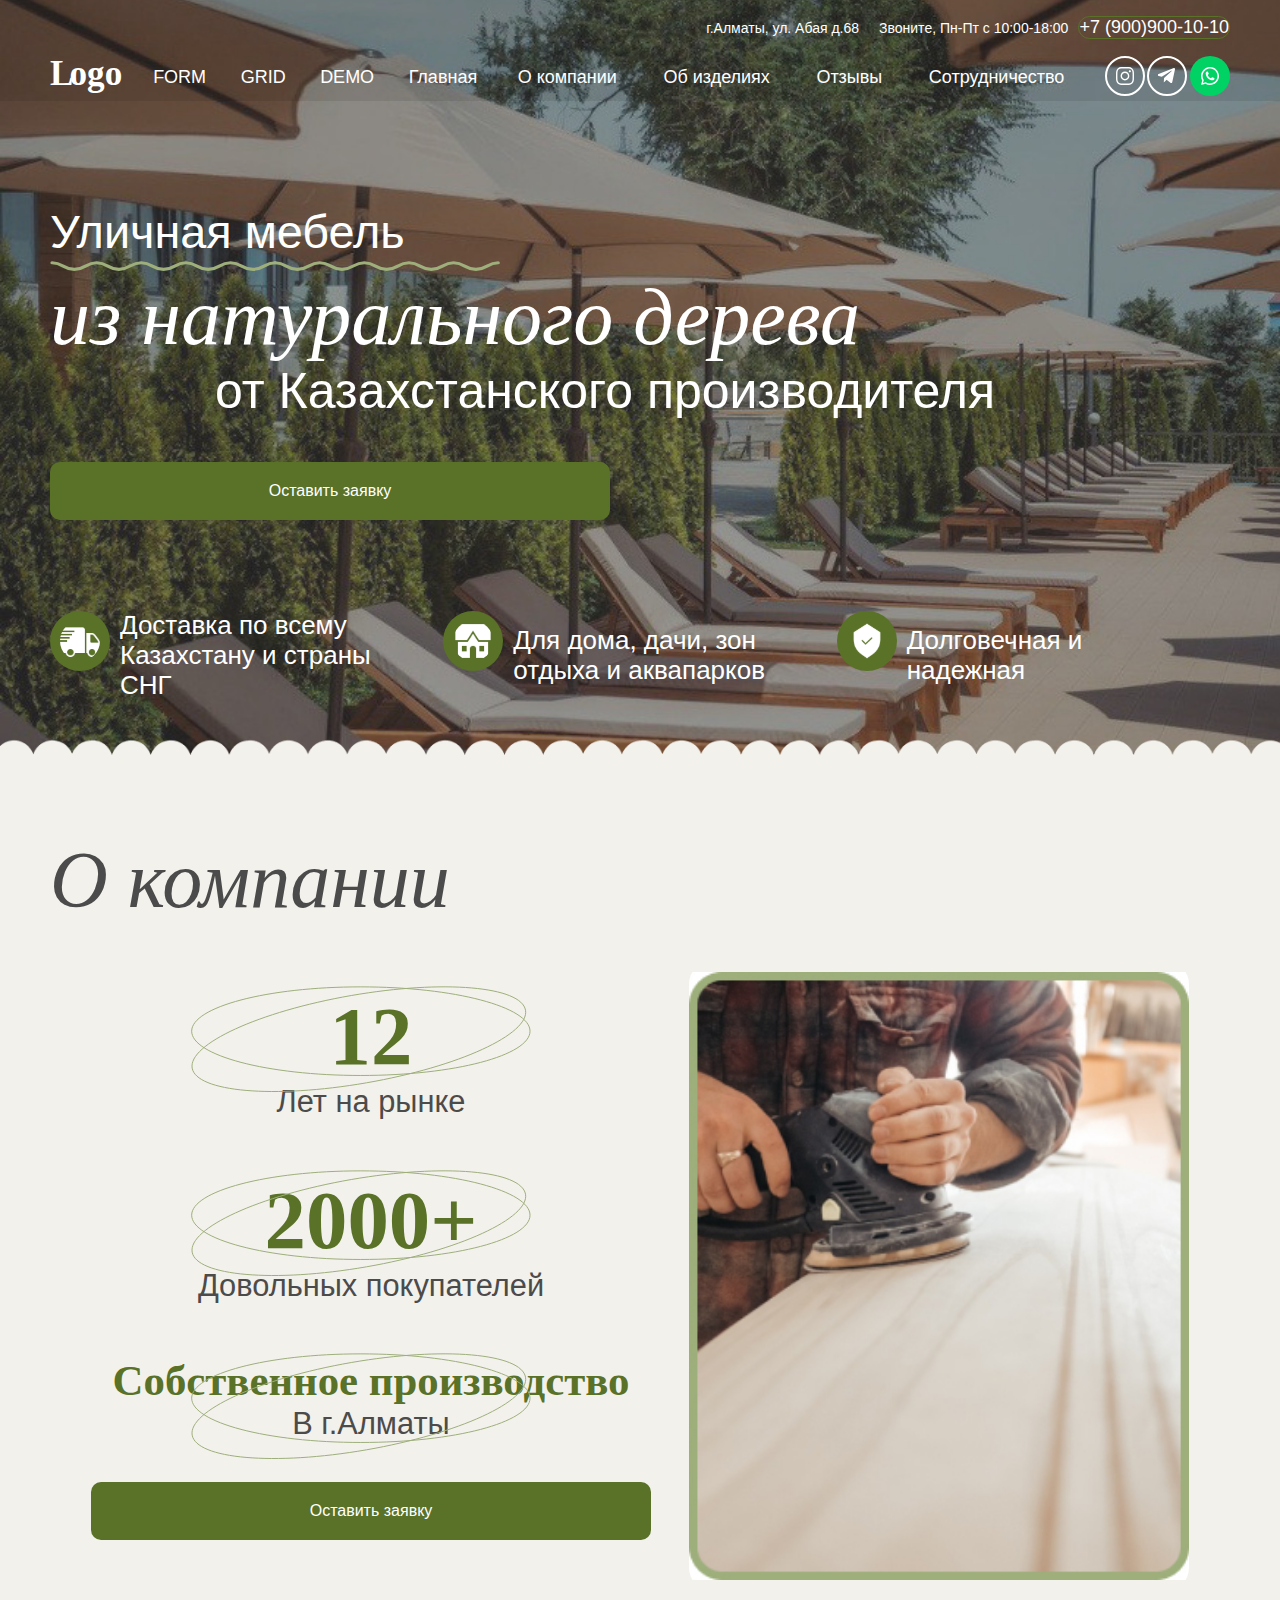
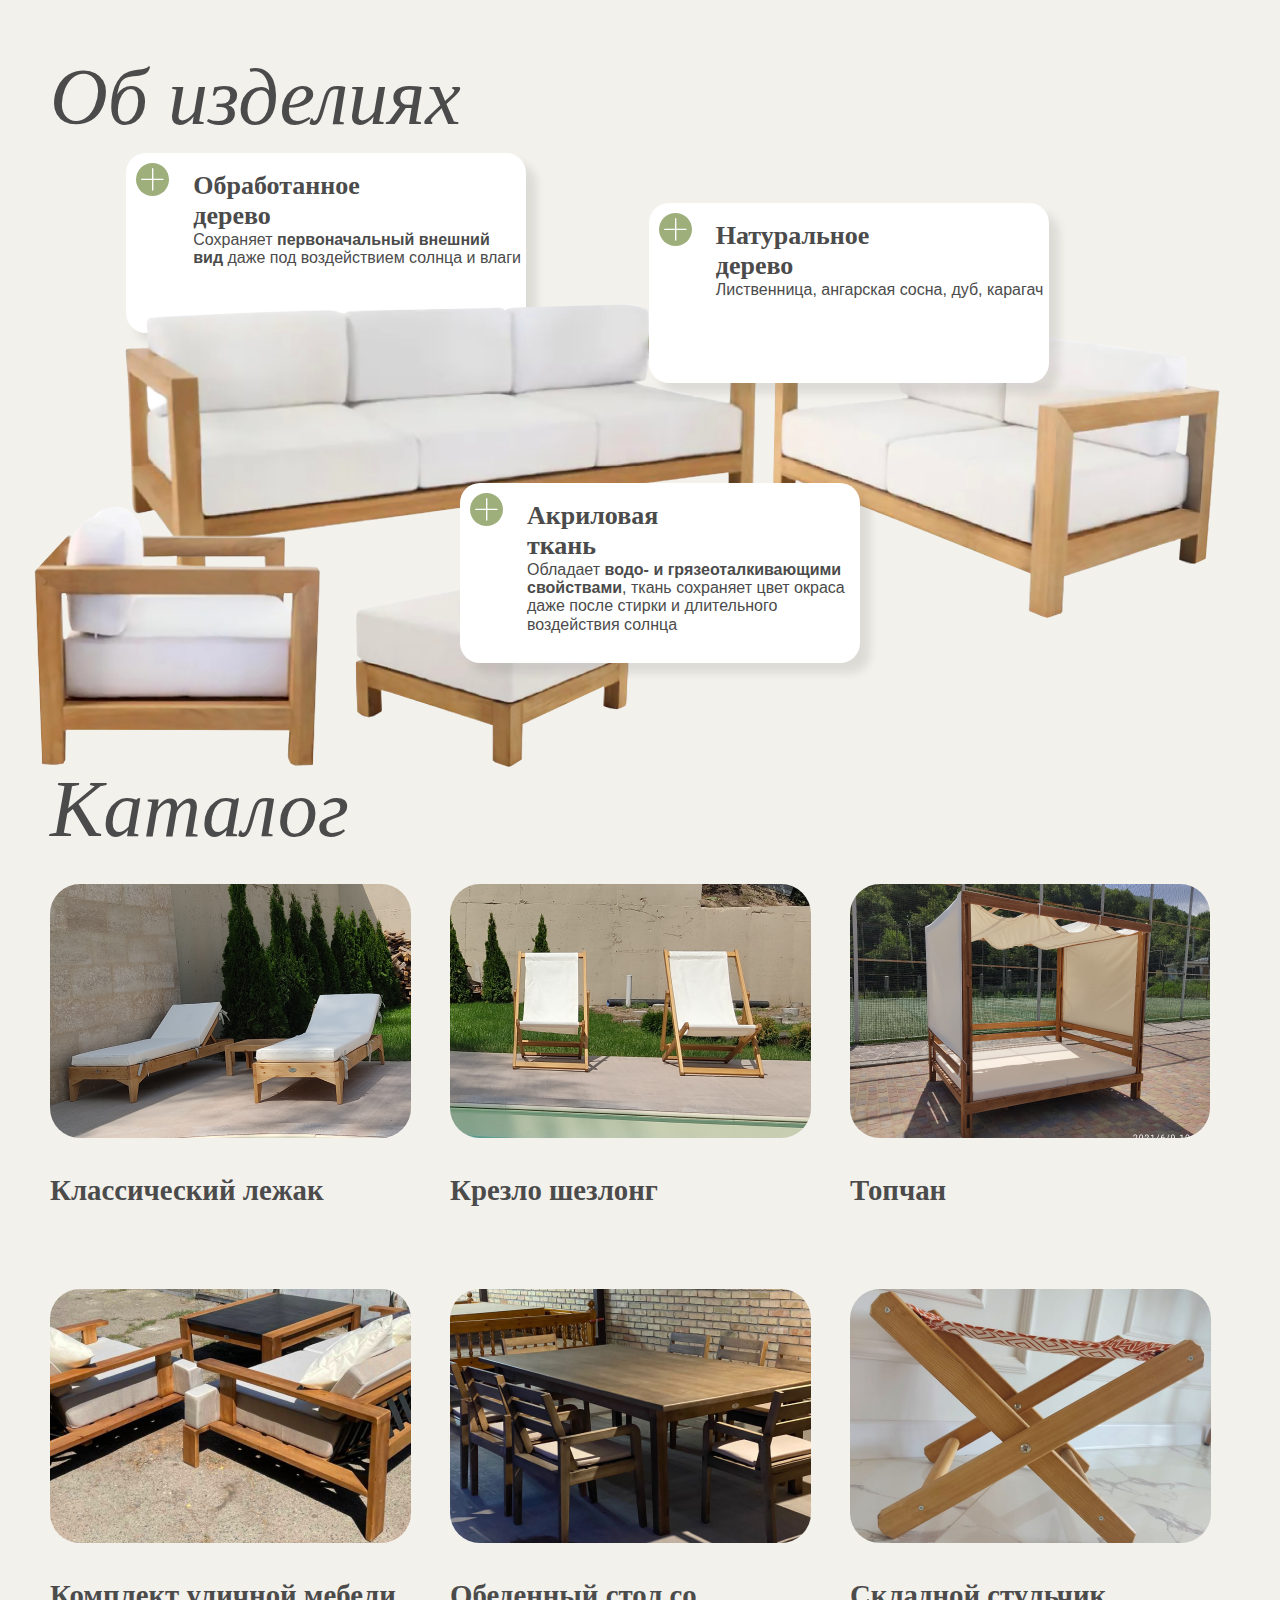
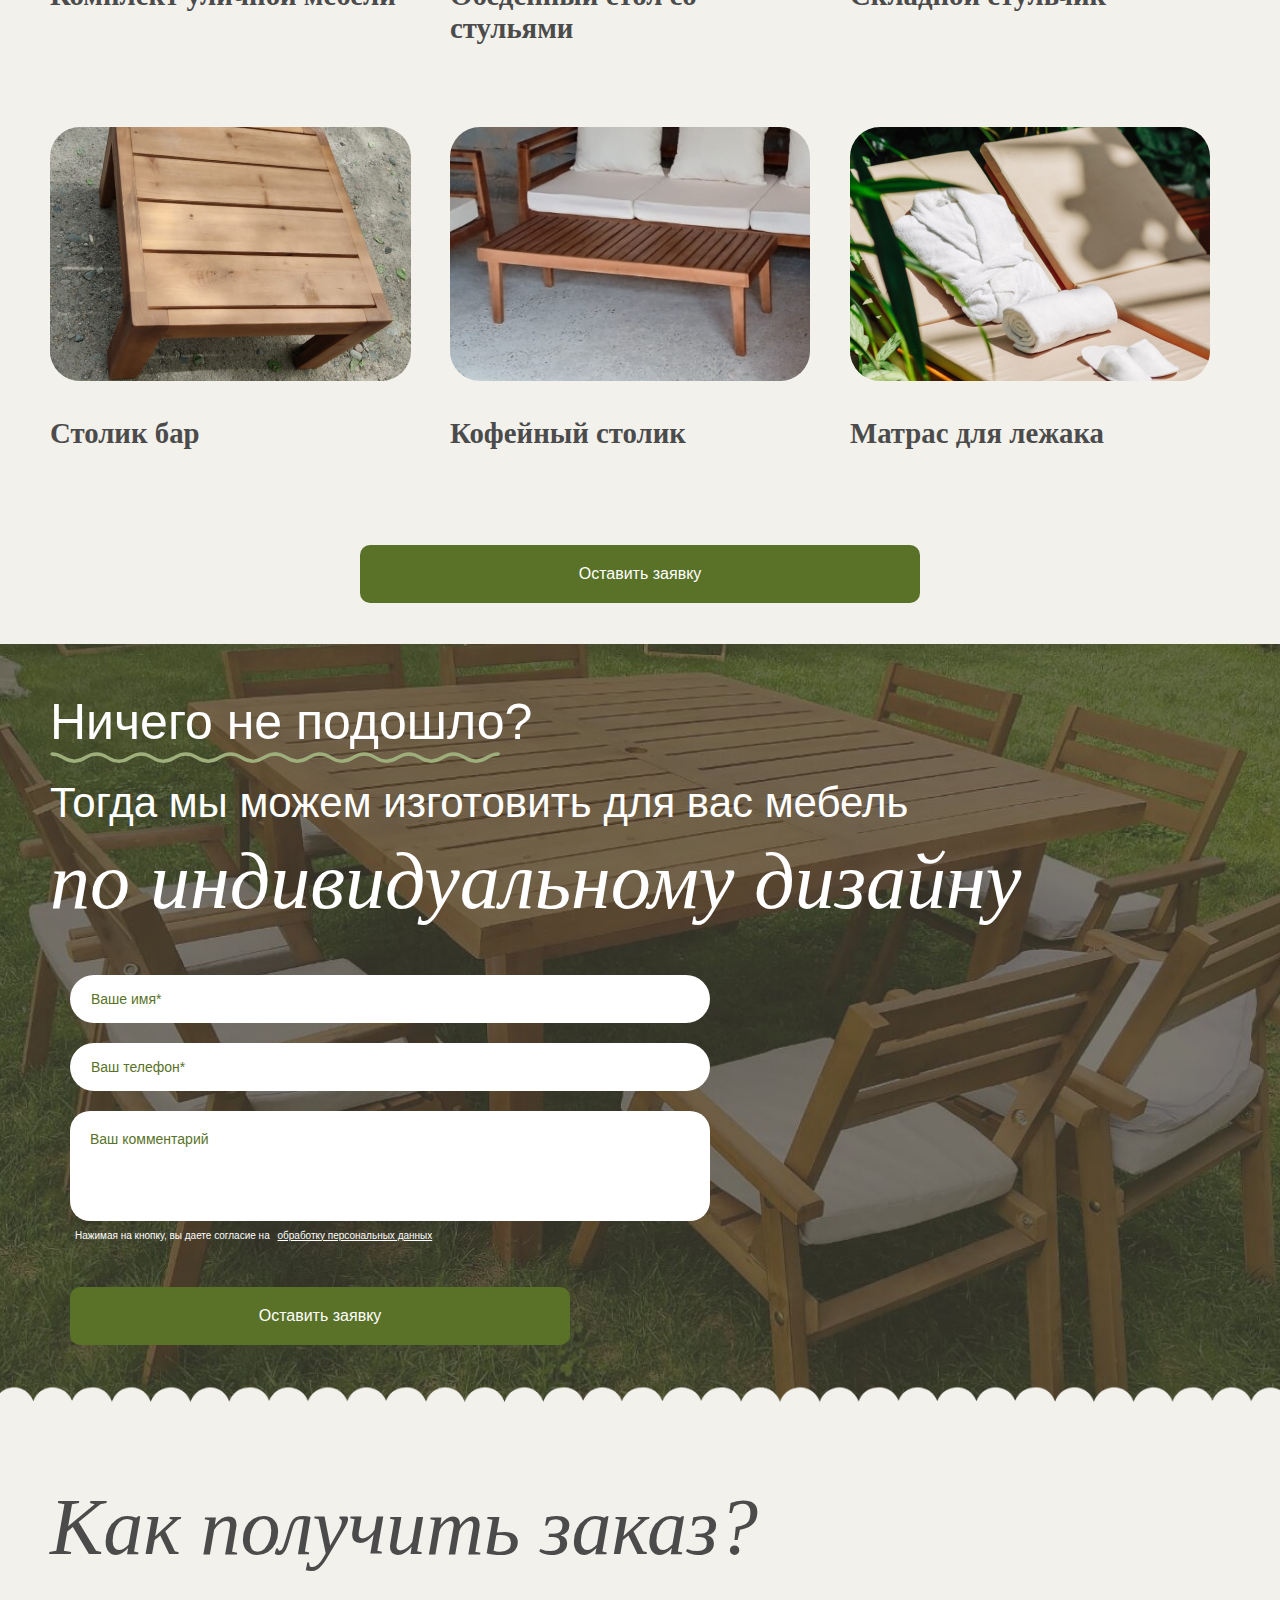
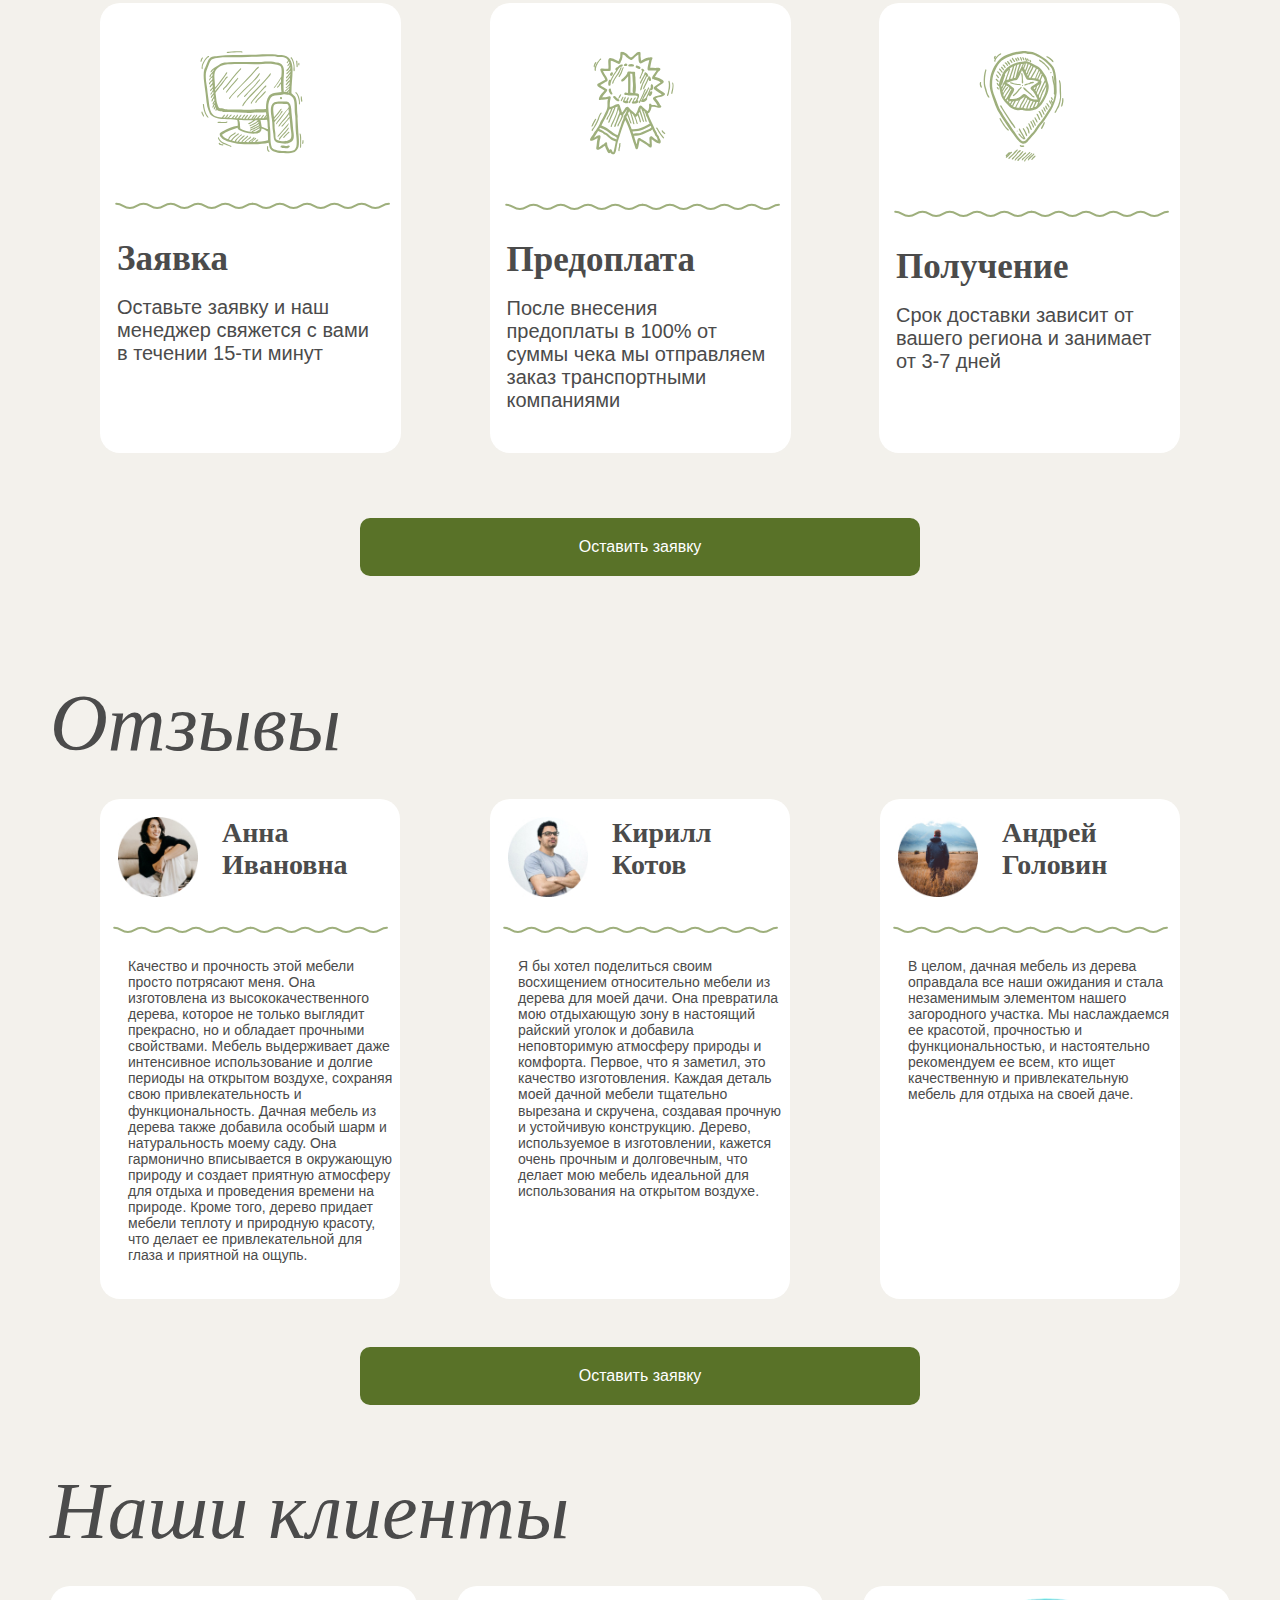
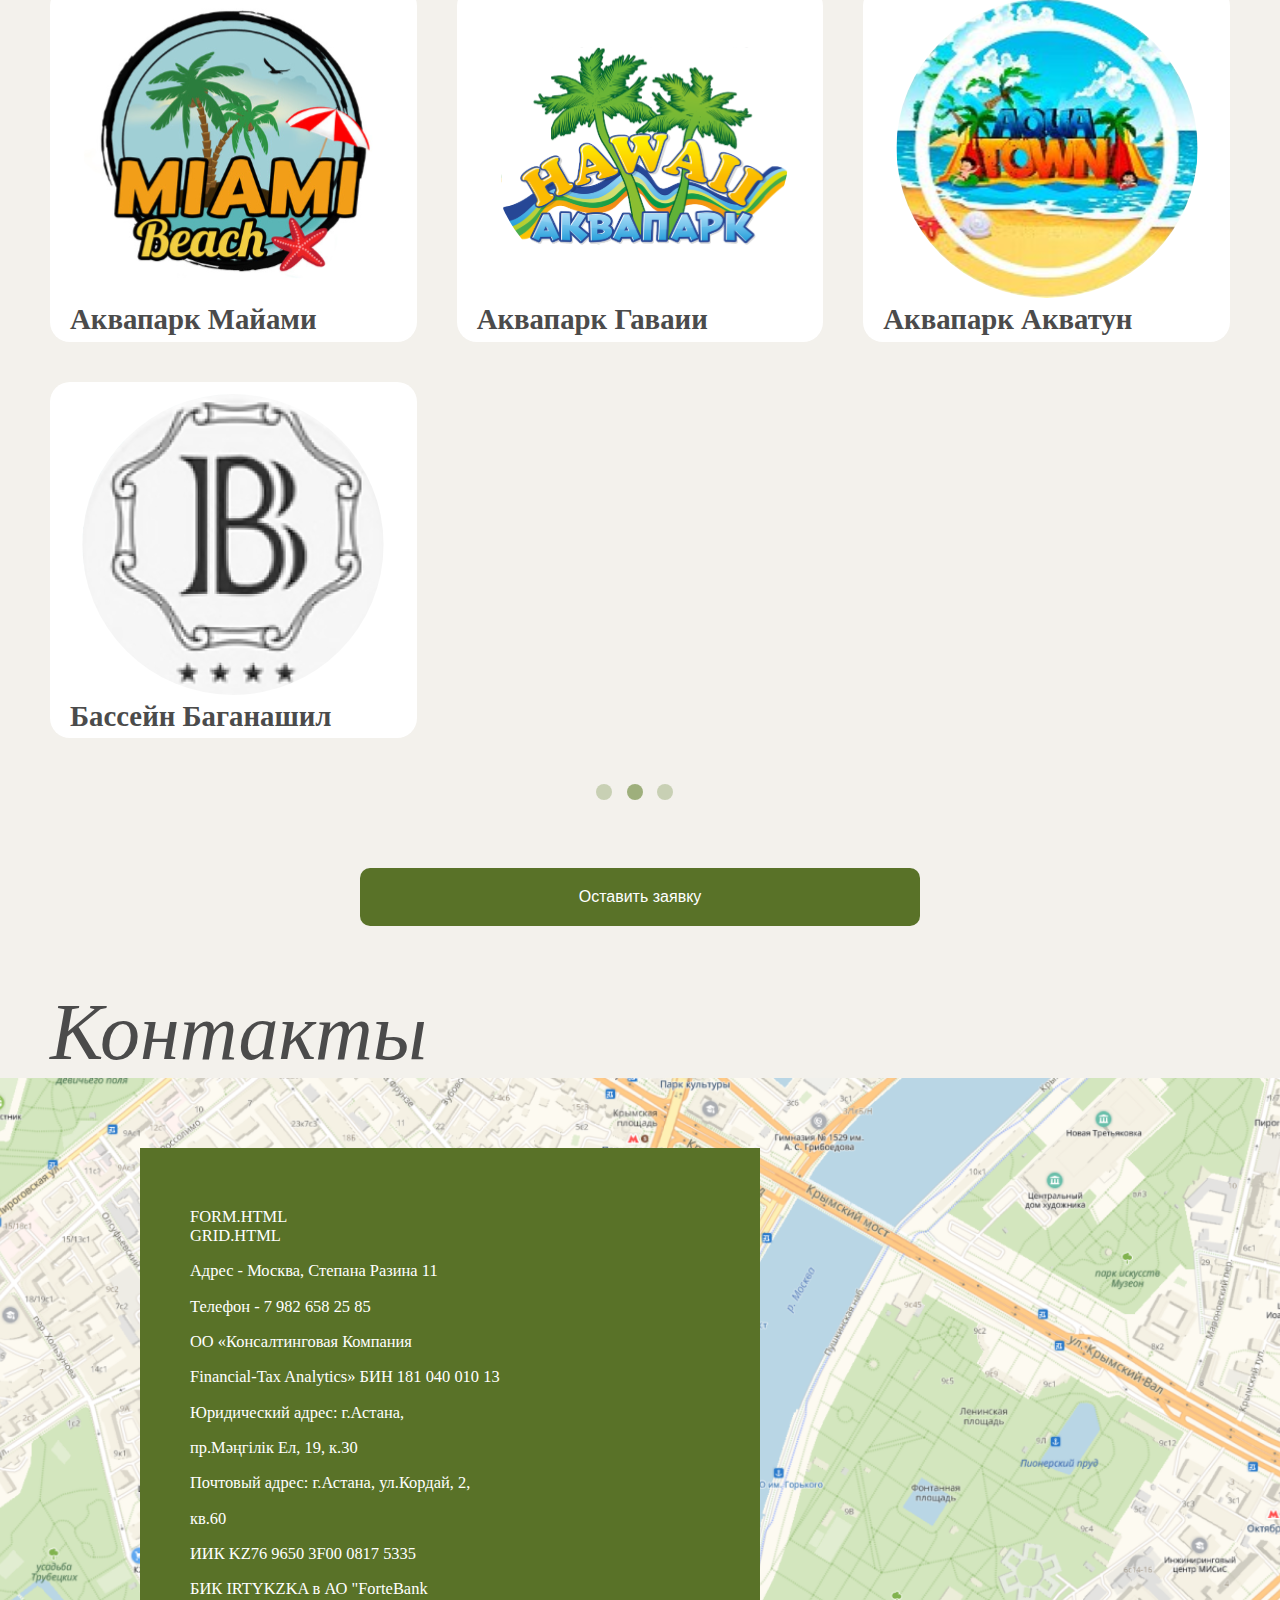
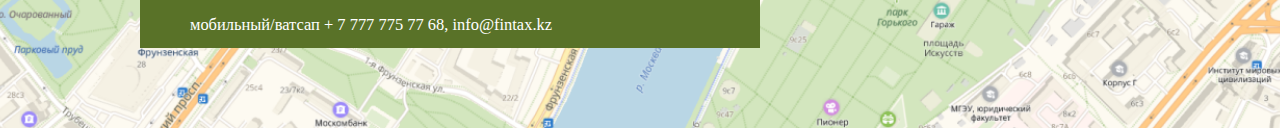
==== commit 467a5914: "commit" ====
--- a/index.html
+++ b/index.html
@@ -240,7 +240,7 @@
                         <span class="sr-only">Comment</span>
                         <textarea class="frm_com textarea" id="form_comment" placeholder="Ваш комментарий"></textarea>
                     </label>
-                    <p class="frm_p-wh">Нажимая на кнопку, вы даете согласие на <a href=" " class="frm_p-gr">обработку
+                    <p class="frm_p-wh">Нажимая на кнопку, вы даете согласие на <a href=" " class="frm_p-wh">обработку
                             персональных данных</a></p>
                     <button class="btn btn_txt btn_fb" type="submit">Оставить заявку</button>
                 </form>
--- a/CSS/style.css
+++ b/CSS/style.css
@@ -78,7 +78,9 @@
 * {
   box-sizing: border-box;
 }
-
+header {
+  background-color: #00000015;
+}
 ::selection {
   background-color: #597228;
 }
@@ -163,6 +165,7 @@
 }
 
 .head_menu {
+  
   padding-left: 10rem;
   width: 100%;
   height: 100%;
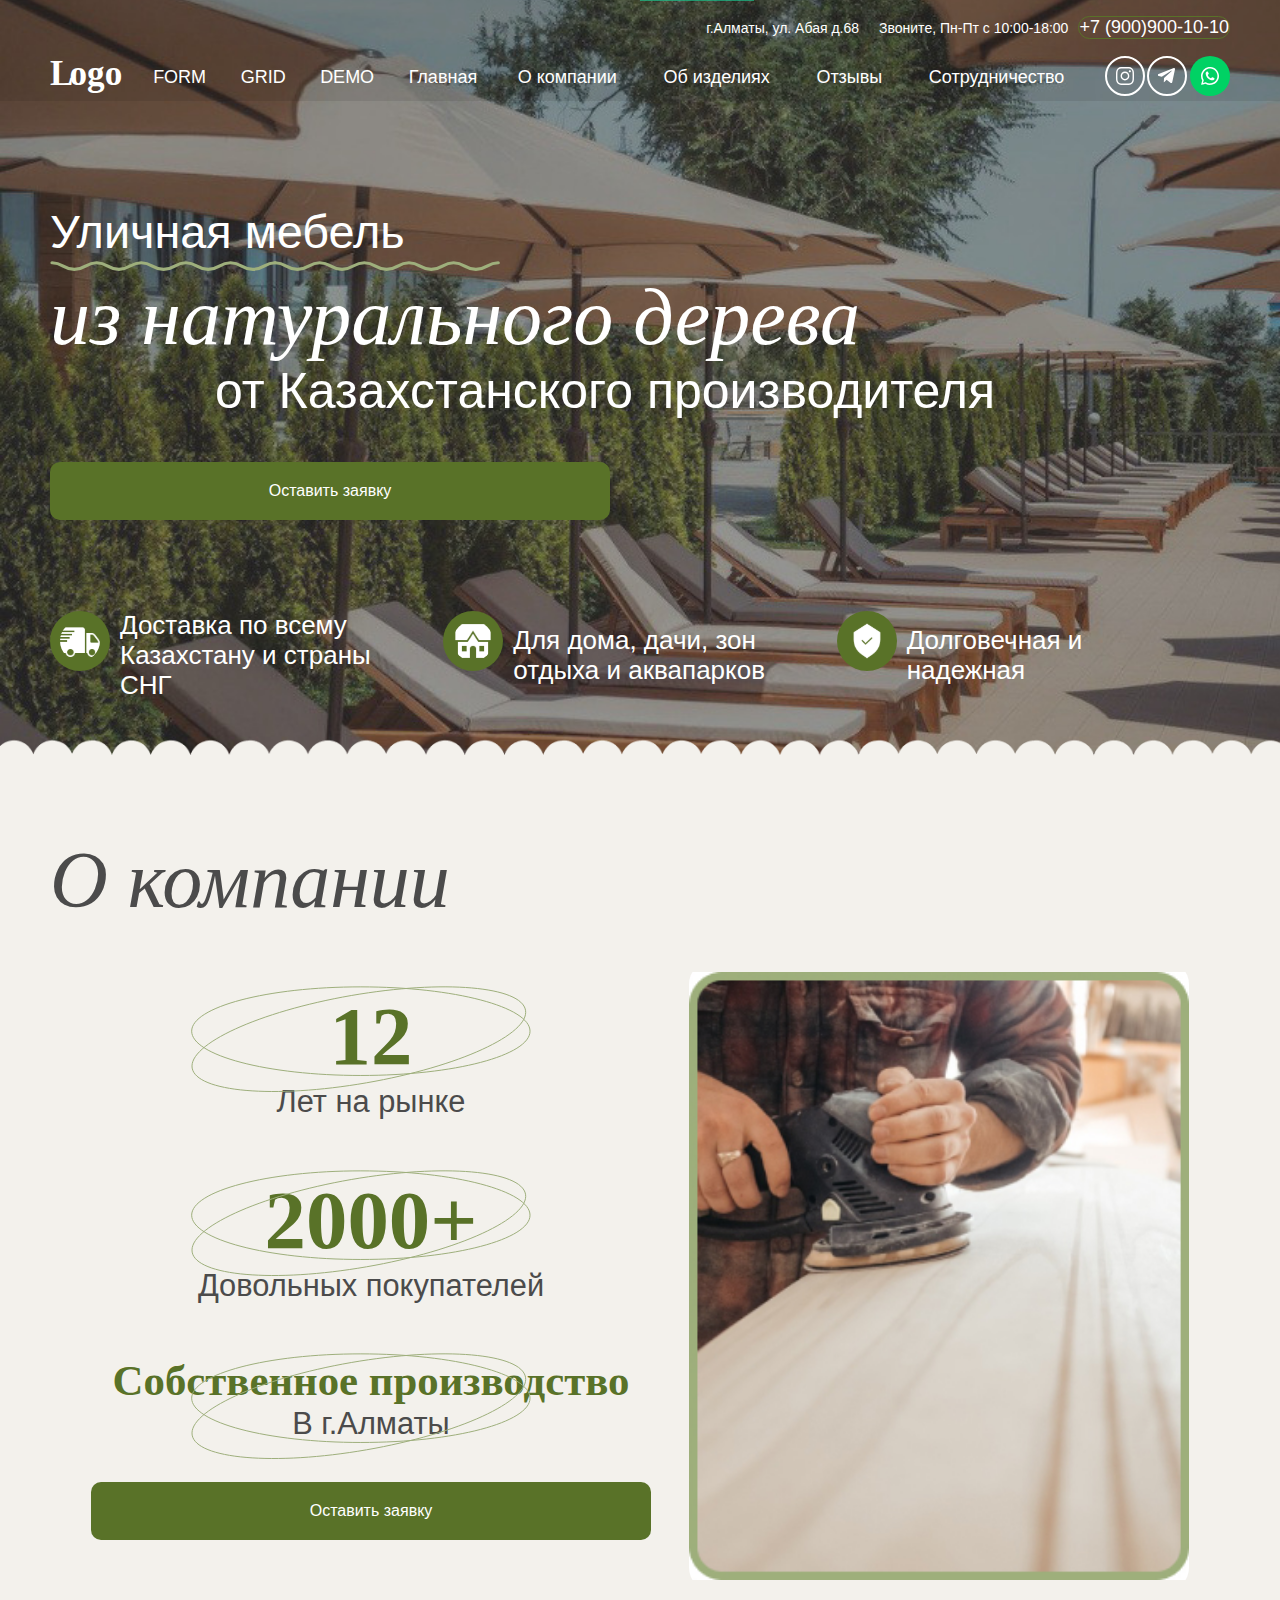
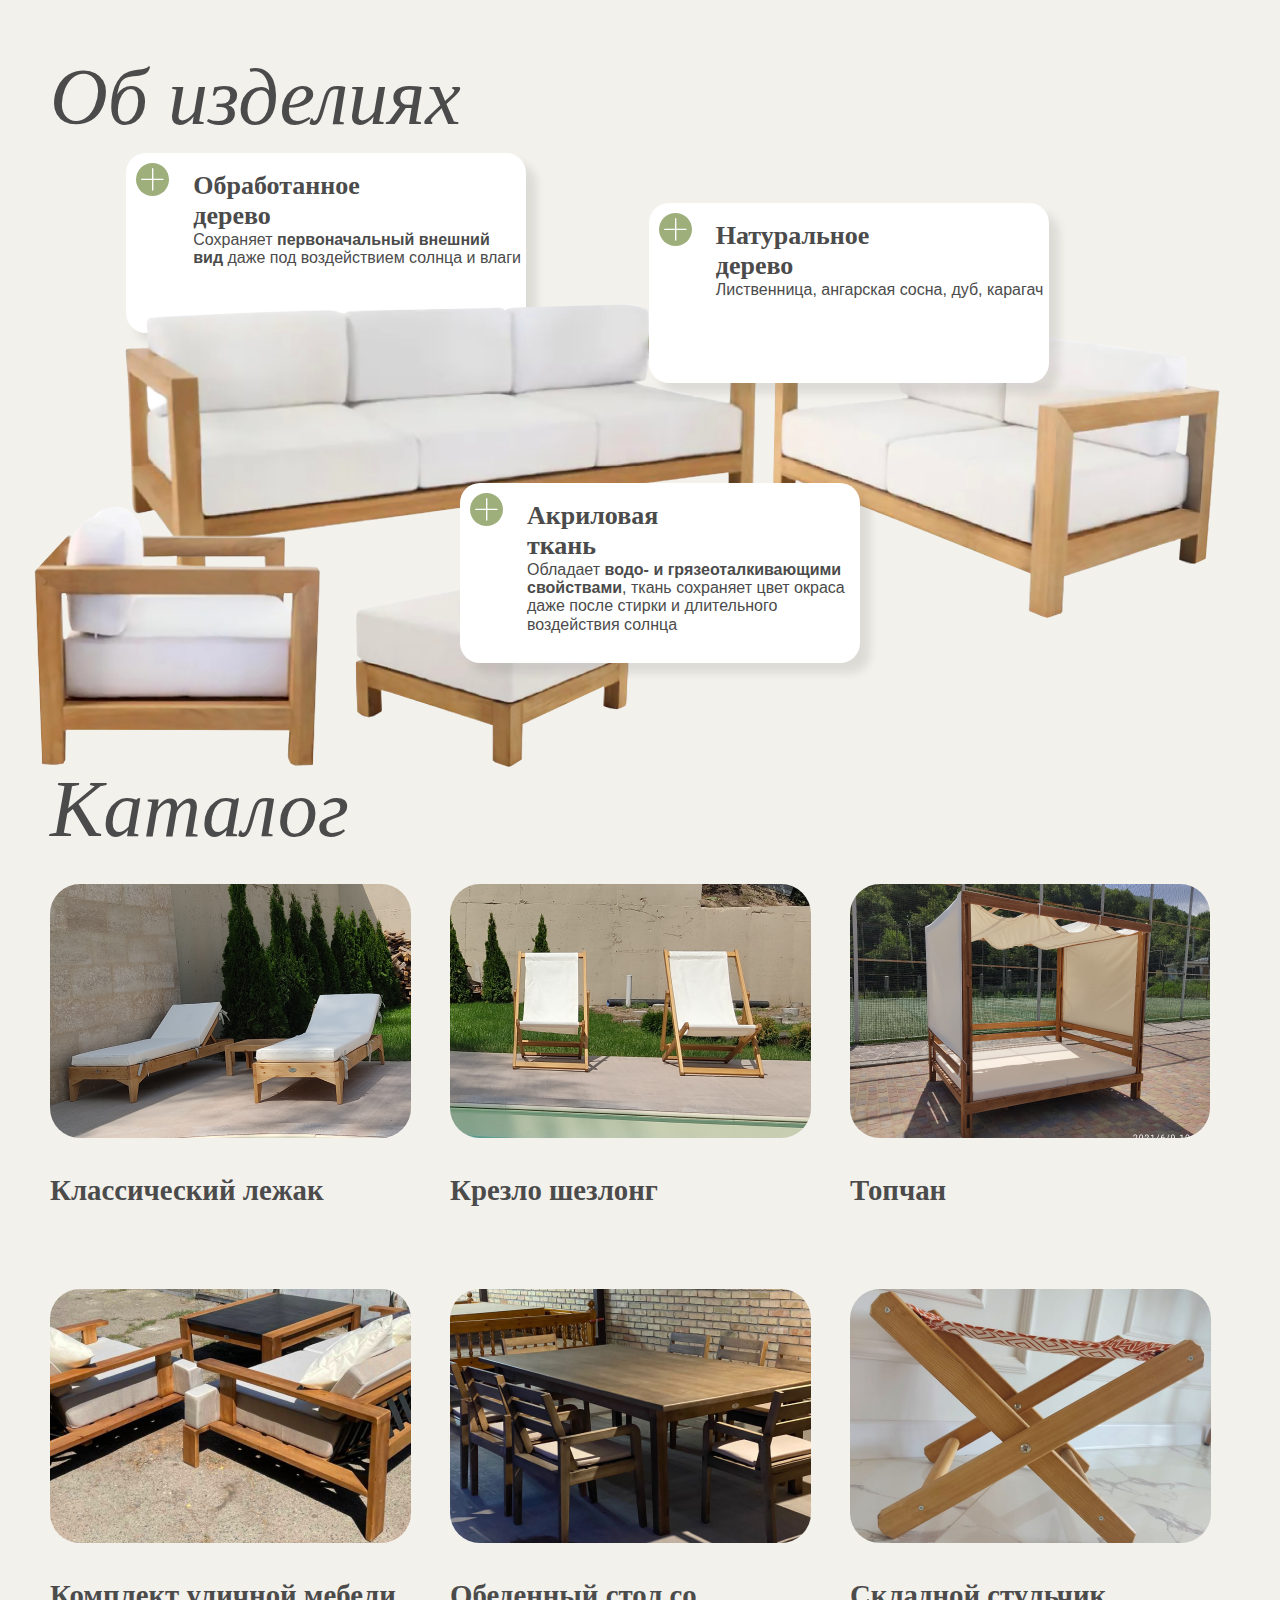
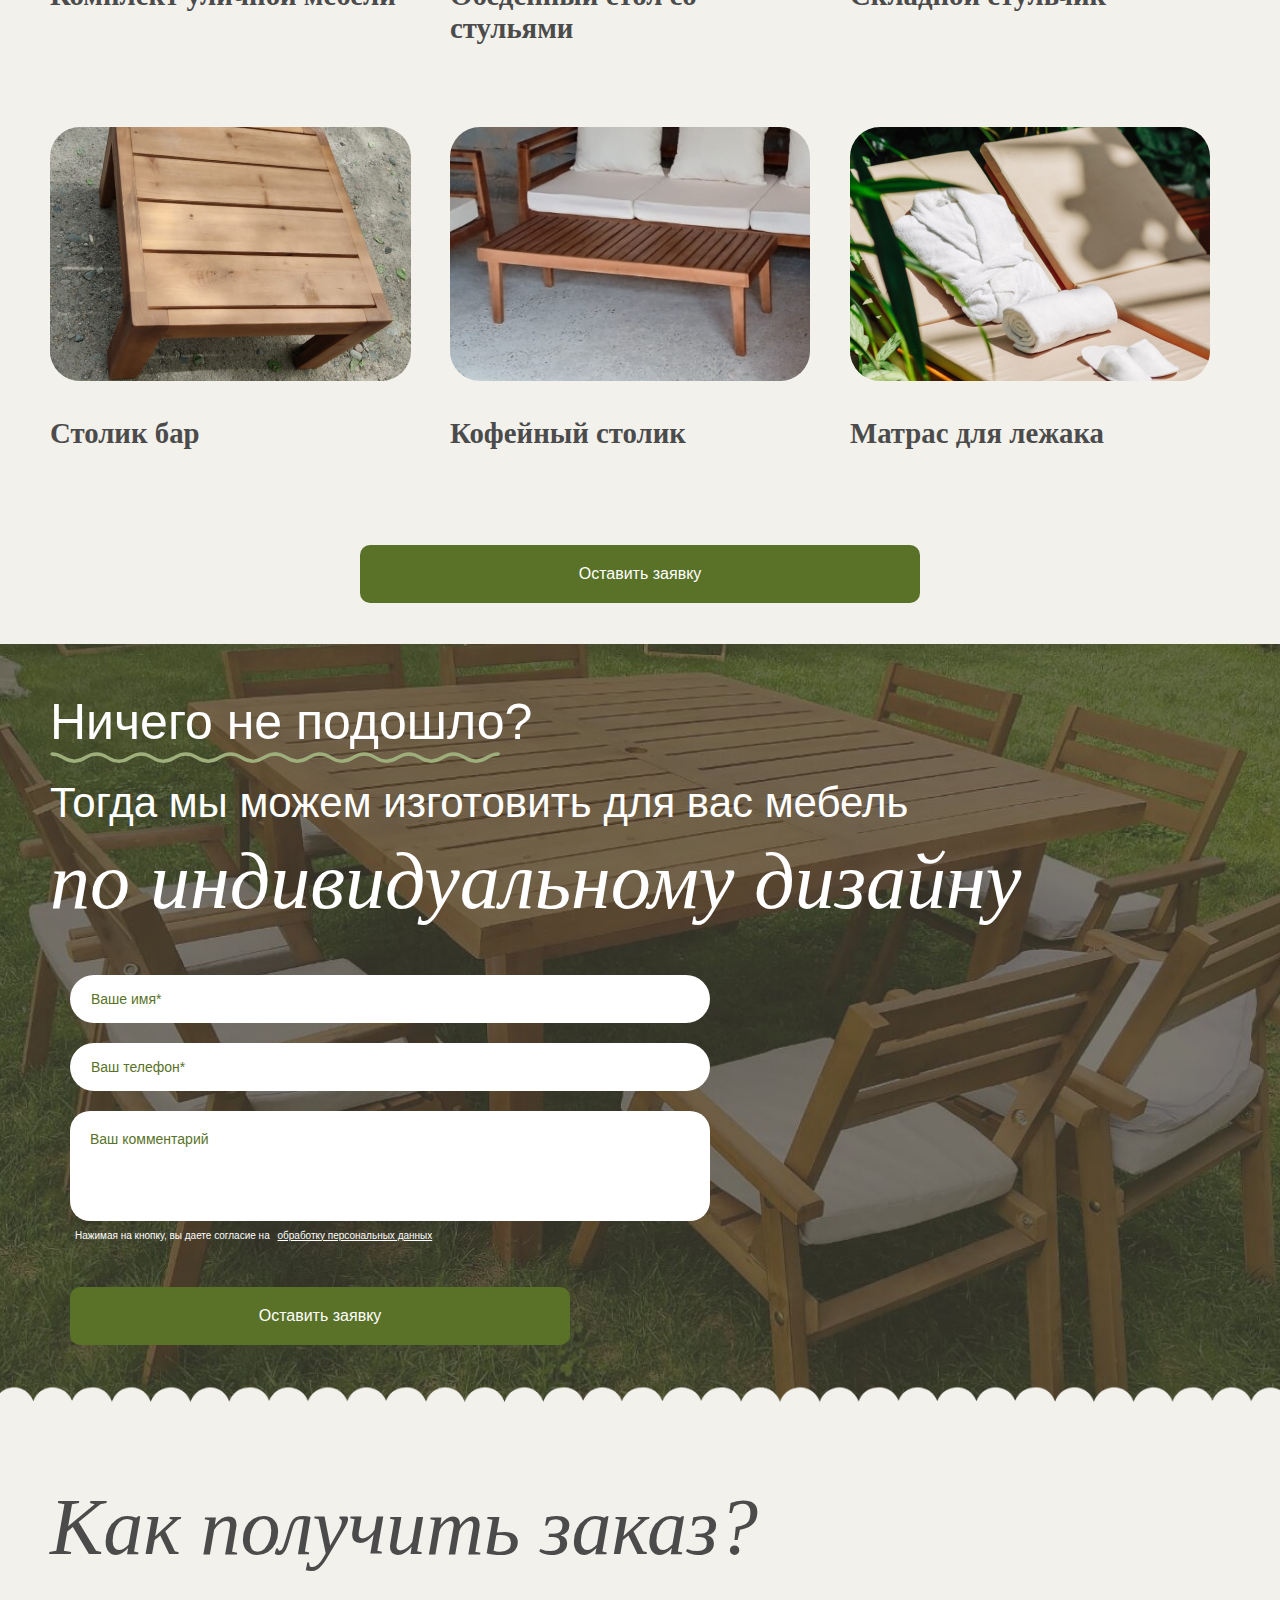
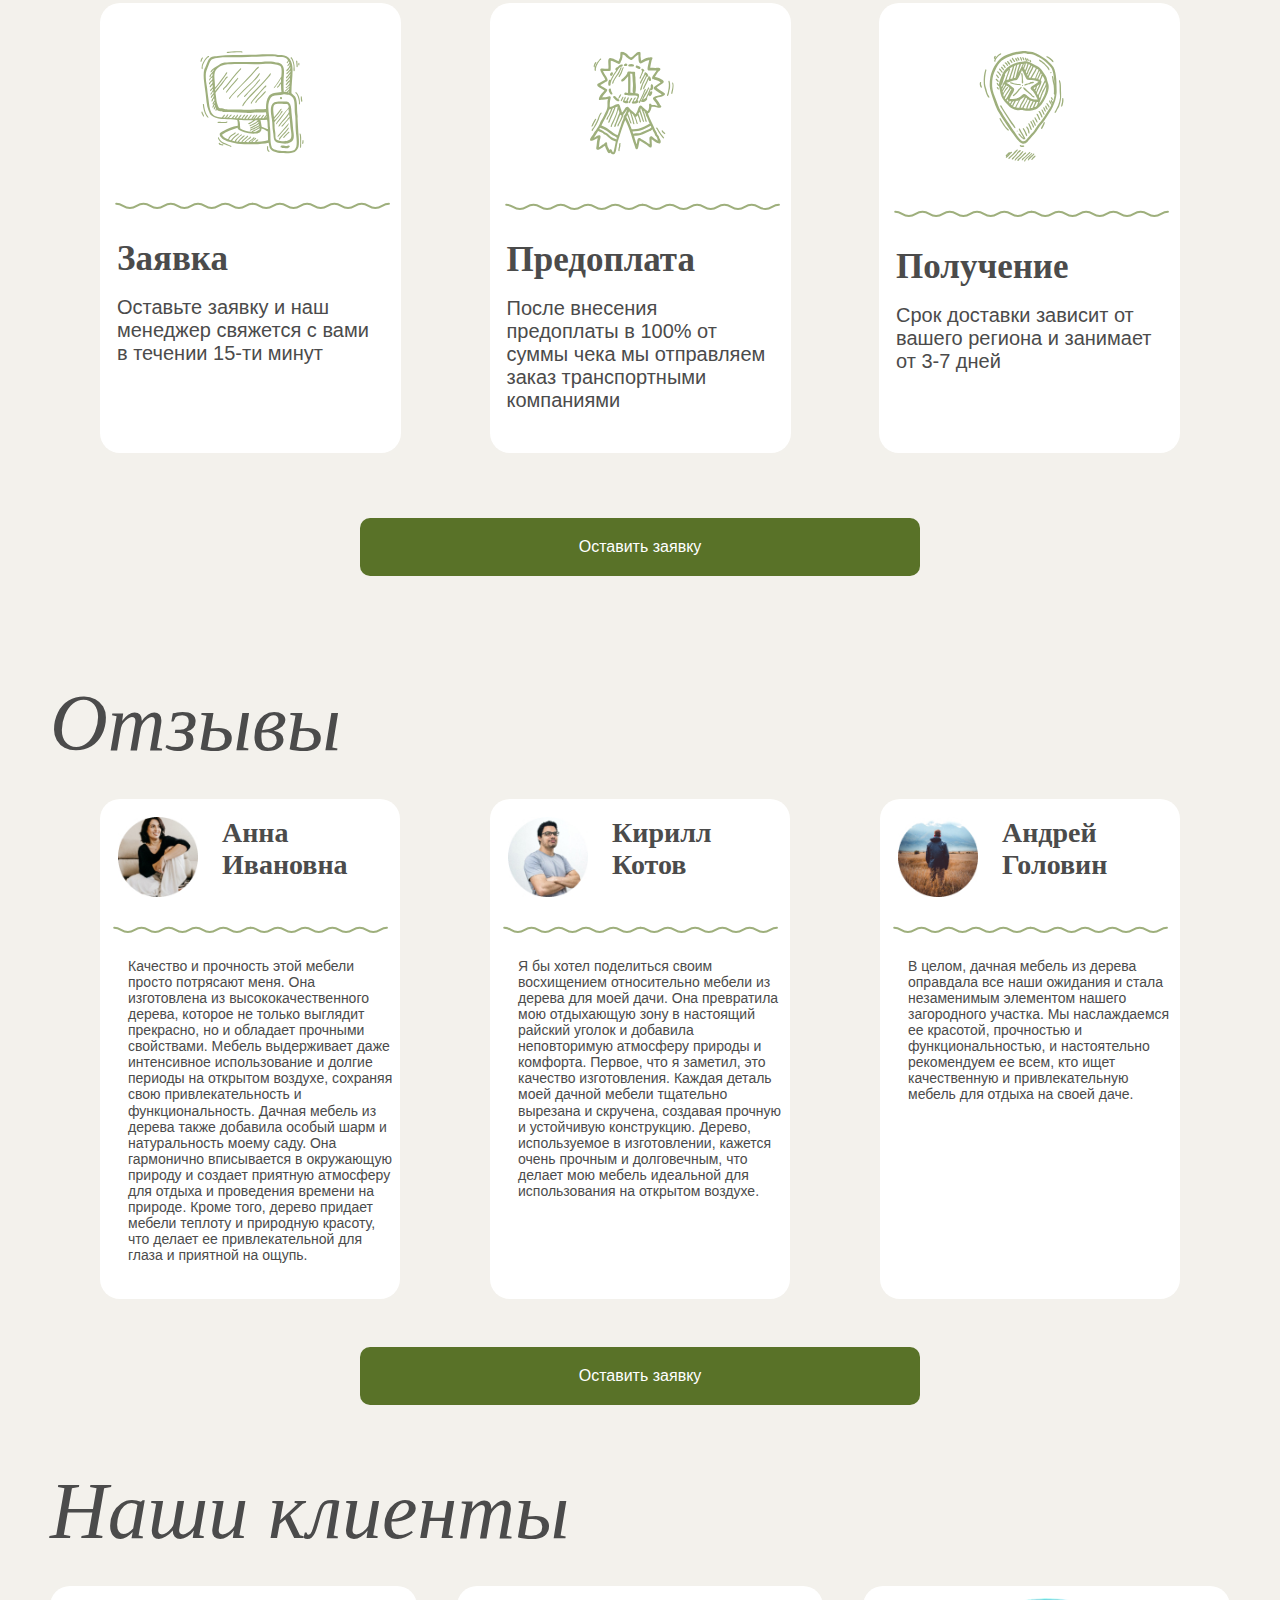
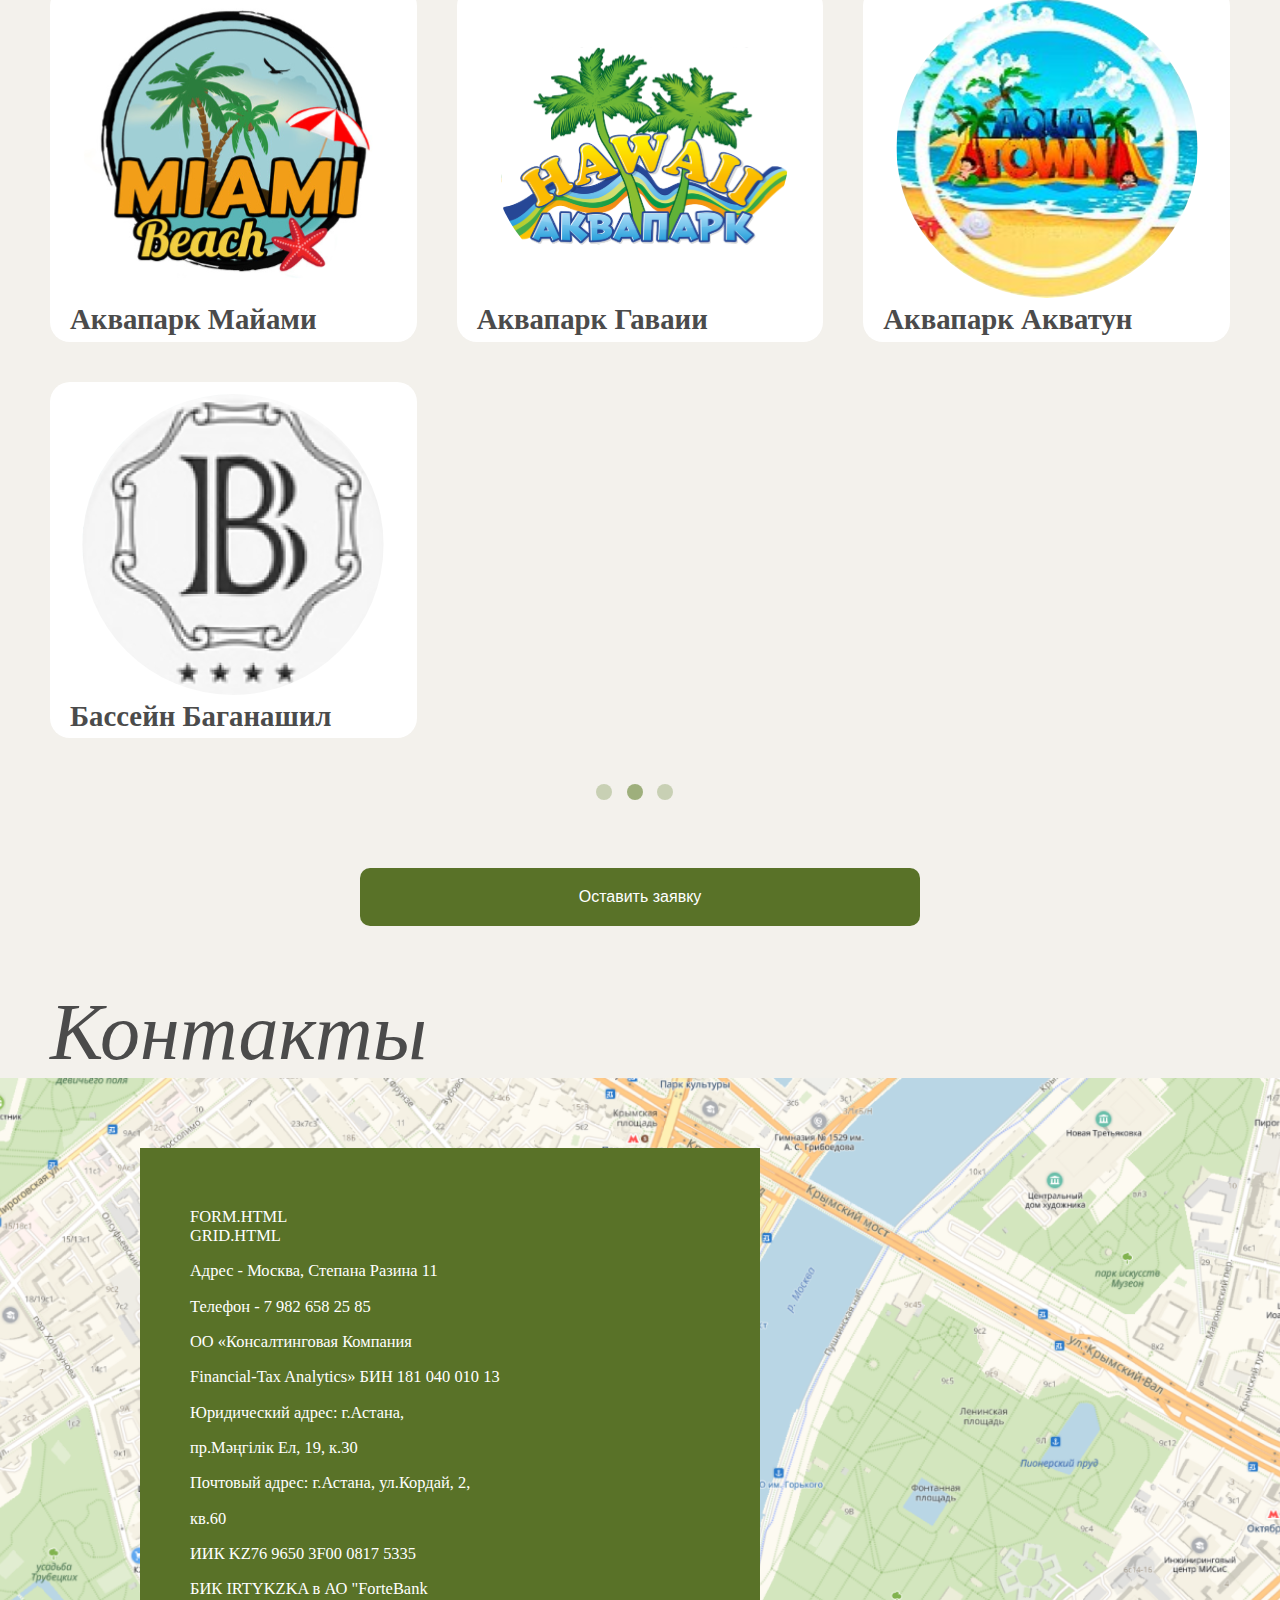
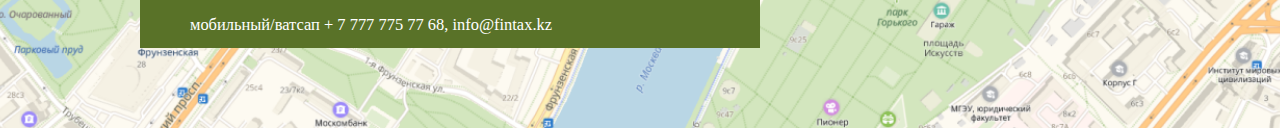
==== commit 532ee246: "commit" ====
--- a/index.html
+++ b/index.html
@@ -13,12 +13,15 @@
 
 <body>
     <header class="block wrapper">
+        <a class="skip-link" href="#main">
+            Перейти к контенту
+        </a>
         <div class="head_up">
             <p class="head_txt-adr">г.Алматы, ул. Абая д.68</p>
             <p class="head_txt-up">Звоните, Пн-Пт с 10:00-18:00</p>
             <a class="head_txt-ph" href="">+7 (900)900-10-10</a>
         </div>
-        <div class="flex">
+        <div class="flex">  
             <a class="head_logo" href=" ">
                 <picture>
                     <source srcset="./img/Logo_big.svg" media="(min-width:1400px)">
@@ -35,9 +38,12 @@
                 <button class="head_txt">Отзывы</button>
                 <button class="head_txt">Сотрудничество</button>
                 <div class="head_social">
-                    <a href="/form.html" class="head_btn-vs"><span class="sr-only">Instagram_link</span><img src="./img/instagram.svg" alt="instagram"></a>
-                    <a href="/form.html" class="head_btn-vs"><span class="sr-only">Telegram_link</span><img src="./img/telegram.svg" alt="telegram"></a>
-                    <a href="/form.html" class="head_btn-vs"><span class="sr-only">Whatsapp_link</span><img src="./img/whatsapp.svg" alt="whatsapp"></a>
+                    <a href="/form.html" class="head_btn-vs"><span class="sr-only">Instagram_link</span><img
+                            src="./img/instagram.svg" alt="instagram"></a>
+                    <a href="/form.html" class="head_btn-vs"><span class="sr-only">Telegram_link</span><img
+                            src="./img/telegram.svg" alt="telegram"></a>
+                    <a href="/form.html" class="head_btn-vs"><span class="sr-only">Whatsapp_link</span><img
+                            src="./img/whatsapp.svg" alt="whatsapp"></a>
                 </div>
             </nav>
             <button class="head_btn"><img class="head_menu-btn" src="../img/menu.svg" alt="menu"></button>
@@ -172,7 +178,8 @@
                     <li class="cat_li">
                         <picture>
                             <source srcset="/img/cat/komplectbig.jpg" media="(min-width:800px)">
-                            <img class="cat_img" src="/img/cat/complect.jpg" alt="outdoor_furniture_set_with_fabric_upholstery">
+                            <img class="cat_img" src="/img/cat/complect.jpg"
+                                alt="outdoor_furniture_set_with_fabric_upholstery">
                         </picture>
                         <p>Комплект уличной мебели</p>
                     </li>
--- a/CSS/style.css
+++ b/CSS/style.css
@@ -78,11 +78,24 @@
 * {
   box-sizing: border-box;
 }
+
 header {
   background-color: #00000015;
 }
+
 ::selection {
   background-color: #597228;
+}
+
+.skip-link {
+  display: block;
+  position: absolute;
+  top: 0;
+  left: 50%;
+  padding: 10px 15px;
+  color: #18191c;
+  background: #10F3AF;
+  transform: translateY(-100%);
 }
 
 :root {
@@ -165,7 +178,7 @@
 }
 
 .head_menu {
-  
+
   padding-left: 10rem;
   width: 100%;
   height: 100%;
